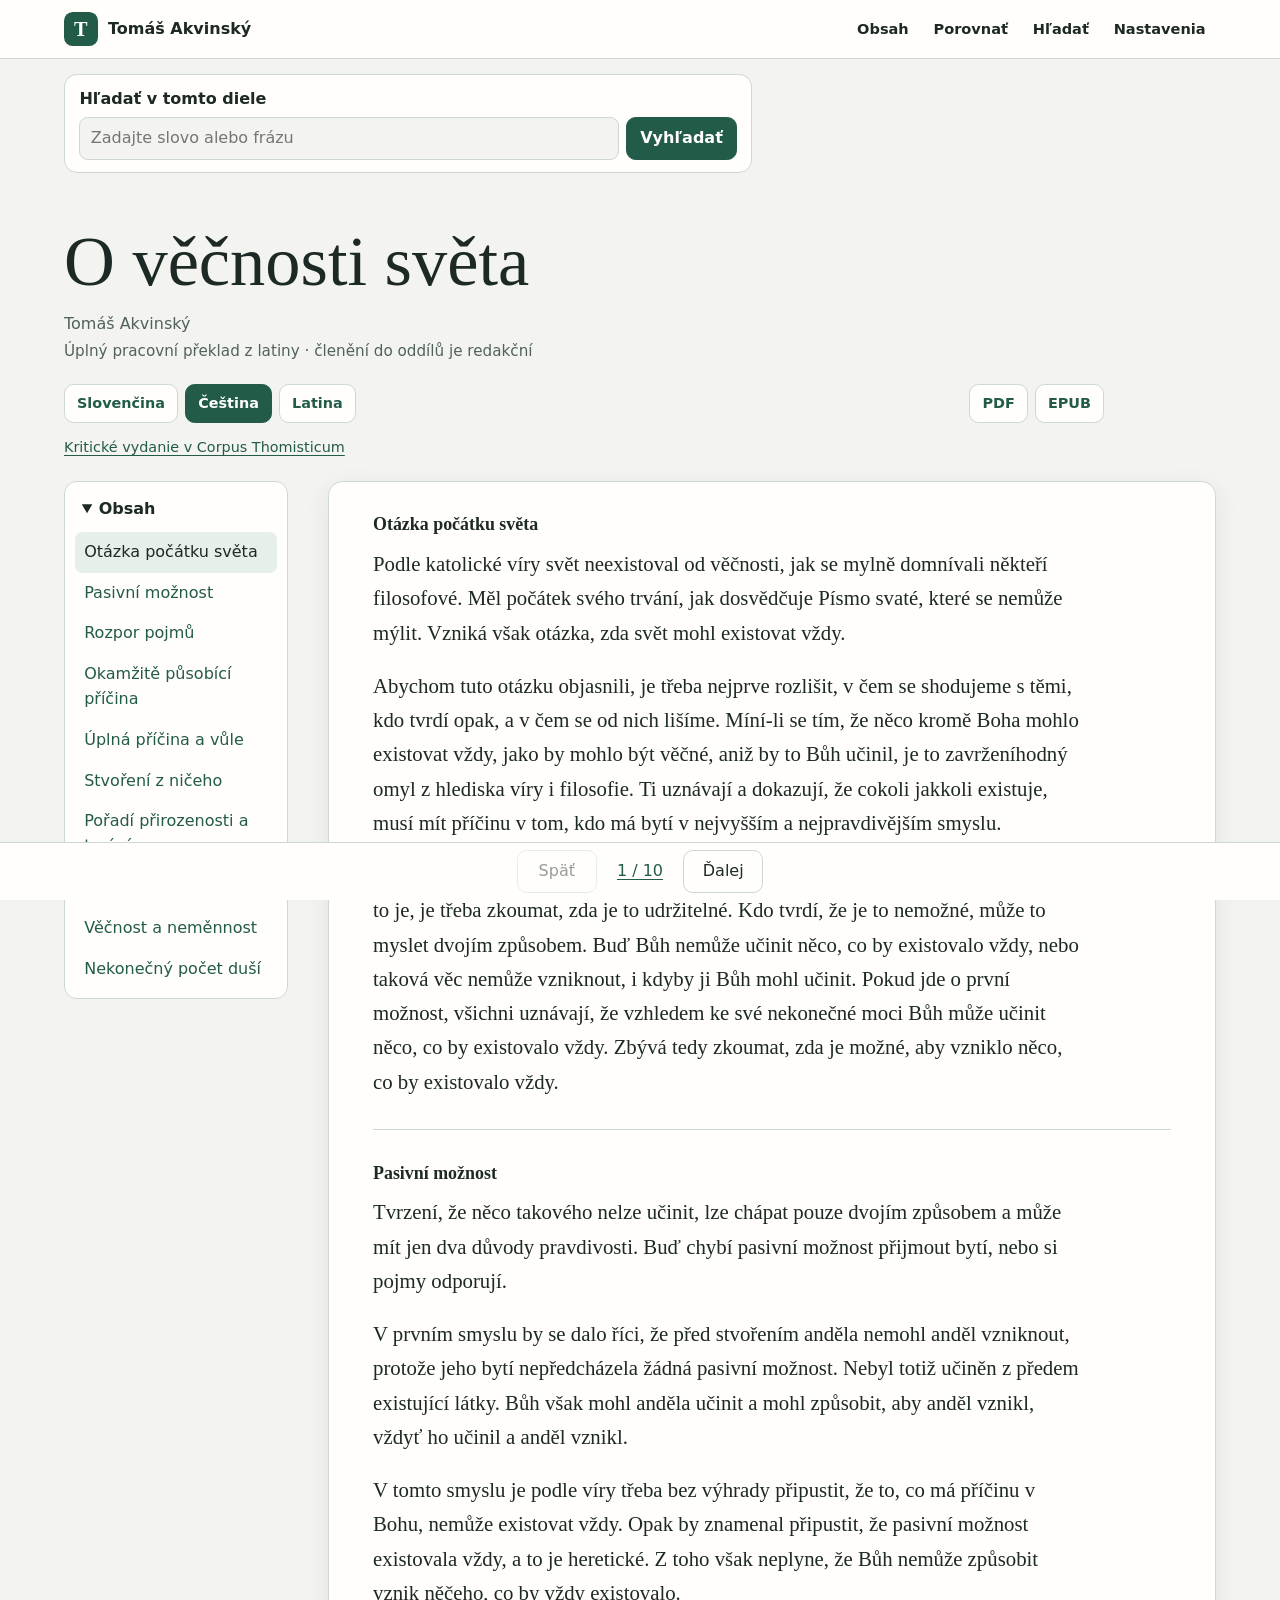
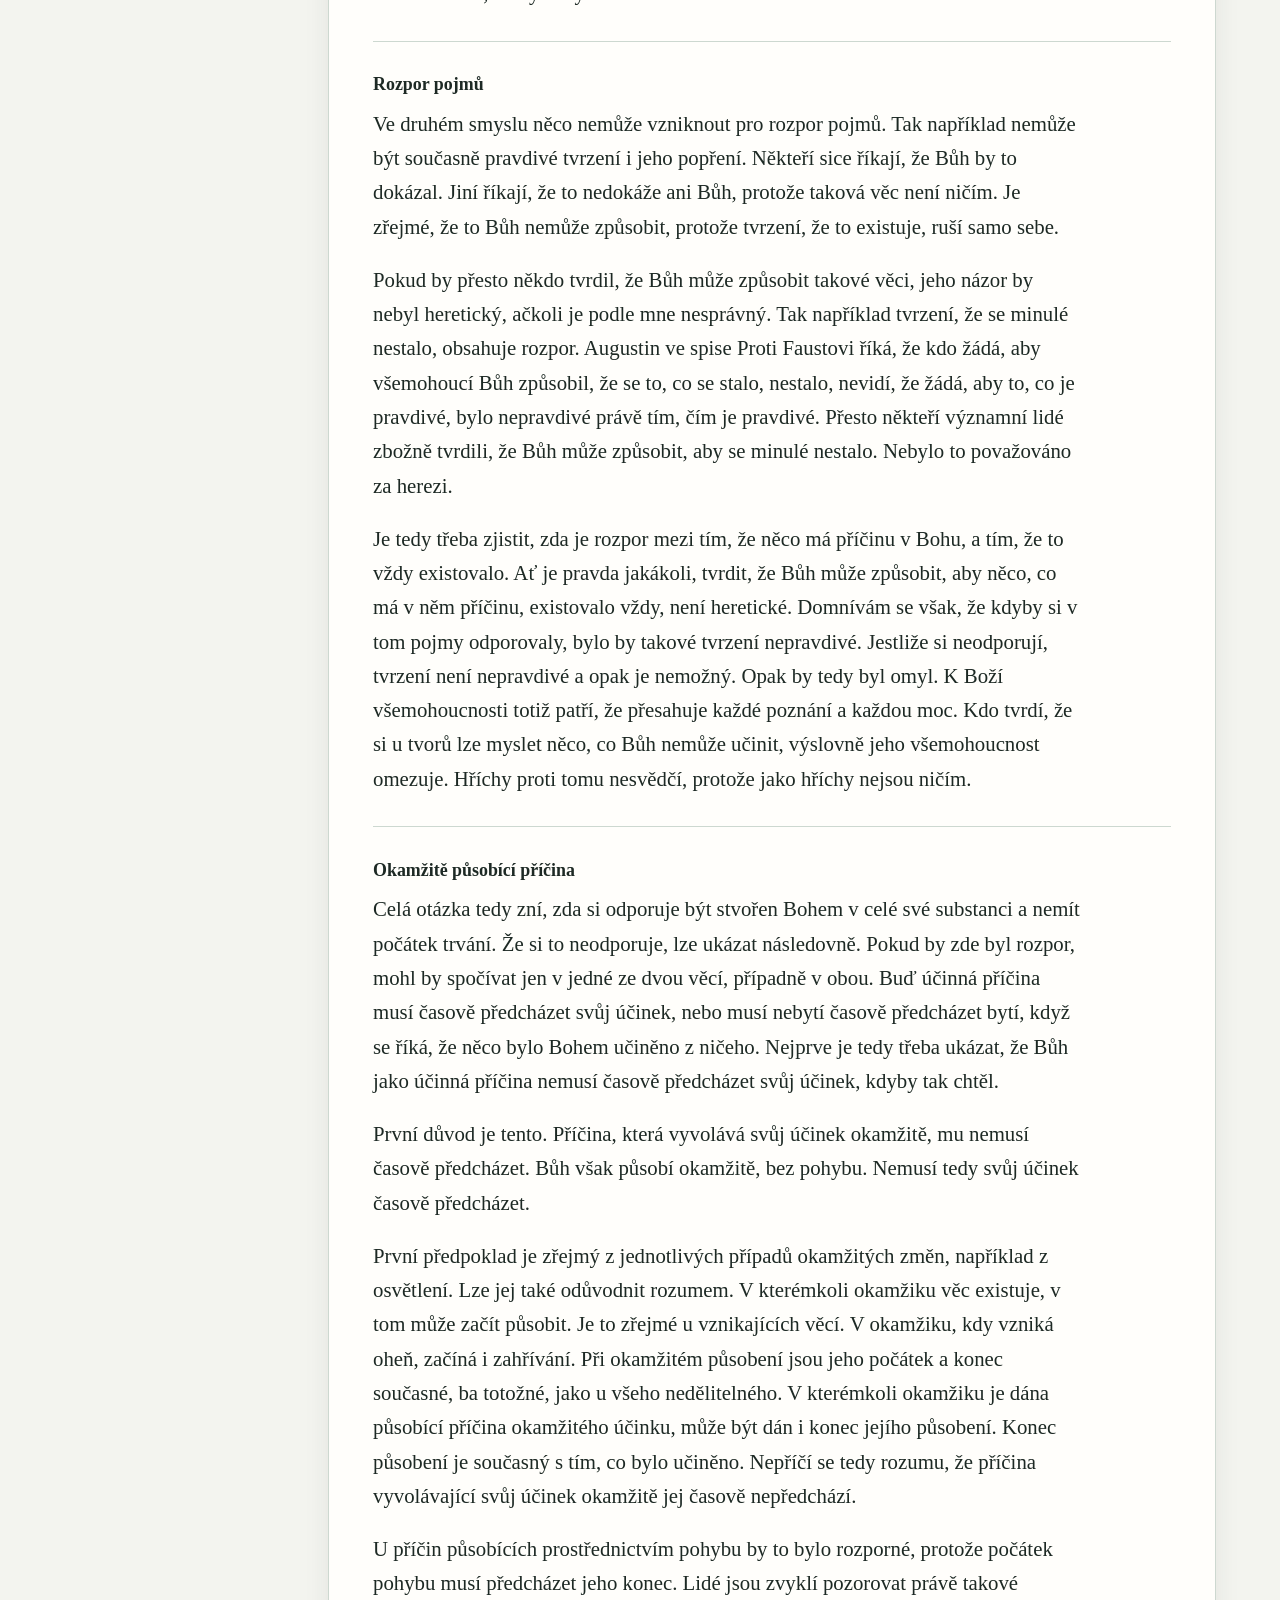
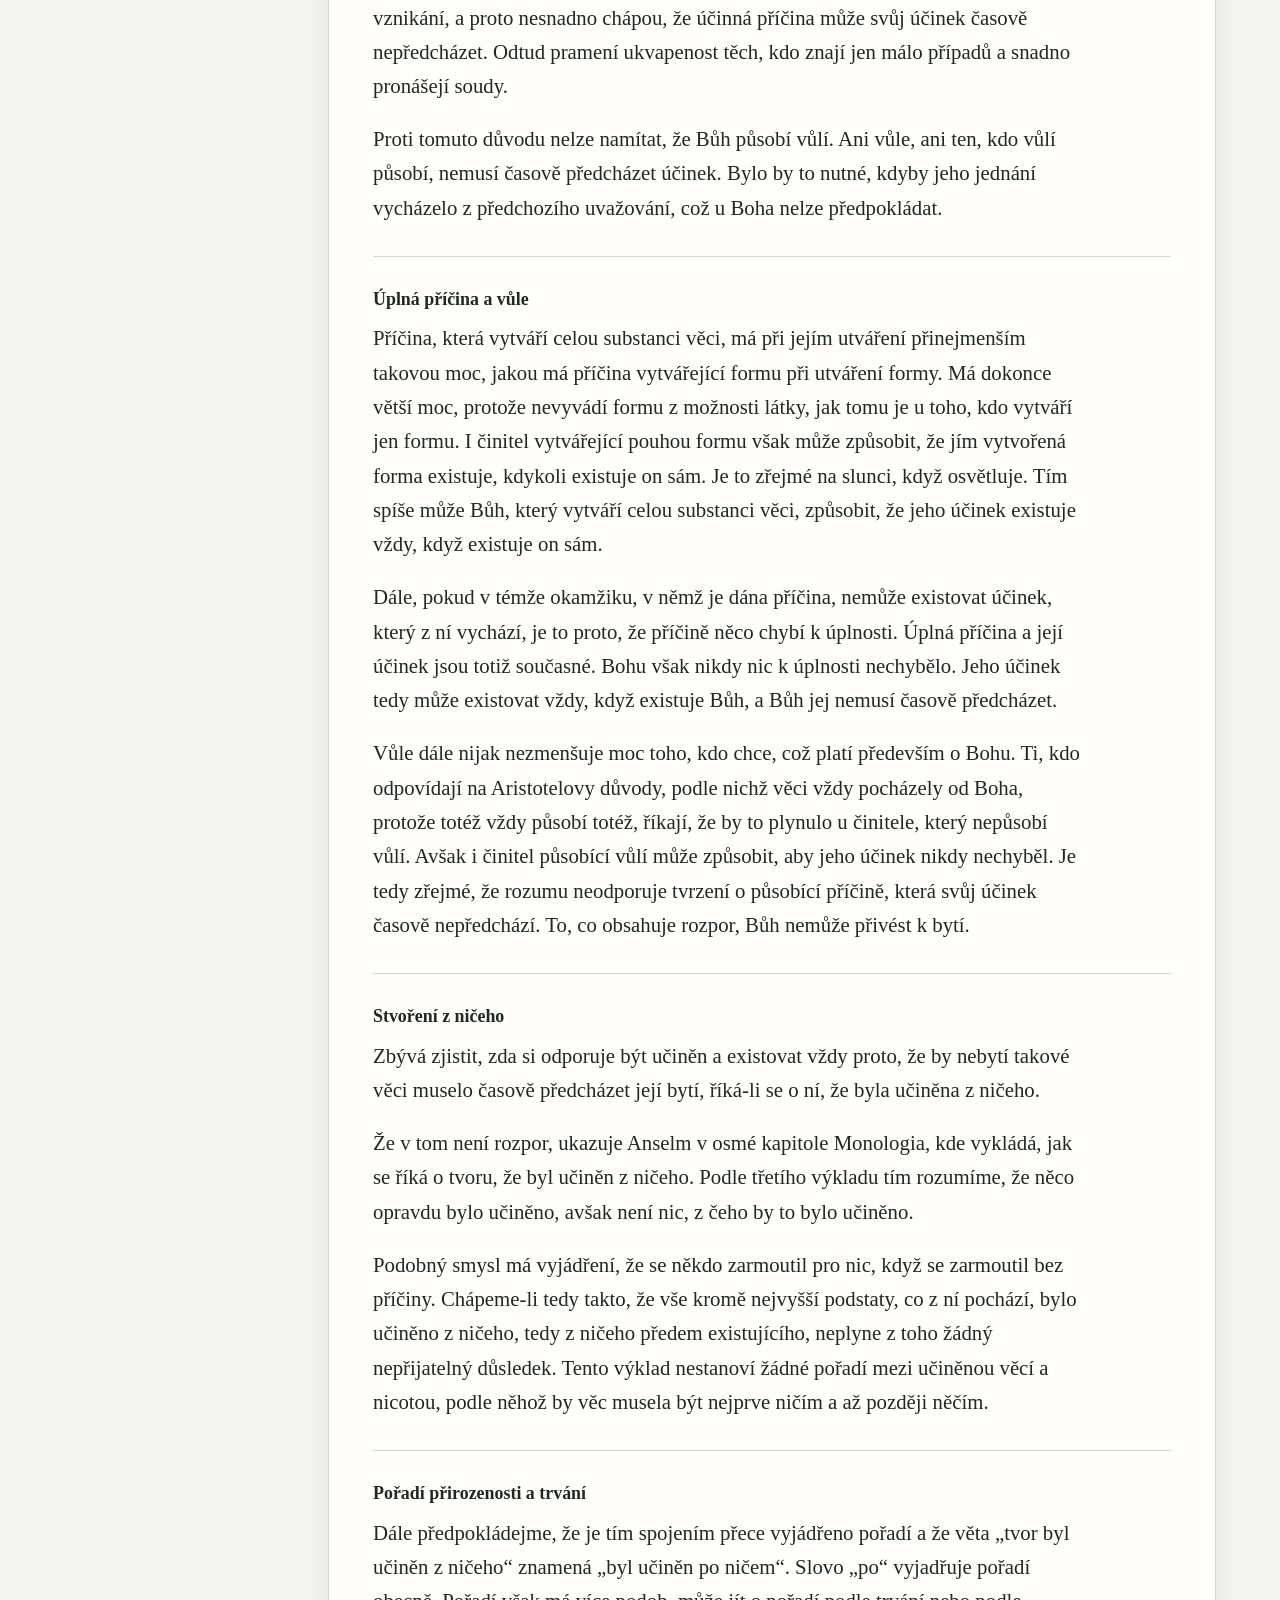
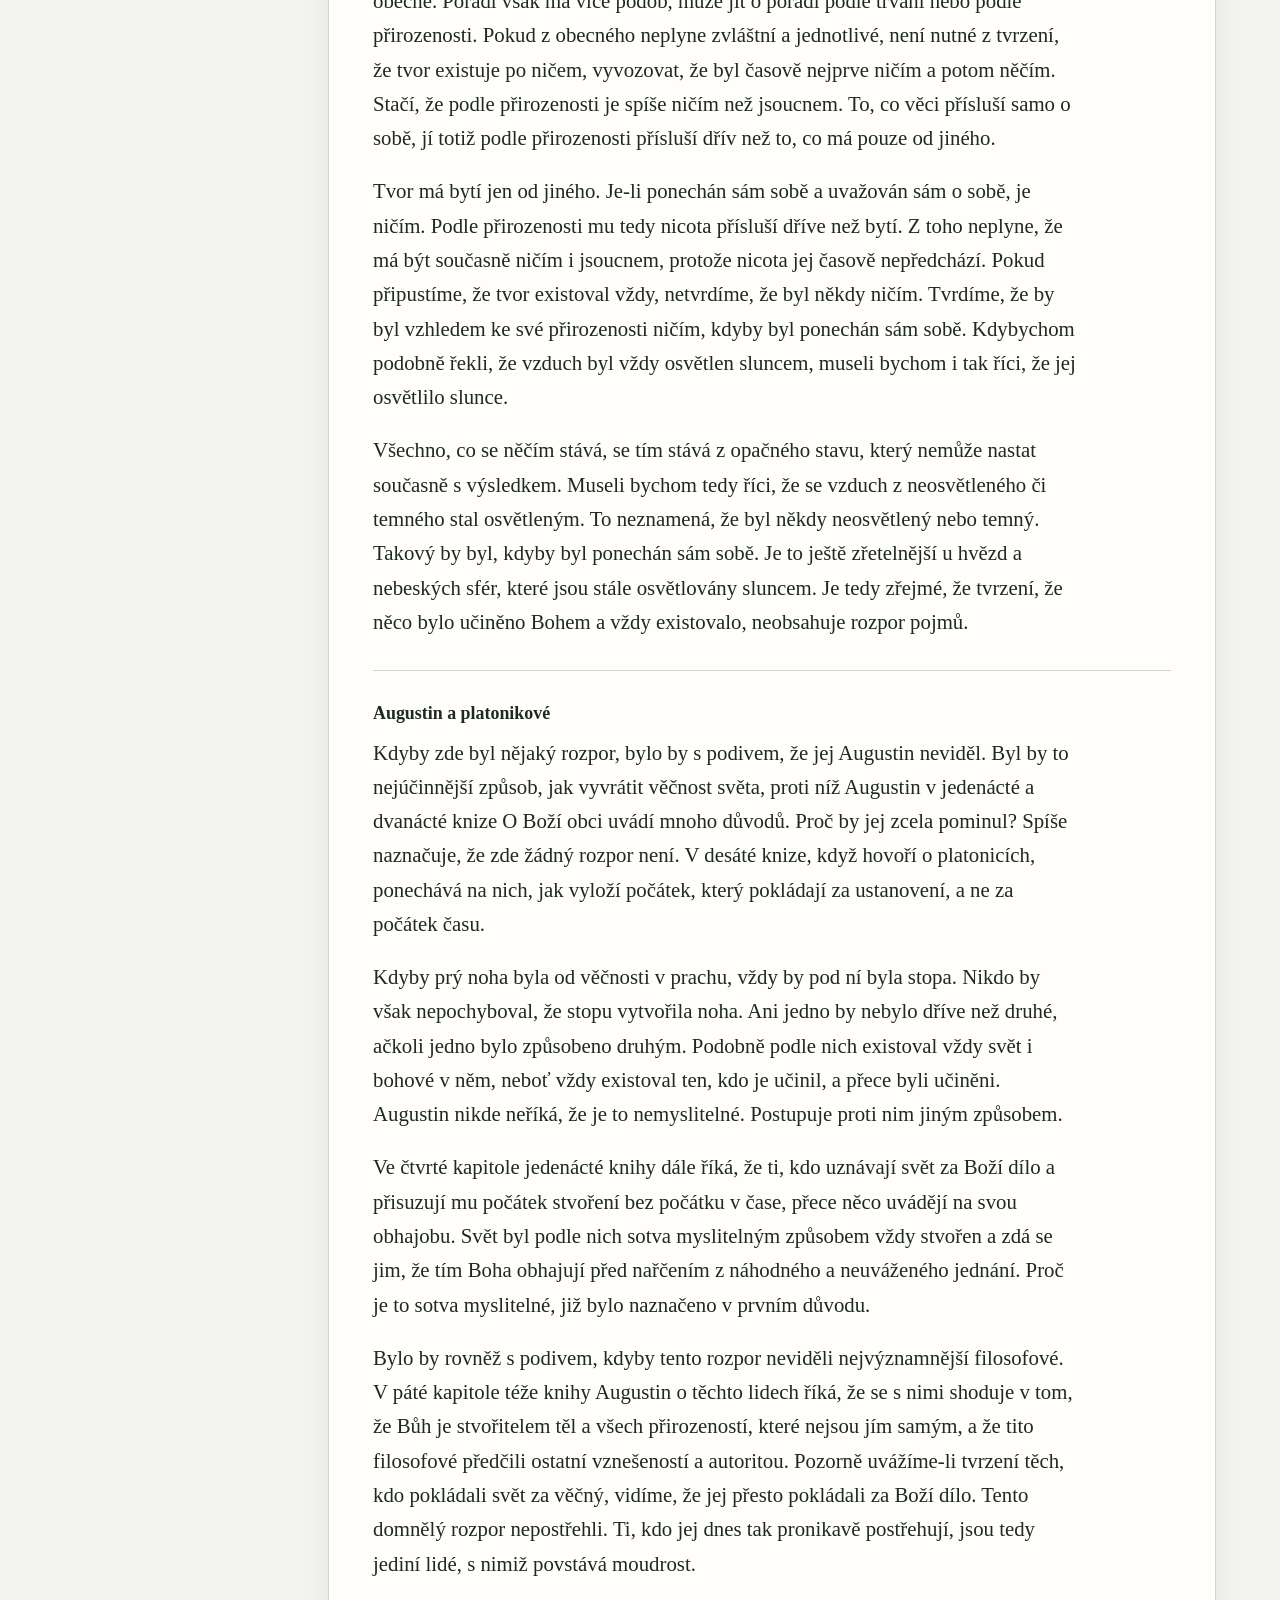
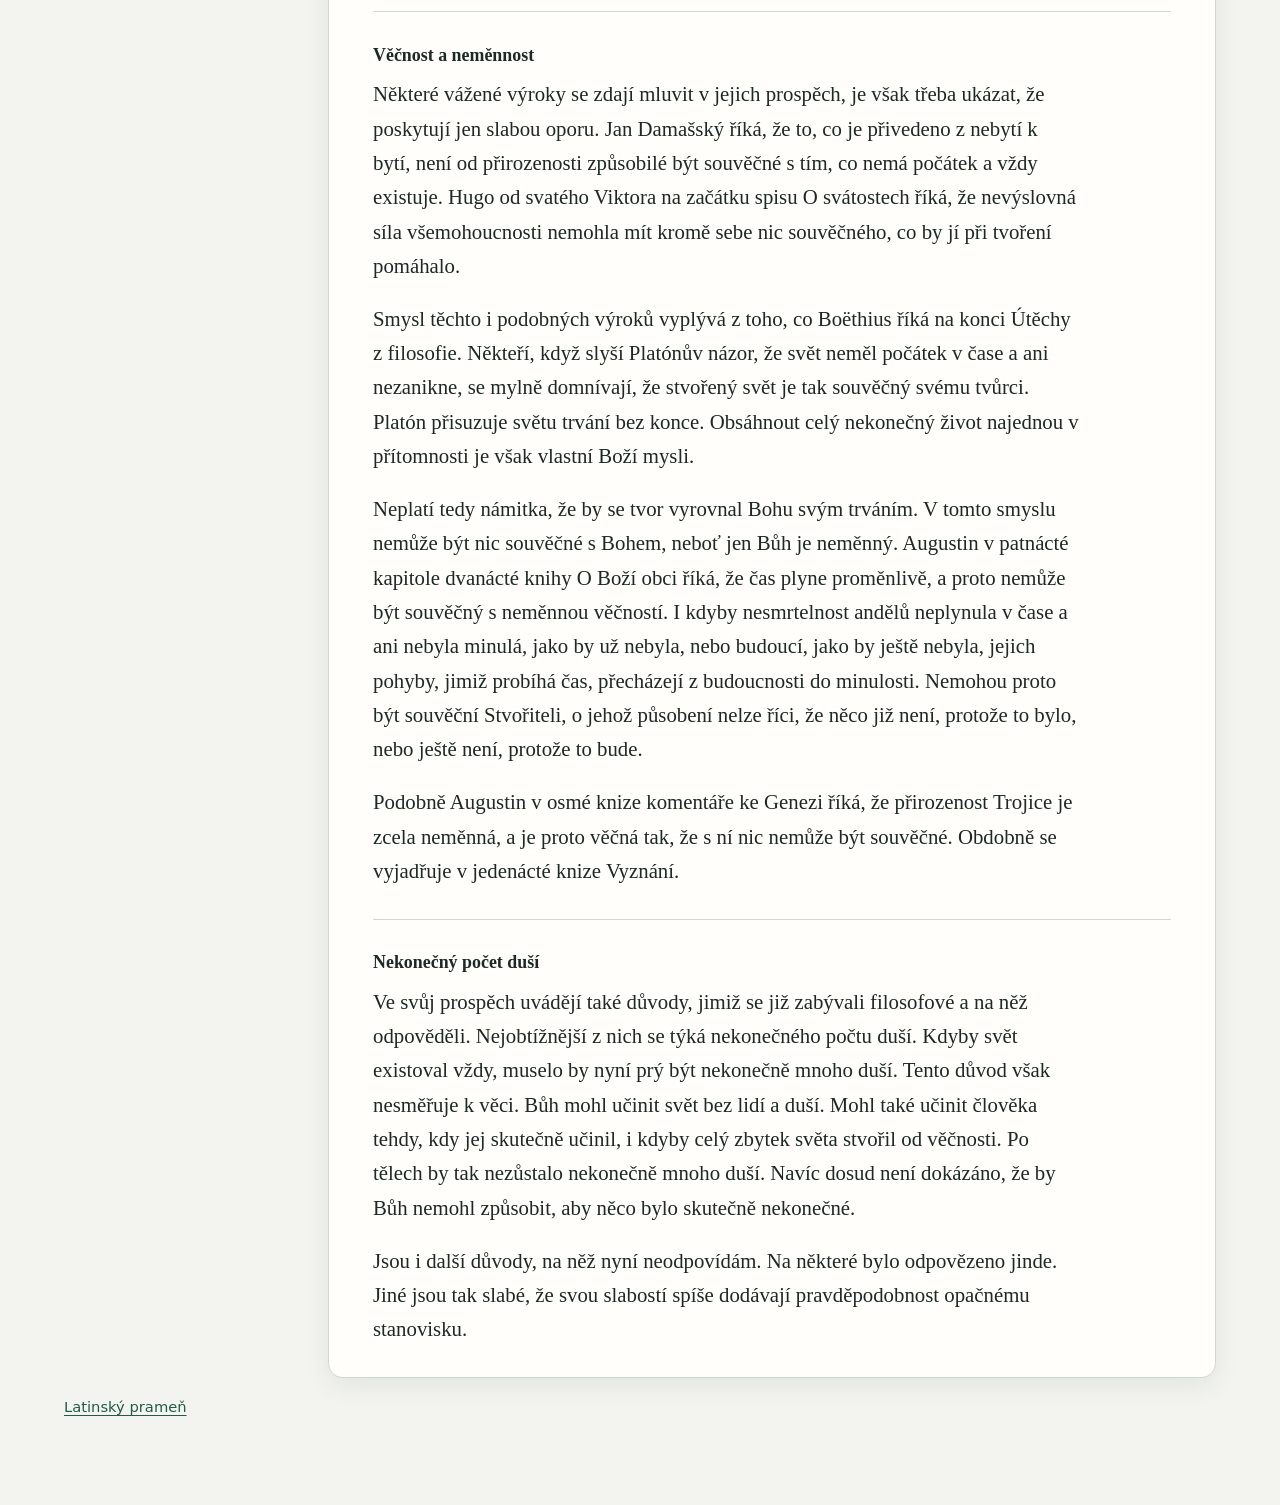
==== docs/de-aeternitate-mundi-cs.html @ 2651d0b0 "Pridaj knižnicu Tomáša Akvinského" ====
<!doctype html>
<html lang="sk" data-work="de-aeternitate-mundi" data-language="cs" data-standalone="false">
<head>
  <meta charset="utf-8">
  <meta name="viewport" content="width=device-width, initial-scale=1">
  <title>O věčnosti světa · Tomáš Akvinský</title>
  <link rel="stylesheet" href="style.css">
</head>
<body>
  <a class="skip" href="#zaciatok">Preskočiť na obsah stránky</a>
  <header class="masthead">
    <div class="topbar">
      <a class="brand" href="index.html" aria-label="Tomáš Akvinský"><span aria-hidden="true" class="brand-mark">T</span><span>Tomáš Akvinský</span></a>
      <nav aria-label="Nástroje knižnice">

      <a href="#obsah" class="contents-link">Obsah</a>
      <button type="button" data-open="porovnanie" hidden>Porovnať</button>

        <button type="button" id="show-search" hidden>Hľadať</button>
        <button type="button" data-open="nastavenia" hidden>Nastavenia</button>
      </nav>
    </div>
  </header>
  <main id="zaciatok">


    <div class="search" data-search="de-aeternitate-mundi" hidden>
      <form role="search" id="search">
        <label for="query">Hľadať v tomto diele</label>
        <div class="search-line">
          <input id="query" type="search" name="q" placeholder="Zadajte slovo alebo frázu" required>
          <button class="primary" type="submit">Vyhľadať</button>
        </div>
      </form>
      <p id="search-status" role="status"></p>
      <ul id="search-results"></ul>
    </div>
    <header class="work-header">
      <h1 lang="cs">O věčnosti světa</h1>
      <p class="author" lang="cs">Tomáš Akvinský</p>
      <p class="edition" lang="cs">Úplný pracovní překlad z latiny · členění do oddílů je redakční</p>
      <div class="actions">
        <nav class="languages" aria-label="Jazyk textu"><a data-passages="p01 p02 p03 p04 p05 p06 p07 p08 p09 p10" data-code="sk" href="de-aeternitate-mundi-sk.html" data-title="O večnosti sveta" data-author="Tomáš Akvinský" data-edition="Úplný pracovný preklad z latinčiny · členenie na oddiely je redakčné">Slovenčina</a><a data-passages="p01 p02 p03 p04 p05 p06 p07 p08 p09 p10" data-code="cs" href="de-aeternitate-mundi-cs.html" data-title="O věčnosti světa" data-author="Tomáš Akvinský" data-edition="Úplný pracovní překlad z latiny · členění do oddílů je redakční" aria-current=page>Čeština</a><a data-passages="p01 p02 p03 p04 p05 p06 p07 p08 p09 p10" data-code="la" href="de-aeternitate-mundi-la.html" data-title="De aeternitate mundi" data-author="Thomas de Aquino" data-edition="Opera omnia, tomus XVI, Parmae 1864, pp. 318–320 · textus emendatus">Latina</a></nav>
        <div class="downloads" aria-label="Stiahnuť text"><a href="output/pdf/de-aeternitate-mundi-cs.pdf" data-download-lang="cs" download="de-aeternitate-mundi-cs.pdf">PDF</a><a href="output/epub/de-aeternitate-mundi-cs.epub" data-download-lang="cs" download="de-aeternitate-mundi-cs.epub">EPUB</a></div>
      </div>
      <p class="reference-edition"><a href="https://www.corpusthomisticum.org/ocm.html">Kritické vydanie v Corpus Thomisticum</a></p>
    </header>
    <div class="layout">
      <details id="obsah" class="contents" open>
        <summary>Obsah</summary>
        <nav aria-label="Obsah diela"><ol><li data-entry="p01"><a href="#p01">Otázka počátku světa</a></li><li data-entry="p02"><a href="#p02">Pasivní možnost</a></li><li data-entry="p03"><a href="#p03">Rozpor pojmů</a></li><li data-entry="p04"><a href="#p04">Okamžitě působící příčina</a></li><li data-entry="p05"><a href="#p05">Úplná příčina a vůle</a></li><li data-entry="p06"><a href="#p06">Stvoření z ničeho</a></li><li data-entry="p07"><a href="#p07">Pořadí přirozenosti a trvání</a></li><li data-entry="p08"><a href="#p08">Augustin a platonikové</a></li><li data-entry="p09"><a href="#p09">Věčnost a neměnnost</a></li><li data-entry="p10"><a href="#p10">Nekonečný počet duší</a></li></ol></nav>
      </details>
      <article id="reading" class="prose"><section id="p01"><h2 lang="cs">Otázka počátku světa</h2><div class="translations"><div class="translation" lang="sk" data-code="sk" data-heading="Otázka začiatku sveta" data-available="true" hidden><h3 class="translation-label" lang="sk">Slovenčina</h3><p>Podľa katolíckej viery svet nejestvoval od večnosti, ako sa mylne domnievali niektorí filozofi. Mal začiatok svojho trvania, ako dosvedčuje Sväté písmo, ktoré sa nemôže mýliť. Vzniká však otázka, či svet mohol jestvovať vždy.</p><p>Aby sme túto otázku objasnili, treba najprv rozlíšiť, v čom súhlasíme s tými, ktorí tvrdia opak, a v čom sa od nich líšime. Ak sa tým myslí, že čosi okrem Boha mohlo jestvovať vždy, akoby mohlo byť večné bez toho, aby to Boh učinil, je to pohoršujúci omyl z hľadiska viery aj z hľadiska filozofov. Tí uznávajú a dokazujú, že čokoľvek akokoľvek jestvuje, musí mať príčinu v tom, kto má bytie v najvyššom a najpravdivejšom zmysle.</p><p>Ak sa však tým myslí, že niečo jestvovalo vždy a predsa je Boh jeho príčinou vo všetkom, čím je, treba preskúmať, či je to udržateľné. Kto tvrdí, že je to nemožné, môže to myslieť dvojako. Buď Boh nemôže učiniť niečo, čo by jestvovalo vždy, alebo taká vec nemôže vzniknúť, aj keby ju Boh mohol učiniť. Pokiaľ ide o prvú otázku, všetci uznávajú, že vzhľadom na nekonečnosť svojej moci Boh môže učiniť niečo, čo by jestvovalo vždy. Zostáva teda skúmať, či je možné, aby vzniklo niečo, čo by jestvovalo vždy.</p></div><div class="translation" lang="cs" data-code="cs" data-heading="Otázka počátku světa" data-available="true"><h3 class="translation-label" lang="sk">Čeština</h3><p>Podle katolické víry svět neexistoval od věčnosti, jak se mylně domnívali někteří filosofové. Měl počátek svého trvání, jak dosvědčuje Písmo svaté, které se nemůže mýlit. Vzniká však otázka, zda svět mohl existovat vždy.</p><p>Abychom tuto otázku objasnili, je třeba nejprve rozlišit, v čem se shodujeme s těmi, kdo tvrdí opak, a v čem se od nich lišíme. Míní-li se tím, že něco kromě Boha mohlo existovat vždy, jako by mohlo být věčné, aniž by to Bůh učinil, je to zavrženíhodný omyl z hlediska víry i filosofie. Ti uznávají a dokazují, že cokoli jakkoli existuje, musí mít příčinu v tom, kdo má bytí v nejvyšším a nejpravdivějším smyslu.</p><p>Míní-li se však, že něco existovalo vždy a přesto je Bůh jeho příčinou ve všem, čím to je, je třeba zkoumat, zda je to udržitelné. Kdo tvrdí, že je to nemožné, může to myslet dvojím způsobem. Buď Bůh nemůže učinit něco, co by existovalo vždy, nebo taková věc nemůže vzniknout, i kdyby ji Bůh mohl učinit. Pokud jde o první možnost, všichni uznávají, že vzhledem ke své nekonečné moci Bůh může učinit něco, co by existovalo vždy. Zbývá tedy zkoumat, zda je možné, aby vzniklo něco, co by existovalo vždy.</p></div><div class="translation" lang="la" data-code="la" data-heading="Quaestio de principio mundi" data-available="true" hidden><h3 class="translation-label" lang="sk">Latina</h3><p>Supposito, secundum fidem catholicam, mundum ab aeterno non fuisse, sicut quidam philosophi errantes posuerunt, sed quod mundus durationis initium habuerit, sicut Scriptura sacra, quae falli non potest, testatur; dubitatio mota est, utrum potuerit semper fuisse.</p><p>Cujus dubitationis ut veritas explicetur, primo distinguendum est quid est in quo cum dicentibus contrarium convenimus, et quid est illud in quo ab eis differimus.</p><p>Si enim intelligatur quod aliquid praeter Deum potuerit semper fuisse, quasi possit esse aliquid aeternum praeter eum, ab eo non factum: error abominabilis est non solum in fide, sed etiam apud philosophos, qui confitentur et probant quod omne quod est quoquo modo, esse non possit nisi causatum ab eo qui maxime et verissime habet esse.</p><p>Si autem intelligatur aliquid semper fuisse, et tamen causatum a Deo secundum totum quod in eo est: videndum est utrum hoc possit stare. Si autem dicatur hoc impossibile; vel hoc dicetur quia Deus non potuit facere aliquid quod semper fuerit, aut quia non potuit fieri, etiam si Deus posset facere.</p><p>In prima autem parte omnes consentiunt: scilicet in hoc quod Deus potuit facere aliquid quod semper fuerit, considerando potentiam ipsius infinitam. Restat igitur videre, utrum possibile sit aliquid fieri quod semper fuerit.</p></div></div></section><section id="p02"><h2 lang="cs">Pasivní možnost</h2><div class="translations"><div class="translation" lang="sk" data-code="sk" data-heading="Pasívna možnosť" data-available="true" hidden><h3 class="translation-label" lang="sk">Slovenčina</h3><p>Tvrdenie, že sa to nedá učiniť, môže mať len dva významy a dva dôvody pravdivosti. Buď chýba pasívna možnosť prijať bytie, alebo ide o rozpor pojmov.</p><p>V prvom zmysle by sa dalo povedať, že pred stvorením anjela anjel nemohol vzniknúť, lebo jeho bytiu nepredchádzala nijaká pasívna možnosť. Nebol totiž učinený z už jestvujúcej látky. Boh ho však mohol učiniť a mohol spôsobiť, aby anjel vznikol, veď ho učinil a anjel vznikol.</p><p>V tomto zmysle treba podľa viery bez výhrady pripustiť, že to, čo má príčinu v Bohu, nemôže jestvovať vždy. Opak by znamenal pripustiť, že pasívna možnosť jestvovala vždy, a to je heretické. Z toho však nevyplýva, že Boh nemôže spôsobiť vznik niečoho, čo by vždy jestvovalo.</p></div><div class="translation" lang="cs" data-code="cs" data-heading="Pasivní možnost" data-available="true"><h3 class="translation-label" lang="sk">Čeština</h3><p>Tvrzení, že něco takového nelze učinit, lze chápat pouze dvojím způsobem a může mít jen dva důvody pravdivosti. Buď chybí pasivní možnost přijmout bytí, nebo si pojmy odporují.</p><p>V prvním smyslu by se dalo říci, že před stvořením anděla nemohl anděl vzniknout, protože jeho bytí nepředcházela žádná pasivní možnost. Nebyl totiž učiněn z předem existující látky. Bůh však mohl anděla učinit a mohl způsobit, aby anděl vznikl, vždyť ho učinil a anděl vznikl.</p><p>V tomto smyslu je podle víry třeba bez výhrady připustit, že to, co má příčinu v Bohu, nemůže existovat vždy. Opak by znamenal připustit, že pasivní možnost existovala vždy, a to je heretické. Z toho však neplyne, že Bůh nemůže způsobit vznik něčeho, co by vždy existovalo.</p></div><div class="translation" lang="la" data-code="la" data-heading="Potentia passiva" data-available="true" hidden><h3 class="translation-label" lang="sk">Latina</h3><p>Si autem dicatur quod hoc non potest fieri; hoc non potest intelligi nisi duobus modis, vel duas causas veritatis habere: scilicet vel propter remotionem potentiae passivae, vel propter repugnantiam intellectuum.</p><p>Primo modo posset dici quod, antequam angelus sit factus, non poterat angelus fieri, quia non praecessit ad ejus esse aliqua potentia passiva, cum non sit factus ex materia praejacenti; tamen Deus poterat facere angelum, et poterat facere ut angelus fieret, quia fecit, et factus est.</p><p>Sic ergo intelligendo, simpliciter concedendum est, secundum fidem, quod non potest causatum a Deo semper esse: quia hoc ponere esset ponere potentiam passivam semper fuisse: quod haereticum est.</p><p>Tamen ex hoc non sequitur quod Deus non possit facere ut fiat semper aliquod ens. Secundo modo dicitur per repugnantiam intellectuum aliquid non posse fieri, sicut non potest fieri ut affirmatio et negatio sint simul vera; quamvis Deus hoc possit facere, ut quidam dicunt.</p></div></div></section><section id="p03"><h2 lang="cs">Rozpor pojmů</h2><div class="translations"><div class="translation" lang="sk" data-code="sk" data-heading="Rozpor pojmov" data-available="true" hidden><h3 class="translation-label" lang="sk">Slovenčina</h3><p>V druhom zmysle sa hovorí, že niečo nemôže vzniknúť pre rozpor pojmov. Tak napríklad nemôžu byť zároveň pravdivé tvrdenie aj jeho popretie. Niektorí síce tvrdia, že Boh by to dokázal. Iní hovoria, že to nedokáže ani Boh, lebo také niečo nie je nič. Je zrejmé, že to nemôže spôsobiť, pretože tvrdenie, že to jestvuje, popiera samo seba.</p><p>Ak by predsa niekto tvrdil, že Boh môže také veci spôsobiť, jeho názor by nebol heretický, hoci je podľa mňa nesprávny. Napríklad tvrdenie, že minulé sa nestalo, v sebe zahŕňa rozpor. Augustín v spise Proti Faustovi hovorí, že kto žiada, aby všemohúci Boh spôsobil, že sa to, čo sa stalo, nestalo, nevidí, že žiada, aby to, čo je pravdivé, bolo nepravdivé práve tým, čím je pravdivé. A predsa niektorí významní ľudia zbožne tvrdili, že Boh môže spôsobiť, aby sa minulé nestalo. Nepokladalo sa to za herézu.</p><p>Treba teda zistiť, či je rozpor medzi tým, že niečo má príčinu v Bohu, a tým, že to vždy jestvovalo. Nech je pravda akákoľvek, tvrdiť, že Boh môže spôsobiť, aby niečo, čo má v ňom príčinu, jestvovalo vždy, nie je heretické. Myslím si však, že ak by v tom bol rozpor, tvrdenie by bolo nepravdivé. Ak tam rozpor nie je, tvrdenie nie je nepravdivé a opak je nemožný. Tvrdil by omyl ten, kto by tvrdil opak. K Božej všemohúcnosti totiž patrí, že presahuje každé chápanie a každú moc. Kto tvrdí, že si pri tvoroch možno myslieť niečo, čo Boh nemôže učiniť, výslovne zmenšuje jeho všemohúcnosť. Hriechy tu nie sú protiargumentom, lebo ako hriechy nie sú ničím.</p></div><div class="translation" lang="cs" data-code="cs" data-heading="Rozpor pojmů" data-available="true"><h3 class="translation-label" lang="sk">Čeština</h3><p>Ve druhém smyslu něco nemůže vzniknout pro rozpor pojmů. Tak například nemůže být současně pravdivé tvrzení i jeho popření. Někteří sice říkají, že Bůh by to dokázal. Jiní říkají, že to nedokáže ani Bůh, protože taková věc není ničím. Je zřejmé, že to Bůh nemůže způsobit, protože tvrzení, že to existuje, ruší samo sebe.</p><p>Pokud by přesto někdo tvrdil, že Bůh může způsobit takové věci, jeho názor by nebyl heretický, ačkoli je podle mne nesprávný. Tak například tvrzení, že se minulé nestalo, obsahuje rozpor. Augustin ve spise Proti Faustovi říká, že kdo žádá, aby všemohoucí Bůh způsobil, že se to, co se stalo, nestalo, nevidí, že žádá, aby to, co je pravdivé, bylo nepravdivé právě tím, čím je pravdivé. Přesto někteří významní lidé zbožně tvrdili, že Bůh může způsobit, aby se minulé nestalo. Nebylo to považováno za herezi.</p><p>Je tedy třeba zjistit, zda je rozpor mezi tím, že něco má příčinu v Bohu, a tím, že to vždy existovalo. Ať je pravda jakákoli, tvrdit, že Bůh může způsobit, aby něco, co má v něm příčinu, existovalo vždy, není heretické. Domnívám se však, že kdyby si v tom pojmy odporovaly, bylo by takové tvrzení nepravdivé. Jestliže si neodporují, tvrzení není nepravdivé a opak je nemožný. Opak by tedy byl omyl. K Boží všemohoucnosti totiž patří, že přesahuje každé poznání a každou moc. Kdo tvrdí, že si u tvorů lze myslet něco, co Bůh nemůže učinit, výslovně jeho všemohoucnost omezuje. Hříchy proti tomu nesvědčí, protože jako hříchy nejsou ničím.</p></div><div class="translation" lang="la" data-code="la" data-heading="Repugnantia intellectuum" data-available="true" hidden><h3 class="translation-label" lang="sk">Latina</h3><p>Quidam vero dicunt quod nec Deus potest hujusmodi facere, quia hoc nihil est. Tamen manifestum est quod non potest facere ut hoc fiat, quia positio qua ponitur esse, destruit se ipsam.</p><p>Si tamen ponatur quod Deus hujusmodi potest facere ut fiat; positio non est haeretica, quamvis, ut credo, sit falsa, sicut quod praeteritum non fuerit, includit in se contradictionem.</p><p>Unde Augustinus in libro contra Faustum: « Quisque ita dicit: Si omnipotens est Deus, faciat ut quae facta sunt, facta non fuerint; non videt hoc se dicere: Si omnipotens est, faciat ut ea quae vera sunt, eo ipso quod vera sunt, falsa sint. »</p><p>Et tamen quidam magni pie dixerunt Deum posse facere de praeterito quod non fuerit praeteritum; nec fuit reputatum haereticum. Videndum est ergo utrum in his duobus sit repugnantia intellectuum, quod aliquid sit causatum a Deo, et tamen semper fuerit. Et quidquid de hoc verum sit, non erit haereticum dicere: quia hoc potest fieri a Deo ut aliquid causatum a Deo semper fuerit.</p><p>Tamen credo quod si esset repugnantia intellectuum, esset falsum. Si autem non est repugnantia intellectuum, non solum non est falsum, sed etiam est impossibile aliter esse, et erroneum, si aliter dicatur. Cum enim ad omnipotentiam Dei pertineat ut omnem intellectum et virtutem excedat, expresse omnipotentiae derogat qui dicit aliquid posse intelligi in creaturis, quod a Deo fieri non possit. Nec est instantia de peccatis, quae in quantum hujusmodi, nihil sunt.</p></div></div></section><section id="p04"><h2 lang="cs">Okamžitě působící příčina</h2><div class="translations"><div class="translation" lang="sk" data-code="sk" data-heading="Okamžite pôsobiaca príčina" data-available="true" hidden><h3 class="translation-label" lang="sk">Slovenčina</h3><p>Celá otázka teda znie, či si navzájom odporuje byť stvorený Bohom v celej svojej substancii a nemať začiatok trvania. Ukážeme, že si to neodporuje. Ak by tu bol rozpor, mal by len jednu z dvoch príčin, prípadne obe. Buď účinná príčina musí svoj účinok časovo predchádzať, alebo nebytím treba časovo predísť bytiu, keď hovoríme o stvorení z ničoho. Najprv treba ukázať, že Boh ako účinná príčina by nemusel časovo predchádzať svoj účinok, keby tak chcel.</p><p>Prvý dôvod je tento. Príčina, ktorá vyvoláva svoj účinok okamžite, mu nemusí časovo predchádzať. Boh však pôsobí okamžite, bez pohybu. Nemusí teda svoj účinok časovo predchádzať.</p><p>Prvý predpoklad vidno na jednotlivých prípadoch okamžitých zmien, ako je osvetlenie. Možno ho dokázať aj rozumom. V ktoromkoľvek okamihu vec jestvuje, v tom môže začať aj pôsobiť. Je to zrejmé pri veciach, ktoré vznikajú. V okamihu, keď vznikne oheň, začína sa aj zohrievanie. Pri okamžitom pôsobení sú jeho začiatok a koniec súčasné, ba sú totožné, ako pri všetkom nedeliteľnom. V okamihu, v ktorom je pôsobiaca príčina okamžitého účinku, teda môže byť prítomný aj koniec jej pôsobenia. Koniec pôsobenia je súčasný s tým, čo bolo učinené. Preto si možno bez rozporu myslieť príčinu, ktorá účinkuje okamžite a svoj účinok časovo nepredchádza.</p><p>Pri príčinách, ktoré pôsobia prostredníctvom pohybu, by to bolo rozporné, lebo začiatok pohybu musí predchádzať jeho koniec. Ľudia sú zvyknutí pozorovať práve takéto vznikanie, preto ťažko chápu, že príčina môže na účinok pôsobiť bez časového predstihu. Odtiaľ pochádza unáhlenosť tých, ktorí poznajú len málo prípadov a pritom s istotou vyslovujú závery.</p><p>Proti tomu nemožno namietať, že Boh pôsobí vôľou. Ani vôľa, ani ten, kto vôľou pôsobí, nemusia časovo predchádzať účinok. Bolo by to potrebné, ak by konal po rozvažovaní, čo je pri Bohu nemysliteľné.</p></div><div class="translation" lang="cs" data-code="cs" data-heading="Okamžitě působící příčina" data-available="true"><h3 class="translation-label" lang="sk">Čeština</h3><p>Celá otázka tedy zní, zda si odporuje být stvořen Bohem v celé své substanci a nemít počátek trvání. Že si to neodporuje, lze ukázat následovně. Pokud by zde byl rozpor, mohl by spočívat jen v jedné ze dvou věcí, případně v obou. Buď účinná příčina musí časově předcházet svůj účinek, nebo musí nebytí časově předcházet bytí, když se říká, že něco bylo Bohem učiněno z ničeho. Nejprve je tedy třeba ukázat, že Bůh jako účinná příčina nemusí časově předcházet svůj účinek, kdyby tak chtěl.</p><p>První důvod je tento. Příčina, která vyvolává svůj účinek okamžitě, mu nemusí časově předcházet. Bůh však působí okamžitě, bez pohybu. Nemusí tedy svůj účinek časově předcházet.</p><p>První předpoklad je zřejmý z jednotlivých případů okamžitých změn, například z osvětlení. Lze jej také odůvodnit rozumem. V kterémkoli okamžiku věc existuje, v tom může začít působit. Je to zřejmé u vznikajících věcí. V okamžiku, kdy vzniká oheň, začíná i zahřívání. Při okamžitém působení jsou jeho počátek a konec současné, ba totožné, jako u všeho nedělitelného. V kterémkoli okamžiku je dána působící příčina okamžitého účinku, může být dán i konec jejího působení. Konec působení je současný s tím, co bylo učiněno. Nepříčí se tedy rozumu, že příčina vyvolávající svůj účinek okamžitě jej časově nepředchází.</p><p>U příčin působících prostřednictvím pohybu by to bylo rozporné, protože počátek pohybu musí předcházet jeho konec. Lidé jsou zvyklí pozorovat právě takové vznikání, a proto nesnadno chápou, že účinná příčina může svůj účinek časově nepředcházet. Odtud pramení ukvapenost těch, kdo znají jen málo případů a snadno pronášejí soudy.</p><p>Proti tomuto důvodu nelze namítat, že Bůh působí vůlí. Ani vůle, ani ten, kdo vůlí působí, nemusí časově předcházet účinek. Bylo by to nutné, kdyby jeho jednání vycházelo z předchozího uvažování, což u Boha nelze předpokládat.</p></div><div class="translation" lang="la" data-code="la" data-heading="Causa subito agens" data-available="true" hidden><h3 class="translation-label" lang="sk">Latina</h3><p>In hoc ergo tota consistit quaestio, utrum esse creatum a Deo secundum totam substantiam, et non habere durationis principium, repugnent ad invicem, vel non. Quod autem non repugnent, sic ostenditur.</p><p>Si enim repugnant, hoc non est nisi propter alterum duorum, vel propter utrumque: aut quia oportet ut causa agens praecedat duratione; aut quia oportet quod non esse praecedat esse duratione, propter hoc dicitur creatum a Deo ex nihilo fieri. Primo ergo ostendendum quod non est necesse ut causa agens, scilicet Deus, praecedat duratione suum causatum, si ipse voluisset.</p><p>Primo sic. Nulla causa producens effectum suum subito, necessario praecedit effectum suum duratione. Sed Deus est causa producens effectum suum non per motum, sed subito. Ergo non est necessarium quod duratione praecedat effectum suum.</p><p>Primum patet per inductionem in omnibus mutationibus subitis, sicut est illuminatio et hujusmodi. Nihilominus potest probari per rationem sic. In quocumque instanti ponitur res esse, potest poni principium actionis ejus, ut patet in omnibus generabilibus: quia in illo instanti in quo incipit ignis, incipit esse calefactio.</p><p>Sed in operatione subita, simul, immo idem est principium et finis ejus, sicut in omnibus indivisibilibus. Ergo in quocumque instanti ponitur agens producens effectum suum subito, potest poni terminus actionis suae. Sed terminus actionis est simul cum ipso facto. Ergo non repugnat intellectui, si ponatur causa producens effectum suum subito non praecedere duratione causatum suum.</p><p>Repugnaret autem in causis producentibus effectus suos per motum: quia oportet quod principium motus praecedat finem ejus. Et quia homines consueti sunt considerare hujusmodi factiones quae sunt per motum; ideo non facile capiunt quod causa agens duratione effectum suum non praecedat. Et inde est quod multorum inexperti ad pauca respicientes enuntiant facile.</p><p>Nec potest huic rationi obviari, quia Deus est causa agens per voluntatem: quia non est necessarium quod voluntas praecedat duratione effectum suum, nec agens per voluntatem, nisi per hoc quod agit ex deliberatione; quod absit ut in Deo ponamus.</p></div></div></section><section id="p05"><h2 lang="cs">Úplná příčina a vůle</h2><div class="translations"><div class="translation" lang="sk" data-code="sk" data-heading="Úplná príčina a vôľa" data-available="true" hidden><h3 class="translation-label" lang="sk">Slovenčina</h3><p>Príčina, ktorá vytvára celú substanciu veci, má pri jej utváraní prinajmenšom takú moc, ako má príčina vytvárajúca iba formu pri utváraní formy. Má jej dokonca viac, pretože nevyníma formu z možnosti látky, ako ju vyníma ten, kto vytvára len formu. Aj činiteľ, ktorý vytvára len formu, môže pôsobiť tak, že ním vytvorená forma jestvuje zakaždým, keď jestvuje on sám. Je to zrejmé na slnku, ktoré osvetľuje. Tým skôr môže Boh, ktorý vytvára celú substanciu veci, spôsobiť, že jeho účinok jestvuje vždy, keď jestvuje on sám.</p><p>Ďalej, ak v tom istom okamihu, v ktorom jestvuje príčina, nemôže jestvovať účinok, ktorý z nej vychádza, je to preto, že príčine chýba niečo do úplnosti. Úplná príčina a jej účinok sú totiž súčasné. Bohu však nikdy nič do úplnosti nechýbalo. Jeho účinok teda môže jestvovať vždy, keď jestvuje Boh, a Boh ho nemusí časovo predchádzať.</p><p>Vôľa ďalej nijako nezmenšuje moc toho, kto chce, a to predovšetkým platí o Bohu. Tí, ktorí odpovedajú na Aristotelove dôvody, podľa ktorých veci vždy pochádzali od Boha, keďže to isté vždy pôsobí to isté, hovoria, že by to vyplývalo v prípade činiteľa, ktorý nekoná vôľou. Aj pri činiteľovi, ktorý koná vôľou, však môže byť účinok taký, že nikdy nechýba. Je teda zrejmé, že v tvrdení o príčine, ktorá účinok časovo nepredchádza, niet rozporu. To, čo obsahuje rozpor, Boh nemôže priviesť k bytiu.</p></div><div class="translation" lang="cs" data-code="cs" data-heading="Úplná příčina a vůle" data-available="true"><h3 class="translation-label" lang="sk">Čeština</h3><p>Příčina, která vytváří celou substanci věci, má při jejím utváření přinejmenším takovou moc, jakou má příčina vytvářející formu při utváření formy. Má dokonce větší moc, protože nevyvádí formu z možnosti látky, jak tomu je u toho, kdo vytváří jen formu. I činitel vytvářející pouhou formu však může způsobit, že jím vytvořená forma existuje, kdykoli existuje on sám. Je to zřejmé na slunci, když osvětluje. Tím spíše může Bůh, který vytváří celou substanci věci, způsobit, že jeho účinek existuje vždy, když existuje on sám.</p><p>Dále, pokud v témže okamžiku, v němž je dána příčina, nemůže existovat účinek, který z ní vychází, je to proto, že příčině něco chybí k úplnosti. Úplná příčina a její účinek jsou totiž současné. Bohu však nikdy nic k úplnosti nechybělo. Jeho účinek tedy může existovat vždy, když existuje Bůh, a Bůh jej nemusí časově předcházet.</p><p>Vůle dále nijak nezmenšuje moc toho, kdo chce, což platí především o Bohu. Ti, kdo odpovídají na Aristotelovy důvody, podle nichž věci vždy pocházely od Boha, protože totéž vždy působí totéž, říkají, že by to plynulo u činitele, který nepůsobí vůlí. Avšak i činitel působící vůlí může způsobit, aby jeho účinek nikdy nechyběl. Je tedy zřejmé, že rozumu neodporuje tvrzení o působící příčině, která svůj účinek časově nepředchází. To, co obsahuje rozpor, Bůh nemůže přivést k bytí.</p></div><div class="translation" lang="la" data-code="la" data-heading="Causa completa et voluntas" data-available="true" hidden><h3 class="translation-label" lang="sk">Latina</h3><p>Praeterea. Causa producens totam rei substantiam non minus potest in producendo totam substantiam, quam causa producens formam in productione formae: immo multo magis; quia non producit educendo de potentia materiae, sicut est in eo qui producit formam.</p><p>Sed aliquod agens quod producit solum formam, potest in hoc ut forma ab eo producta sit quandocumque ipsum est, ut patet in sole illuminante. Ergo multo fortius Deus, qui producit totam rei substantiam, potest facere ut causatum suum sit quandocumque ipse est.</p><p>Praeterea. Si aliqua sit causa, qua posita in aliquo instanti non possit poni effectus ejus ab ea procedens in eodem instanti, hoc non est, nisi quia illi causae deest aliquid de complemento: causa enim completa et causatum sunt simul. Sed Deo nunquam defuit aliquid de complemento. Ergo causatum ejus semper potest poni, eo posito; et ita non est necessarium quod duratione praecedat.</p><p>Praeterea. Voluntas volenti nihil minuit de virtute ejus, et praecipue in Deo. Sed omnes solventes ad rationes Aristotelis, quibus probatur res semper fuisse a Deo per hoc quod idem semper facit idem, dicunt quod hoc sequeretur, si non esset agens per voluntatem. Ergo et si ponatur agens per voluntatem, nihilominus sequitur quod potest facere ut causatum ab eo nunquam non sit.</p><p>Et ita patet quod non repugnat intellectui quod dicitur causa agens non praecedere effectum suum duratione; quia in illis quae repugnant intellectui Deus non potest facere ut illud sit.</p></div></div></section><section id="p06"><h2 lang="cs">Stvoření z ničeho</h2><div class="translations"><div class="translation" lang="sk" data-code="sk" data-heading="Stvorenie z ničoho" data-available="true" hidden><h3 class="translation-label" lang="sk">Slovenčina</h3><p>Zostáva zistiť, či si odporuje byť učinený a vždy jestvovať preto, že nebytie takej veci by muselo časovo predchádzať jej bytie, keď sa o nej hovorí, že bola učinená z ničoho.</p><p>Že tu niet rozporu, ukazuje Anzelm v ôsmej kapitole Monológia, kde vysvetľuje, ako sa o tvorovi hovorí, že bol učinený z ničoho. Podľa jeho tretieho výkladu tým rozumieme, že niečo naozaj bolo učinené, ale niet ničoho, z čoho by to bolo učinené.</p><p>Podobný význam má výrok, že sa niekto zarmútil pre nič, keď sa zarmútil bez príčiny. Ak teda takto chápeme, že všetko okrem najvyššej podstaty, čo od nej pochádza, bolo učinené z ničoho, čiže z ničoho už jestvujúceho, nevyplýva z toho nič neprijateľné. Tento výklad nestanovuje nijaké poradie medzi učinenou vecou a ničotou, podľa ktorého by vec najprv musela byť ničím a až potom niečím.</p></div><div class="translation" lang="cs" data-code="cs" data-heading="Stvoření z ničeho" data-available="true"><h3 class="translation-label" lang="sk">Čeština</h3><p>Zbývá zjistit, zda si odporuje být učiněn a existovat vždy proto, že by nebytí takové věci muselo časově předcházet její bytí, říká-li se o ní, že byla učiněna z ničeho.</p><p>Že v tom není rozpor, ukazuje Anselm v osmé kapitole Monologia, kde vykládá, jak se říká o tvoru, že byl učiněn z ničeho. Podle třetího výkladu tím rozumíme, že něco opravdu bylo učiněno, avšak není nic, z čeho by to bylo učiněno.</p><p>Podobný smysl má vyjádření, že se někdo zarmoutil pro nic, když se zarmoutil bez příčiny. Chápeme-li tedy takto, že vše kromě nejvyšší podstaty, co z ní pochází, bylo učiněno z ničeho, tedy z ničeho předem existujícího, neplyne z toho žádný nepřijatelný důsledek. Tento výklad nestanoví žádné pořadí mezi učiněnou věcí a nicotou, podle něhož by věc musela být nejprve ničím a až později něčím.</p></div><div class="translation" lang="la" data-code="la" data-heading="Creatio ex nihilo" data-available="true" hidden><h3 class="translation-label" lang="sk">Latina</h3><p>Nunc restat videre an repugnet intellectui aliquid factum nunquam non fuisse propter hoc quod necessarium sit non esse ejus esse duratione praecedere, propter hoc quod dicitur ex nihilo factum esse.</p><p>Sed quod hoc in nullo repugnet, ostenditur per dictum Anselmi in Monologio, cap. 8, exponentis quomodo creatura dicatur facta ex nihilo. &quot;Tertia&quot;, inquit, &quot; interpretatio, qua dicitur aliquid esse factum ex nihilo, est cum intelligimus esse quidem factum, sed non esse aliquid unde sit factum&quot;.</p><p>Per similem significationem dici videtur, cum tristatur sine causa, dicitur contristatus de nihilo. Secundum igitur hunc sensum, si intelligatur quod supra conclusum est, quia praeter summam essentiam cuncta quae sunt ab eadem, ex nihilo facta sunt, id est, non ex aliquo: nihil inconveniens sequetur.</p><p>Inde patet quod secundum hanc expositionem non ponitur aliquis ordo ejus quod factum est ad nihil, quasi oportuerit prius quod factum est, nihil fuisse, et postmodum aliquid esse.</p></div></div></section><section id="p07"><h2 lang="cs">Pořadí přirozenosti a trvání</h2><div class="translations"><div class="translation" lang="sk" data-code="sk" data-heading="Poradie prirodzenosti a trvania" data-available="true" hidden><h3 class="translation-label" lang="sk">Slovenčina</h3><p>Pripusťme ďalej, že v spojení je predsa vyjadrené poradie a veta „tvor bol učinený z ničoho“ znamená „bol učinený po ničom“. Slovo „po“ vyjadruje poradie všeobecne. Poradie je však rozličné. Môže ísť o poradie podľa trvania alebo podľa prirodzenosti. Ak zo všeobecného nevyplýva zvláštne a jednotlivé, netreba z výroku, že tvor jestvuje po ničom, vyvodiť, že v čase bol najprv ničím a až neskôr niečím. Stačí, že podľa prirodzenosti je skôr ničím než súcnom. To, čo veci patrí samo osebe, jej totiž podľa prirodzenosti patrí skôr než to, čo má iba od iného.</p><p>Tvor má svoje bytie iba od iného. Ak naň hľadíme sám osebe a ponecháme ho na seba, je ničím. Podľa prirodzenosti je mu teda ničota prv než bytie. Z toho nevyplýva, že je zároveň ničím aj súcnom, lebo ničota mu nepredchádza v čase. Ak pripustíme, že tvor jestvoval vždy, nehovoríme, že niekedy bol ničím. Hovoríme, že má takú prirodzenosť, že bez iného by bol ničím. Podobne, keby bol vzduch vždy osvetlený slnkom, predsa by sme museli povedať, že ho osvetlilo slnko.</p><p>Všetko, čo sa niečím stáva, sa tým stáva z opačného stavu, ktorý s výsledkom nie je súčasne možný. Museli by sme teda povedať, že vzduch sa stal svetlým z nesvetlého či tmavého. To neznamená, že niekedy skutočne bol nesvetlý alebo tmavý. Taký by bol, keby ho slnko ponechalo na seba. Výraznejšie to vidno na hviezdach a nebeských sférach, ktoré slnko neprestajne osvetľuje. Tvrdenie, že niečo bolo učinené Bohom a vždy jestvovalo, preto neobsahuje rozpor pojmov.</p></div><div class="translation" lang="cs" data-code="cs" data-heading="Pořadí přirozenosti a trvání" data-available="true"><h3 class="translation-label" lang="sk">Čeština</h3><p>Dále předpokládejme, že je tím spojením přece vyjádřeno pořadí a že věta „tvor byl učiněn z ničeho“ znamená „byl učiněn po ničem“. Slovo „po“ vyjadřuje pořadí obecně. Pořadí však má více podob, může jít o pořadí podle trvání nebo podle přirozenosti. Pokud z obecného neplyne zvláštní a jednotlivé, není nutné z tvrzení, že tvor existuje po ničem, vyvozovat, že byl časově nejprve ničím a potom něčím. Stačí, že podle přirozenosti je spíše ničím než jsoucnem. To, co věci přísluší samo o sobě, jí totiž podle přirozenosti přísluší dřív než to, co má pouze od jiného.</p><p>Tvor má bytí jen od jiného. Je-li ponechán sám sobě a uvažován sám o sobě, je ničím. Podle přirozenosti mu tedy nicota přísluší dříve než bytí. Z toho neplyne, že má být současně ničím i jsoucnem, protože nicota jej časově nepředchází. Pokud připustíme, že tvor existoval vždy, netvrdíme, že byl někdy ničím. Tvrdíme, že by byl vzhledem ke své přirozenosti ničím, kdyby byl ponechán sám sobě. Kdybychom podobně řekli, že vzduch byl vždy osvětlen sluncem, museli bychom i tak říci, že jej osvětlilo slunce.</p><p>Všechno, co se něčím stává, se tím stává z opačného stavu, který nemůže nastat současně s výsledkem. Museli bychom tedy říci, že se vzduch z neosvětleného či temného stal osvětleným. To neznamená, že byl někdy neosvětlený nebo temný. Takový by byl, kdyby byl ponechán sám sobě. Je to ještě zřetelnější u hvězd a nebeských sfér, které jsou stále osvětlovány sluncem. Je tedy zřejmé, že tvrzení, že něco bylo učiněno Bohem a vždy existovalo, neobsahuje rozpor pojmů.</p></div><div class="translation" lang="la" data-code="la" data-heading="Ordo naturae et durationis" data-available="true" hidden><h3 class="translation-label" lang="sk">Latina</h3><p>Praeterea, supponatur quod ordo ad nihil in propositione importatus remaneat affirmatus, ut sit sensus, creatura facta est ex nihilo, id est, facta est post nihil: haec dictio &quot;post&quot; ordinem importat absolute.</p><p>Sed ordo multiplex est: scilicet durationis et naturae. Si igitur ex communi et universali non sequitur proprium et particulare, non erit necessarium ut, propter hoc quod creatura esse post nihil dicitur, prius duratione fuerit nihil, et postea fuerit aliquid; sed sufficit, si prius natura sit nihil, quam ens; prius enim inest unicuique naturaliter quod convenit sibi in se, quam quod solum ex alio habet.</p><p>Esse autem non habet creatura nisi ab alio; sibi autem relicta in se considerata nihil est: unde prius naturaliter inest sibi nihil, quam esse. Nec oportet quod propter hoc sit simul nihil et ens, quia duratione non praecessit: non enim ponitur, si creatura semper fuit, ut in aliquo tempore nihil sit; sed ponitur quod natura ejus est talis, quod esset nihil, si sibi relinqueretur: ut si dicamus aerem semper fuisse illuminatum a sole, oportebit dicere quod aer est factus lucidus a sole.</p><p>Et quia omne quod fit, ex incontingenti fit, id est, ex eo quod non contingit simul esse cum eo quod dicitur fieri; oportebit dicere quod sit factus lucidus ex non lucido, vel tenebroso: non ita quod umquam fuerit non lucidus vel tenebrosus, sed quia esset talis, si sibi soli relinqueretur.</p><p>Et hoc expressius patet in stellis et orbibus qui semper illuminantur a sole. Sic ergo patet quod in hoc quod dicitur aliquid factum esse a Deo et nunquam non fuisse, non est intellectus aliqua repugnantia.</p></div></div></section><section id="p08"><h2 lang="cs">Augustin a platonikové</h2><div class="translations"><div class="translation" lang="sk" data-code="sk" data-heading="Augustín a platonici" data-available="true" hidden><h3 class="translation-label" lang="sk">Slovenčina</h3><p>Ak by v tom bol rozpor, je udivujúce, že ho Augustín nevidel. Bol by to najúčinnejší spôsob vyvrátenia večnosti sveta, proti ktorej uvádza mnohé dôvody v jedenástej a dvanástej knihe O Božej obci. Prečo by ho celkom vynechal? Skôr naznačuje, že tu rozpor nie je. V desiatej knihe, keď hovorí o platonikoch, necháva na nich, ako si vysvetlia začiatok, ktorý pokladajú za ustanovenie, a nie za začiatok času.</p><p>Keby bola, hovoria, noha od večnosti v prachu, vždy by pod ňou bola stopa. Nikto by však nepochyboval, že stopu urobila noha. Jedno by nebolo skôr než druhé, hoci jedno bolo spôsobené druhým. Podobne podľa nich svet i bohovia v ňom vždy jestvovali, lebo vždy jestvoval ten, kto ich učinil, a predsa boli učinení. Augustín nehovorí, že je to nemysliteľné. Proti nim postupuje inak.</p><p>V štvrtej kapitole jedenástej knihy ďalej hovorí, že tí, ktorí uznávajú svet za Božie dielo a pripisujú mu začiatok stvorenia bez začiatku v čase, predsa čosi hovoria na svoju obranu. Podľa nich bol svet spôsobom sotva pochopiteľným vždy stvorený a zdá sa im, že tým obraňujú Boha pred obvinením z náhodného a neuváženého konania. Prečo je to sotva pochopiteľné, bolo už naznačené v prvom dôvode.</p><p>Podivuhodné by aj bolo, keby tento rozpor nevideli najvýznamnejší filozofi. Augustín o nich v piatej kapitole tej istej knihy hovorí, že sa s nimi zhoduje v tom, že Boh je stvoriteľ tiel a všetkých prirodzeností, ktoré nie sú ním samým, a že títo filozofi prevýšili ostatných vznešenosťou aj autoritou. Keď pozorne uvážime výrok tých, ktorí pokladali svet za večný, vidíme, že ho zároveň pokladali za Božie dielo. Nijaký takýto rozpor nepostrehli. Tí, ktorí ho dnes tak prenikavo postrehujú, sú teda jediní ľudia, s ktorými sa rodí múdrosť.</p></div><div class="translation" lang="cs" data-code="cs" data-heading="Augustin a platonikové" data-available="true"><h3 class="translation-label" lang="sk">Čeština</h3><p>Kdyby zde byl nějaký rozpor, bylo by s podivem, že jej Augustin neviděl. Byl by to nejúčinnější způsob, jak vyvrátit věčnost světa, proti níž Augustin v jedenácté a dvanácté knize O Boží obci uvádí mnoho důvodů. Proč by jej zcela pominul? Spíše naznačuje, že zde žádný rozpor není. V desáté knize, když hovoří o platonicích, ponechává na nich, jak vyloží počátek, který pokládají za ustanovení, a ne za počátek času.</p><p>Kdyby prý noha byla od věčnosti v prachu, vždy by pod ní byla stopa. Nikdo by však nepochyboval, že stopu vytvořila noha. Ani jedno by nebylo dříve než druhé, ačkoli jedno bylo způsobeno druhým. Podobně podle nich existoval vždy svět i bohové v něm, neboť vždy existoval ten, kdo je učinil, a přece byli učiněni. Augustin nikde neříká, že je to nemyslitelné. Postupuje proti nim jiným způsobem.</p><p>Ve čtvrté kapitole jedenácté knihy dále říká, že ti, kdo uznávají svět za Boží dílo a přisuzují mu počátek stvoření bez počátku v čase, přece něco uvádějí na svou obhajobu. Svět byl podle nich sotva myslitelným způsobem vždy stvořen a zdá se jim, že tím Boha obhajují před nařčením z náhodného a neuváženého jednání. Proč je to sotva myslitelné, již bylo naznačeno v prvním důvodu.</p><p>Bylo by rovněž s podivem, kdyby tento rozpor neviděli nejvýznamnější filosofové. V páté kapitole téže knihy Augustin o těchto lidech říká, že se s nimi shoduje v tom, že Bůh je stvořitelem těl a všech přirozeností, které nejsou jím samým, a že tito filosofové předčili ostatní vznešeností a autoritou. Pozorně uvážíme-li tvrzení těch, kdo pokládali svět za věčný, vidíme, že jej přesto pokládali za Boží dílo. Tento domnělý rozpor nepostřehli. Ti, kdo jej dnes tak pronikavě postřehují, jsou tedy jediní lidé, s nimiž povstává moudrost.</p></div><div class="translation" lang="la" data-code="la" data-heading="Augustinus et Platonici" data-available="true" hidden><h3 class="translation-label" lang="sk">Latina</h3><p>Si enim esset aliqua repugnantia, mirum est quomodo Augustinus eam non vidit; quia haec efficacissima via esset ad improbandum aeternitatem mundi, cum tamen ipse multis rationibus impugnet aeternitatem mundi in 11 et 12 de Civ. Dei. Hanc autem unde omnino praetermittit?</p><p>Quinimmo innuere videtur quod non sit ibi repugnantia intellectuum: unde dicit 10 de Civ. Dei, cap. 31 de Platonicis loquens: &quot;Id quomodo intelligant, viderint non esse hoc videlicet temporis, sed substitutionis initium. Sicut enim, inquiunt, si pes semper ex aeternitate fuisset in pulvere, semper ei subesset vestigium, quod tamen vestigium ex calcante factum nemo dubitaret; nec alterum altero prius esset, quamvis alterum ab altero factum esset: sic, inquiunt, et mundus et dii in illo creati semper fuerunt, semper existente eo, qui fecit et tamen facti sunt».</p><p>Nec unquam dicit hoc non posse intelligi; sed alio modo procedit contra eos. Item dicit, 11 lib., 4 cap: &quot;Qui autem a Deo quidem factum mundum fatentur, non tamen eum temporis volunt habere, sed suae creationis initium, ut modo quodam vix intelligibili semper sit factus; dicunt quidem aliquid, unde sibi Deum videntur velut a fortuita temeritate defendere&quot;.</p><p>Causa autem quare vix est intelligibilis, tacta est prima ratione.</p><p>Mirum est etiam quomodo nobilissimi philosophorum hanc repugnantiam non viderunt. Dicit enim Augustinus in eodem lib., cap. 5, contra illos loquens de quibus in praecedenti auctoritate facta est mentio. &quot;Cum his enim agimus, qui etiam Deum corporum et omnium naturarum quae non sunt quod ipse creatorem nobiscum sentiunt&quot;; de quibus postea subdit: &quot;Isti Philosophi caeteros nobilitate atque auctoritate vicerunt ».</p><p>Et hoc etiam patet diligenter consideranti dictum eorum qui posuerunt mundum semper fuisse: quia nihilominus ponunt eum a Deo factum, nihil de hac repugnantia intellectuum sentientes. Ergo illi qui tam subtiliter eam percipiunt, soli sunt homines, et cum eis oritur sapientia.</p></div></div></section><section id="p09"><h2 lang="cs">Věčnost a neměnnost</h2><div class="translations"><div class="translation" lang="sk" data-code="sk" data-heading="Večnosť a nemennosť" data-available="true" hidden><h3 class="translation-label" lang="sk">Slovenčina</h3><p>Keďže niektoré vážené výroky zdanlivo hovoria v ich prospech, treba ukázať, že ich podpora je slabá. Ján Damaský hovorí, že čo je privedené z nebytia k bytiu, nie je svojou prirodzenosťou uspôsobené byť súvečné s tým, čo nemá začiatok a vždy jestvuje. Hugo od svätého Viktora na začiatku spisu O sviatostiach hovorí, že nevýslovná sila všemohúcnosti nemohla mať okrem seba niečo súvečné, čo by jej pri tvorení pomáhalo.</p><p>Ako týmto a podobným výrokom rozumieť, vysvetľuje Boëthius na konci Útechy z filozofie. Niektorí, keď počujú Platónovu mienku, že svet nemal začiatok v čase a ani nezanikne, sa mylne domnievajú, že stvorený svet je tak súvečný svojmu tvorcovi. Platón svetu pripisuje trvanie bez konca. Celý nekonečný život naraz v prítomnosti obsiahne iba Božia myseľ.</p><p>Z toho nevyplýva námietka, že by sa tvor trvaním vyrovnal Bohu. Čosi nemôže byť v tomto zmysle s Bohom súvečné, lebo iba Boh je nemenný. Augustín v pätnástej kapitole dvanástej knihy O Božej obci hovorí, že čas plynie premenlivo, a preto nemôže byť súvečný s nemennou večnosťou. Aj keď nesmrteľnosť anjelov neplynie v čase, ani nie je minulá, akoby už nejestvovala, ani budúca, akoby ešte nejestvovala, ich pohyby, ktorými prebieha čas, prechádzajú z budúcnosti do minulosti. Nemôžu byť teda súveční Stvoriteľovi, pri ktorom nemožno povedať, že niečo z jeho pôsobenia už nie je, lebo to bolo, alebo ešte nie je, lebo to bude.</p><p>Podobne Augustín v ôsmej knihe komentára ku Genezis hovorí, že prirodzenosť Trojice je celkom nemenná, a preto je večná tak, že s ňou nič nemôže byť súvečné. Obdobne sa vyjadruje v jedenástej knihe Vyznaní.</p></div><div class="translation" lang="cs" data-code="cs" data-heading="Věčnost a neměnnost" data-available="true"><h3 class="translation-label" lang="sk">Čeština</h3><p>Některé vážené výroky se zdají mluvit v jejich prospěch, je však třeba ukázat, že poskytují jen slabou oporu. Jan Damašský říká, že to, co je přivedeno z nebytí k bytí, není od přirozenosti způsobilé být souvěčné s tím, co nemá počátek a vždy existuje. Hugo od svatého Viktora na začátku spisu O svátostech říká, že nevýslovná síla všemohoucnosti nemohla mít kromě sebe nic souvěčného, co by jí při tvoření pomáhalo.</p><p>Smysl těchto i podobných výroků vyplývá z toho, co Boëthius říká na konci Útěchy z filosofie. Někteří, když slyší Platónův názor, že svět neměl počátek v čase a ani nezanikne, se mylně domnívají, že stvořený svět je tak souvěčný svému tvůrci. Platón přisuzuje světu trvání bez konce. Obsáhnout celý nekonečný život najednou v přítomnosti je však vlastní Boží mysli.</p><p>Neplatí tedy námitka, že by se tvor vyrovnal Bohu svým trváním. V tomto smyslu nemůže být nic souvěčné s Bohem, neboť jen Bůh je neměnný. Augustin v patnácté kapitole dvanácté knihy O Boží obci říká, že čas plyne proměnlivě, a proto nemůže být souvěčný s neměnnou věčností. I kdyby nesmrtelnost andělů neplynula v čase a ani nebyla minulá, jako by už nebyla, nebo budoucí, jako by ještě nebyla, jejich pohyby, jimiž probíhá čas, přecházejí z budoucnosti do minulosti. Nemohou proto být souvěční Stvořiteli, o jehož působení nelze říci, že něco již není, protože to bylo, nebo ještě není, protože to bude.</p><p>Podobně Augustin v osmé knize komentáře ke Genezi říká, že přirozenost Trojice je zcela neměnná, a je proto věčná tak, že s ní nic nemůže být souvěčné. Obdobně se vyjadřuje v jedenácté knize Vyznání.</p></div><div class="translation" lang="la" data-code="la" data-heading="Aeternitas et immutabilitas" data-available="true" hidden><h3 class="translation-label" lang="sk">Latina</h3><p>Sed quia quaedam auctoritates videntur pro eis facere, ideo ostendendum est quod praestant eis debile fundamentum.</p><p>Dicit enim Damascenus in lib. 1, cap. 8: &quot;Non aptum natum est quod ex non ente ad esse deducitur, coeternum esse ei quod sine principio est et semper est&quot;. Item Hugo de sancto Victore in principio lib. sui de Sacramentis dicit: &quot;ineffabilis omnipotentiae virtus non potuit aliquid praeter se habere coaeternum, quo in faciendo juvaretur&quot;.</p><p>Sed harum auctoritatum et similium intellectus per hoc patet quod Boetius dicit ult. de Consolatione: &quot; Non recte quidam, cum audiunt visum Platoni mundum hunc nec habuisse initium temporis, nec habiturum esse defectum, hoc modo conditori conditum mundum fieri coaeternum putant. Aliud enim est per interminabilem duci vitam, quod mundo Plato tribuit; aliud interminabilis vitae totam pariter complexam esse praesentiam, quod divinae mentis proprium esse manifestum est&quot;.</p><p>Unde patet quod etiam non sequitur quod quidam objiciunt, scilicet quod creatura aequaretur Deo in duratione; et quod per hunc modum dicatur, quod nullo modo potest esse aliquid coaeternum Deo, quia nihil scilicet potest esse immutabile nisi solus Deus; quod patet per hoc quod dicit Augustinus, 12 de Civit. Dei, cap. 15: &quot;Tempus quoniam mutabiliter transcurrit, aeternitati immutabili non potest esse coaeternum. Ac per hoc etiam si immortalitas angelorum non transit in tempore, nec praeterita est quasi jam non sit, nec futura quasi nondum sit; tamen eorum motus, quibus tempora peraguntur ex futuro in praeteritum transeunt. Et ideo Creatori, in cujus motu dicendum non est vel fuisse quod jam non sit; vel futurum esse quod nondum sit, coaeterni esse non possunt ».</p><p>Similiter etiam dicit, 8 super Gen.: Quia omnino immutabilis est illa natura Trinitatis, ob hoc ita aeterna est, ut ei aliquid coaeternum esse non possit&quot;. Et similia verba dicit in 11 lib. Confessionum.</p></div></div></section><section id="p10"><h2 lang="cs">Nekonečný počet duší</h2><div class="translations"><div class="translation" lang="sk" data-code="sk" data-heading="Nekonečné množstvo duší" data-available="true" hidden><h3 class="translation-label" lang="sk">Slovenčina</h3><p>Na podporu svojho názoru uvádzajú aj dôvody, ktorými sa už zaoberali filozofi a na ktoré odpovedali. Najťažší z nich sa týka nekonečného množstva duší. Ak by svet vždy jestvoval, teraz by vraj muselo byť nekonečne veľa duší. Tento dôvod však nesmeruje k veci. Boh mohol učiniť svet bez ľudí a duší. Mohol tiež učiniť človeka vtedy, keď ho skutočne učinil, aj keby zvyšok sveta stvoril od večnosti. Po telách by tak nezostalo nekonečne veľa duší. Navyše sa dosiaľ nedokázalo, že Boh nemôže spôsobiť, aby niečo bolo skutočne nekonečné.</p><p>Sú aj ďalšie dôvody, na ktoré teraz neodpovedám. Na niektoré sa odpovedalo inde. Iné sú také slabé, že svojou slabosťou skôr dodávajú pravdepodobnosť opačnému stanovisku.</p></div><div class="translation" lang="cs" data-code="cs" data-heading="Nekonečný počet duší" data-available="true"><h3 class="translation-label" lang="sk">Čeština</h3><p>Ve svůj prospěch uvádějí také důvody, jimiž se již zabývali filosofové a na něž odpověděli. Nejobtížnější z nich se týká nekonečného počtu duší. Kdyby svět existoval vždy, muselo by nyní prý být nekonečně mnoho duší. Tento důvod však nesměřuje k věci. Bůh mohl učinit svět bez lidí a duší. Mohl také učinit člověka tehdy, kdy jej skutečně učinil, i kdyby celý zbytek světa stvořil od věčnosti. Po tělech by tak nezůstalo nekonečně mnoho duší. Navíc dosud není dokázáno, že by Bůh nemohl způsobit, aby něco bylo skutečně nekonečné.</p><p>Jsou i další důvody, na něž nyní neodpovídám. Na některé bylo odpovězeno jinde. Jiné jsou tak slabé, že svou slabostí spíše dodávají pravděpodobnost opačnému stanovisku.</p></div><div class="translation" lang="la" data-code="la" data-heading="Infinitas animarum" data-available="true" hidden><h3 class="translation-label" lang="sk">Latina</h3><p>Adducunt etiam pro se rationes quas etiam Philosophi tetigerunt et eas solverunt: inter quas illa est difficilior quae est de infinitate animarum: quia si mundus semper fuit, necesse est modo infinitas animas esse. Sed haec ratio non est ad propositum: quia Deus mundum facere potuit sine hominibus et animabus; vel tunc etiam potuit hominem facere quando fecit, si etiam totum alium mundum fecisset ab aeterno; et sic non remanerent post corpora animae infinitae. Et praeterea adhuc non est demonstratum, quod Deus non possit facere ut sint infinita actu.</p><p>Aliae etiam rationes sunt a quarum responsione supersedeo ad praesens, tum quia eis alibi responsum est, tum quia quaedam earum sunt ita debiles, quod sua debilitate contrariae parti videntur probabilitatem afferre.</p></div></div></section></article>
    </div>
    <footer class="sources"><a href="https://archive.org/details/sanctithomaeaqui16thom">Latinský prameň</a>
      </footer>
    <nav class="pager" aria-label="Listovanie" hidden>
      <button type="button" data-page="-1">Späť</button>
      <a id="reading-position" href="#obsah" aria-label="Otvoriť obsah">1 / 10</a>
      <button type="button" data-page="1">Ďalej</button>
    </nav>
    <button type="button" class="back-to-top" hidden>Na začiatok</button>
    <dialog id="porovnanie" aria-labelledby="compare-title">
      <div class="dialog-heading"><h2 id="compare-title">Porovnať jazyky</h2>
      <form method="dialog"><button>Zavrieť</button></form></div>
      <form id="compare-form">
        <fieldset><legend>Vyberte dva alebo tri jazyky</legend><label><input type="checkbox" name="language" value="sk"> Slovenčina</label>
<label><input type="checkbox" name="language" value="cs"> Čeština</label>
<label><input type="checkbox" name="language" value="la"> Latina</label></fieldset>
        <p id="compare-status" role="status" class="muted"></p>
        <div class="dialog-actions">
          <button class="primary" type="submit">Zobraziť porovnanie</button>
          <button id="single-language" type="button" hidden>Jeden jazyk</button>
        </div>
      </form>
    </dialog>
    </main>
  <dialog id="nastavenia" aria-labelledby="settings-title">
    <div class="dialog-heading"><h2 id="settings-title">Nastavenia čítania</h2>
      <form method="dialog"><button>Zavrieť</button></form></div>
    <label for="theme">Motív</label>
    <select id="theme" name="theme">
      <option value="system">Podľa systému</option><option value="light">Svetlý</option><option value="dark">Tmavý</option>
    </select>
    <label for="accent">Farebný odtieň</label>
    <select id="accent" name="accent">
      <option value="green">Zelený</option><option value="blue">Jemne modrý</option>
      <option value="violet">Levanduľový</option><option value="amber">Teplý jantárový</option>
    </select>
    <label for="font">Písmo čítania</label>
    <select id="font" name="font">
      <option value="serif">Pätkové</option><option value="sans">Bezpätkové</option>
    </select>
    <label for="page-axis">Listovanie ťuknutím</label>
    <select id="page-axis" name="pageAxis" aria-describedby="tap-tip">
      <option value="horizontal">Ľavý a pravý okraj</option>
      <option value="vertical">Horný a dolný okraj</option>
      <option value="off">Vypnuté</option>
    </select>
    <p id="tap-tip" class="muted">Krajných 30 % obrazovky. Ľavá alebo horná zóna listuje späť, pravá alebo dolná dopredu.</p>
  </dialog>

  <script src="preferences.js" defer></script>
<script src="reader.js" defer></script>
<script src="search-index.js" defer></script>
<script src="search.js" defer></script>
</body>
</html>
---- docs/style.css ----
:root {
  color-scheme: light;
  --paper: #f3f4ef;
  --surface: #fffefb;
  --ink: #1d2924;
  --muted: #51625a;
  --line: #cdd8d0;
  --accent: #235b49;
  --accent-fill: #235b49;
  --on-accent: white;
  --soft: #e6efe8;
  --shadow: #25372e14;
  --serif: Georgia, "Times New Roman", serif;
  --reading-font: var(--serif);
  --bar-height: 3.65rem;
  --gutter: clamp(.85rem, 3.2vw, 2rem);
  font: 100%/1.55 system-ui, sans-serif;
  color: var(--ink);
  background: var(--paper);
  scroll-padding-top: calc(var(--bar-height) + .75rem);
}

:root[data-resolved-theme="dark"] {
  color-scheme: dark;
  --paper: #161b1a;
  --surface: #202724;
  --ink: #e9eee8;
  --muted: #afbeb4;
  --line: #3d5047;
  --accent: #9de1c5;
  --accent-fill: #96d8bc;
  --on-accent: #13251d;
  --soft: #2b4137;
  --shadow: #0004;
}
:root[data-accent="blue"] {
  --accent: #2d587d;
  --accent-fill: #315f88;
  --soft: #e4eef9;
  --paper: #f0f5fa;
  --surface: #fcfdff;
  --line: #cbd8e5;
  --muted: #4d6075;
}
:root[data-accent="violet"] {
  --accent: #664686;
  --accent-fill: #674785;
  --soft: #eee7f5;
  --paper: #f7f3fa;
  --surface: #fefbff;
  --line: #dbcee5;
  --muted: #655775;
}
:root[data-accent="amber"] {
  --accent: #7e4d25;
  --accent-fill: #7f4a23;
  --soft: #f5e9d7;
  --paper: #faf5eb;
  --surface: #fffdf7;
  --line: #e0d1be;
  --muted: #6a5848;
}
:root[data-accent="blue"][data-resolved-theme="dark"] {
  --accent: #b5d5f7;
  --accent-fill: #a3c9ee;
  --soft: #293f56;
  --paper: #161e28;
  --surface: #1e2937;
  --line: #43556a;
  --muted: #b8c7d8;
  --on-accent: #162333;
}
:root[data-accent="violet"][data-resolved-theme="dark"] {
  --accent: #dfc7f3;
  --accent-fill: #d6b8ed;
  --soft: #453654;
  --paper: #241c2b;
  --surface: #302537;
  --line: #5a4866;
  --muted: #cdbdd5;
  --on-accent: #281c32;
}
:root[data-accent="amber"][data-resolved-theme="dark"] {
  --accent: #f2cb9a;
  --accent-fill: #ecc390;
  --soft: #4d3a2a;
  --paper: #231c17;
  --surface: #2f251e;
  --line: #634e3b;
  --muted: #d3c0af;
  --on-accent: #322217;
}
:root[data-font="sans"] { --reading-font: system-ui, sans-serif; }
[hidden] { display: none !important; }
* { box-sizing: border-box; }
body { margin: 0; min-width: 0; }
:root[data-work]:not([data-work=""]) body { padding-bottom: calc(4.2rem + env(safe-area-inset-bottom)); }
a { color: var(--accent); text-underline-offset: .2em; }
:focus-visible { outline: 2px solid var(--accent); outline-offset: 3px; }
button, select, input { font: inherit; }
button { cursor: pointer; }
button:disabled { opacity: .45; cursor: default; }
button, select {
  border: 1px solid var(--line);
  border-radius: .6rem;
  color: var(--ink);
  background: var(--surface);
  padding: .5rem .8rem;
}
button:hover:not(:disabled), .actions a:hover, .topbar nav a:hover { background: var(--soft); }
.primary { color: var(--on-accent); background: var(--accent-fill); border-color: var(--accent-fill); font-weight: 650; }
.primary:hover:not(:disabled) { color: var(--ink); background: var(--soft); }
.skip { position: fixed; inset: .4rem auto auto .5rem; z-index: 10; padding: .5rem; background: var(--surface); }
.skip:not(:focus) { transform: translateY(-150%); }
.muted, .author, .edition { color: var(--muted); }

.masthead {
  position: sticky;
  top: 0;
  z-index: 4;
  border-bottom: 1px solid var(--line);
  background: var(--surface);
}
.masthead, .pager, .back-to-top { transition: transform .2s ease-out, opacity .18s ease-out; }
.topbar {
  display: flex;
  align-items: center;
  justify-content: space-between;
  gap: .5rem;
  max-width: 76rem;
  min-height: var(--bar-height);
  padding-inline: var(--gutter);
  margin: auto;
}
.brand {
  display: inline-flex;
  align-items: center;
  gap: .65rem;
  color: var(--ink);
  font-weight: 700;
  text-decoration: none;
  white-space: nowrap;
}
.brand-mark {
  display: grid;
  place-items: center;
  width: 2.1rem;
  height: 2.1rem;
  color: var(--on-accent);
  background: var(--accent-fill);
  border-radius: .55rem;
  font: 700 1.27rem/1 var(--serif);
}
.topbar nav { display: flex; gap: .25rem; align-items: center; }
.topbar nav :is(button, a) {
  padding: .55rem .65rem;
  border: 0;
  border-radius: .5rem;
  color: var(--ink);
  background: transparent;
  font-size: .91rem;
  font-weight: 650;
  white-space: nowrap;
  text-decoration: none;
}
.topbar nav button:hover:not(:disabled), .topbar nav button[aria-pressed="true"] { background: var(--soft); }
main { max-width: 76rem; padding: 0 var(--gutter); margin: auto; touch-action: manipulation; }
.work-header { max-width: 65rem; padding-block: clamp(1.6rem, 4vw, 3.25rem) 1.25rem; }
h1, .catalog h2 { font-family: var(--reading-font); }
h1 { font-size: clamp(2rem, 5.5vw, 4.5rem); line-height: 1.07; font-weight: 500; margin: 0 0 .8rem; }
.work-header p { margin: .2rem 0; }
.work-header .reference-edition { margin-top: .8rem; font-size: .9rem; }
.edition { font-size: .95rem; }
.offline-works { display: flex; flex-wrap: wrap; gap: .45rem 1rem; padding-block: .75rem .1rem; }
.offline-works [aria-current] { font-weight: 700; }
.actions, .actions nav, .downloads, .sources { display: flex; gap: .45rem; flex-wrap: wrap; }
.actions { justify-content: space-between; margin-top: 1.25rem; }
.actions a {
  padding: .46rem .75rem;
  border: 1px solid var(--line);
  border-radius: .6rem;
  background: var(--surface);
  font-size: .9rem;
  font-weight: 600;
  text-decoration: none;
}
.actions a[aria-current] { background: var(--accent-fill); color: var(--on-accent); border-color: var(--accent-fill); }
.layout { display: grid; grid-template-columns: minmax(11rem, 14rem) minmax(0, 1fr); gap: clamp(1rem, 3.5vw, 2.5rem); align-items: start; }
.contents {
  position: sticky;
  top: calc(var(--bar-height) + .75rem);
  max-height: calc(100dvh - var(--bar-height) - 5rem);
  overflow: auto;
  padding: .55rem .65rem;
  border: 1px solid var(--line);
  border-radius: .8rem;
  background: var(--surface);
}
.contents summary { cursor: pointer; padding: .35rem .4rem; font-weight: 700; }
.contents ol, .catalog ul { list-style: none; padding: 0; margin: .3rem 0 0; }
.contents a { display: block; padding: .5rem .55rem; border-radius: .45rem; text-decoration: none; }
.contents a:hover, .contents [aria-current] { color: var(--ink); background: var(--soft); }
.contents [data-toc-group] details summary { font-size: .92rem; font-weight: 550; }
.contents [data-toc-group] ol { padding-inline-start: .45rem; }
article {
  container-type: inline-size;
  min-width: 0;
  padding: 0 clamp(1rem, 3.8vw, 2.75rem);
  border: 1px solid var(--line);
  border-radius: .9rem;
  background: var(--surface);
  box-shadow: 0 .45rem 1.6rem var(--shadow);
}
article section { padding-block: clamp(1.05rem, 3.2vw, 1.9rem); overflow-wrap: anywhere; }
article section + section { border-top: 1px solid var(--line); }
article section:target > h2 { color: var(--accent); }
article h2 { margin: 0 0 .65rem; font: 700 1.12rem/1.35 var(--reading-font); }
article p { margin: 0; font: clamp(1.06rem, 1.9vw, 1.3rem)/1.65 var(--reading-font); }
.prose .translation p { max-width: 68ch; }
.prose .translation p + p { margin-top: .9em; }
.translations { display: grid; gap: .75rem; }
.translation { min-width: 0; }
.translation-label { display: none; }
article:is([data-columns="2"], [data-columns="3"]) .translation {
  padding: .75rem 1rem .85rem;
  border-inline-start: 2px solid var(--line);
  border-radius: .35rem;
  background: var(--paper);
}
article:is([data-columns="2"], [data-columns="3"]) .translation-label {
  display: block;
  color: var(--accent);
  font: 700 .875rem/1.4 system-ui, sans-serif;
  margin: 0 0 .45rem;
}
@container (min-width: 29rem) {
  article[data-columns="2"] .translations { grid-template-columns: repeat(2, minmax(0, 1fr)); }
}
@container (min-width: 39rem) {
  article[data-columns="3"] .translations { grid-template-columns: repeat(3, minmax(0, 1fr)); }
}
.sources { gap: 1rem; padding-block: 1.15rem; font-size: .92rem; }
.pager {
  position: fixed;
  z-index: 3;
  inset: auto 0 0;
  display: flex;
  align-items: center;
  justify-content: center;
  gap: 1.2rem;
  padding: .45rem var(--gutter) calc(.45rem + env(safe-area-inset-bottom));
  border-top: 1px solid var(--line);
  background: var(--surface);
}
.pager button { min-width: 5rem; }
.pager a { min-width: 3rem; text-align: center; font-variant-numeric: tabular-nums; }
.back-to-top {
  position: fixed;
  z-index: 3;
  right: max(.8rem, env(safe-area-inset-right));
  bottom: calc(4.2rem + env(safe-area-inset-bottom));
  min-height: 2.75rem;
  padding-inline: .85rem;
  color: var(--accent);
  font-weight: 650;
  box-shadow: 0 .35rem .8rem var(--shadow);
}
.reading-controls-hidden .back-to-top {
  transform: translateY(1rem);
  opacity: 0;
  pointer-events: none;
}
.reading-controls-hidden .pager {
  transform: translateY(105%);
  opacity: 0;
  pointer-events: none;
}
.catalog { margin-block: 1rem 2.5rem; max-width: 44rem; }
.catalog li { border: 1px solid var(--line); border-radius: .85rem; padding: 1rem 1.15rem; background: var(--surface); }
.catalog li + li { margin-top: .65rem; }
.catalog a { display: block; font: 1.3rem/1.4 var(--reading-font); }
.catalog span { color: var(--muted); }

.search {
  max-width: 43rem;
  margin: .9rem 0 0;
  padding: .75rem .9rem;
  border: 1px solid var(--line);
  border-radius: .8rem;
  background: var(--surface);
}
.search-open {
  position: fixed;
  z-index: 5;
  inset: calc(var(--bar-height) + .5rem) var(--gutter) auto;
  margin: 0 auto;
  max-height: 60vh;
  overflow: auto;
  box-shadow: 0 .65rem 2rem var(--shadow);
}
.search label { display: block; margin-bottom: .35rem; font-weight: 650; }
.search-line { display: flex; flex-wrap: wrap; gap: .45rem; }
.search input {
  flex: 1 1 9rem;
  min-width: 0;
  padding: .5rem .65rem;
  border: 1px solid var(--line);
  border-radius: .55rem;
  color: var(--ink);
  background: var(--paper);
}
.search p:empty, .search ul:empty { display: none; }
.search ul { padding-inline-start: 1.4rem; }
.search li { margin-bottom: .2rem; }

dialog {
  width: min(30rem, calc(100% - 1.5rem));
  max-height: 88dvh;
  color: var(--ink);
  border: 1px solid var(--line);
  border-radius: 1rem;
  padding: 1.15rem;
  background: var(--surface);
}
dialog::backdrop { background: #07181288; }
.dialog-heading, .dialog-actions { display: flex; align-items: center; justify-content: space-between; gap: .6rem; }
.dialog-heading { margin-bottom: .85rem; }
.dialog-heading h2 { margin: 0; line-height: 1.2; font-size: 1.27rem; }
dialog label { display: block; margin-top: .65rem; font-weight: 600; }
dialog select { width: 100%; margin-top: .2rem; }
dialog fieldset { margin: 0; border: 1px solid var(--line); border-radius: .65rem; }
dialog input[type="checkbox"] { inline-size: 1.1rem; block-size: 1.1rem; vertical-align: -.15rem; accent-color: var(--accent); }
.dialog-actions { justify-content: start; flex-wrap: wrap; }
#compare-status:empty { display: none; }
#compare-status:empty + .dialog-actions { margin-top: .9rem; }

@media (max-width: 50rem) {
  .layout { grid-template-columns: minmax(0, 1fr); gap: .75rem; }
  .contents { position: static; max-height: none; }
  .reading-controls-hidden .masthead {
    transform: translateY(-105%);
    opacity: 0;
    pointer-events: none;
  }
}
@media (max-width: 34rem) {
  .topbar nav :is(button, a) { padding-inline: .44rem; font-size: .84rem; }
  [data-work]:not([data-work=""]) .brand span:last-child { display: none; }
  .search { margin-top: .65rem; }
  .search-open { margin: 0 auto; }
}
@media (max-width: 22rem) {
  .topbar { padding-inline: .5rem; gap: .2rem; }
  .topbar nav { gap: .1rem; }
  .topbar nav :is(button, a) { padding-inline: .35rem; }
}
@media (prefers-reduced-motion: reduce) {
  .masthead, .pager, .back-to-top { transition: none; }
}
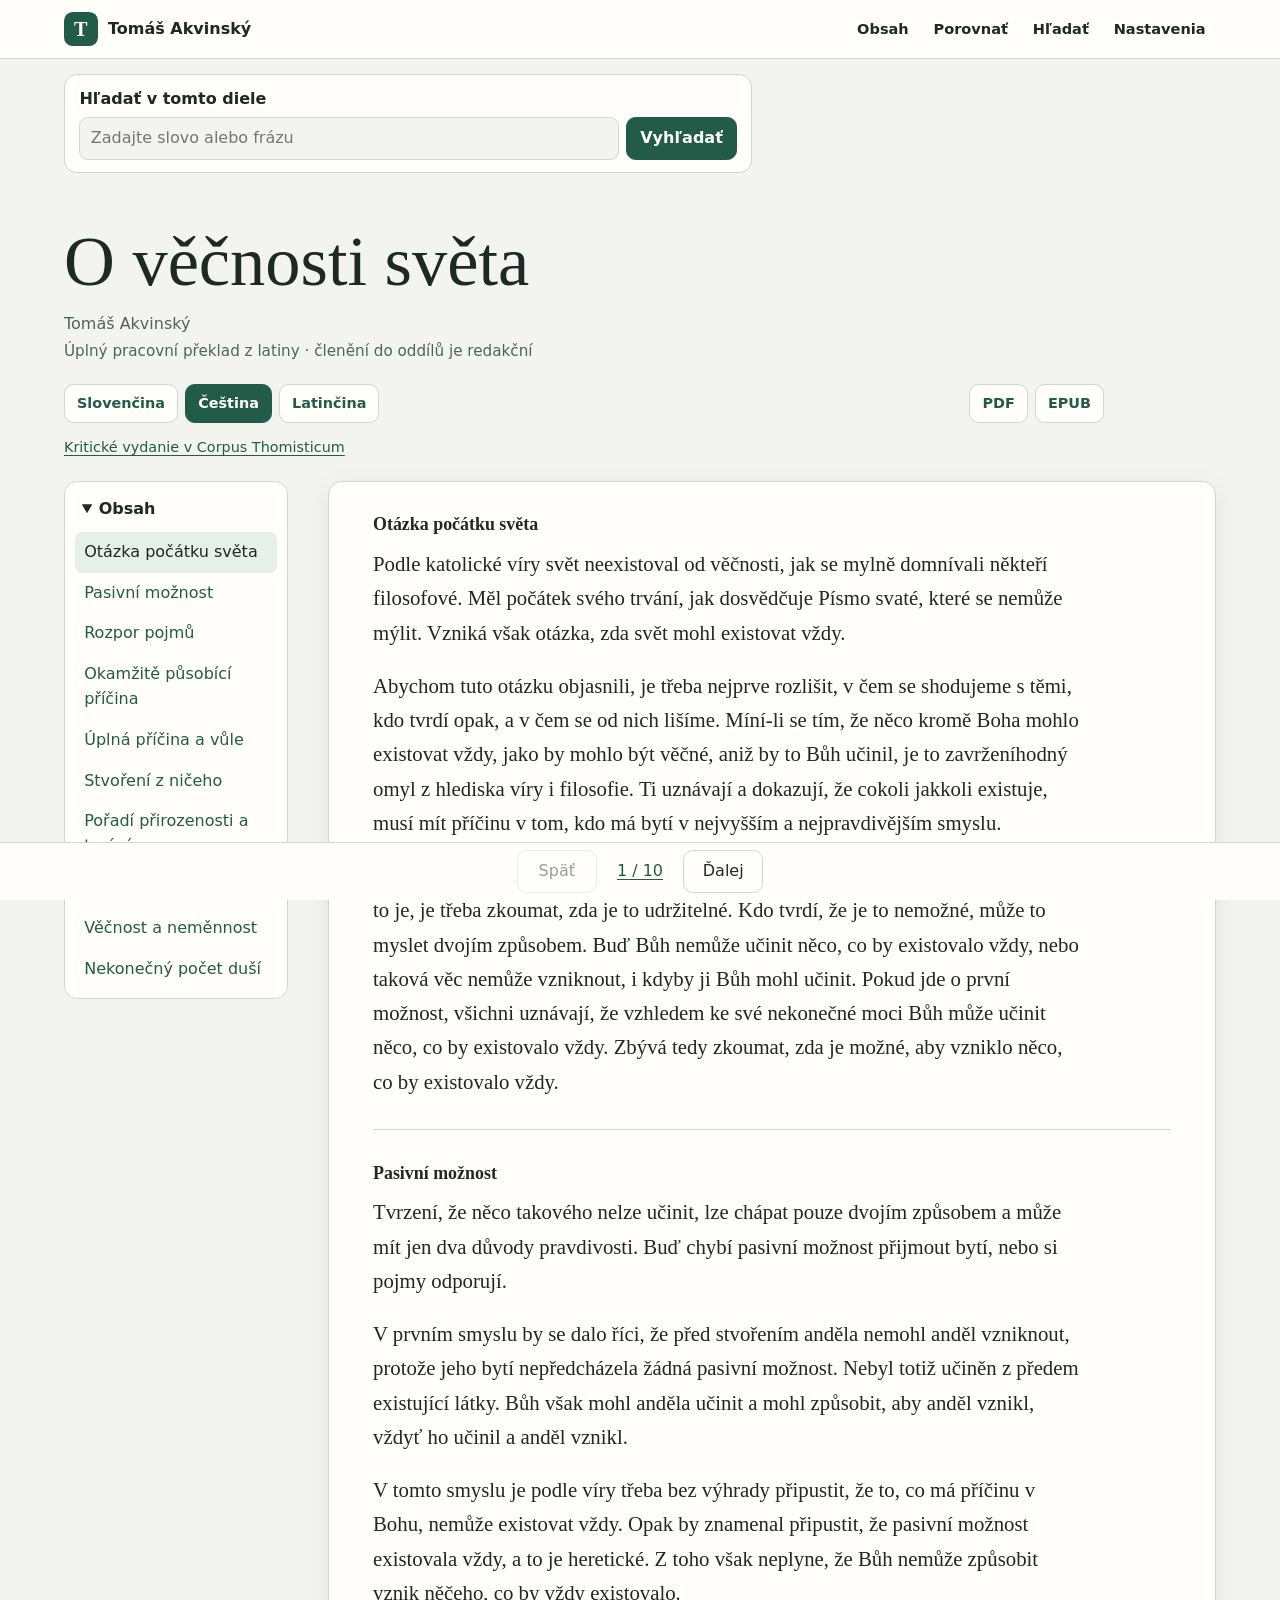
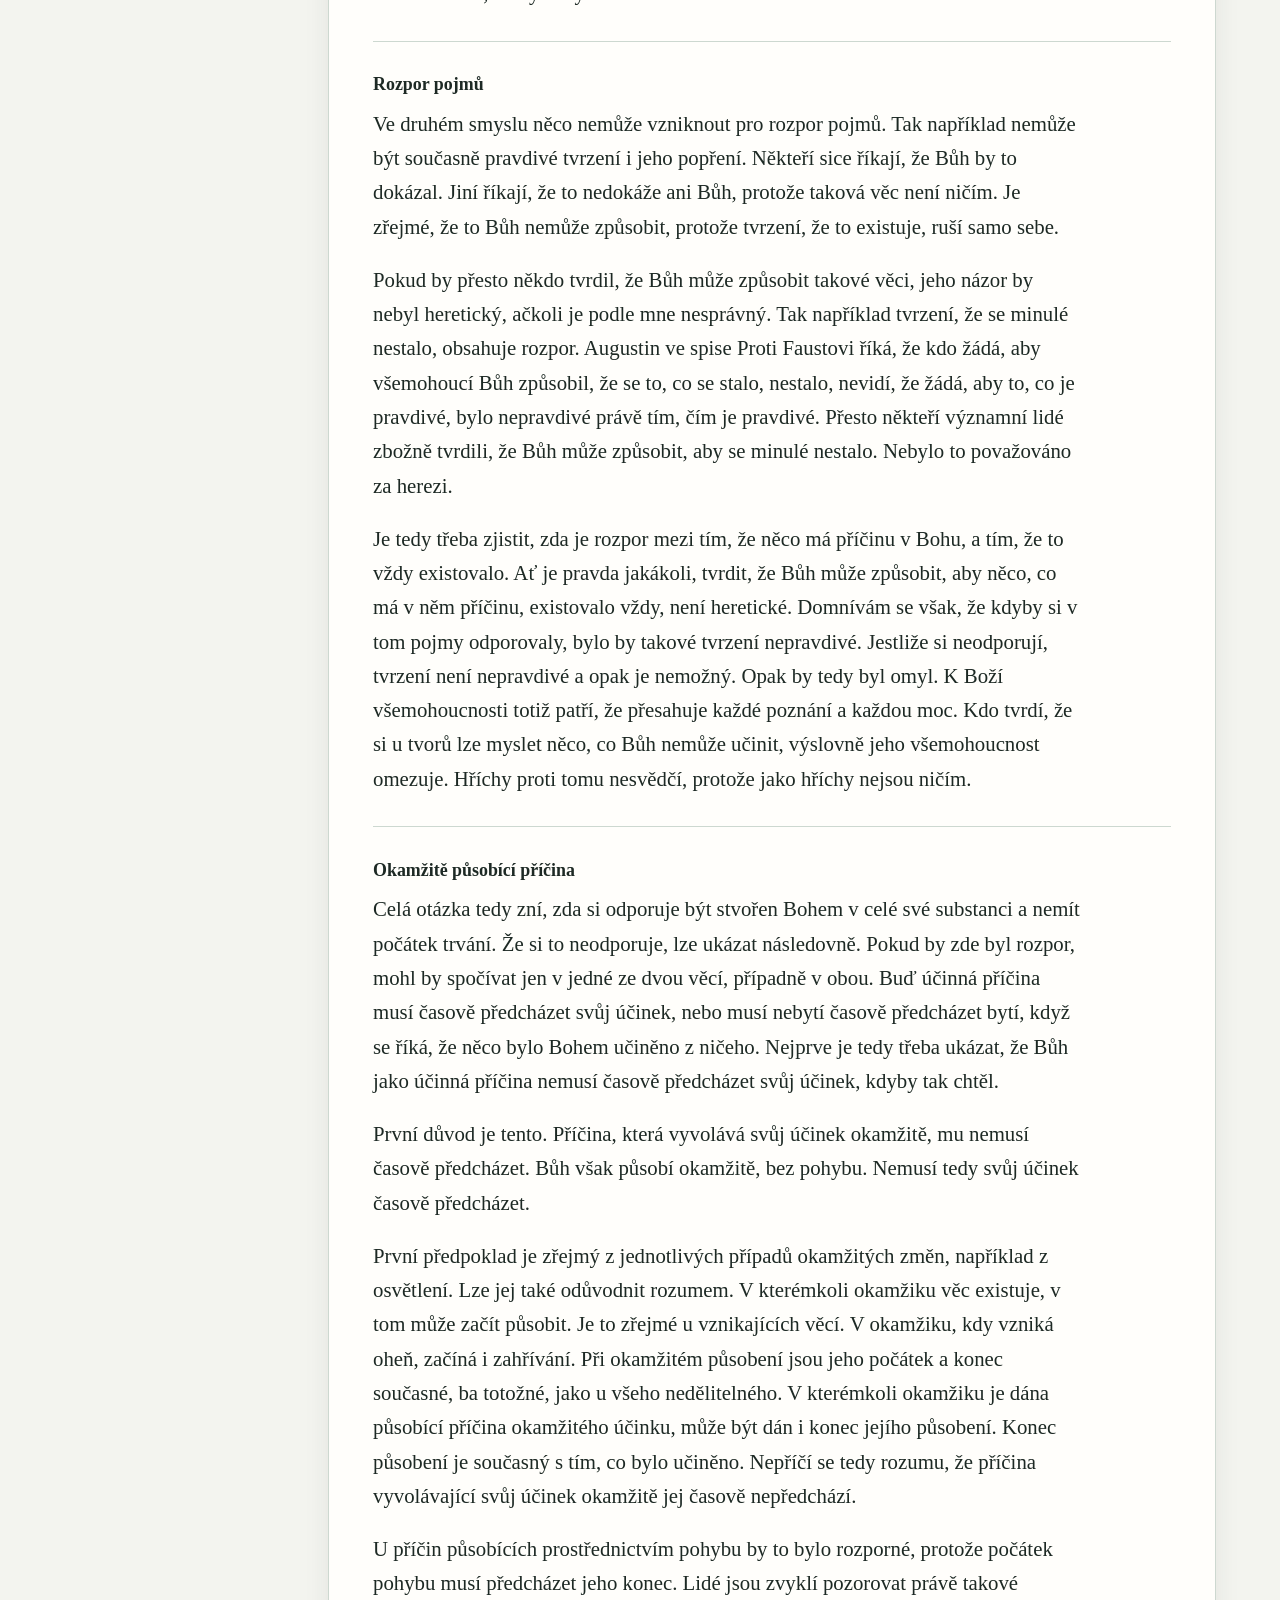
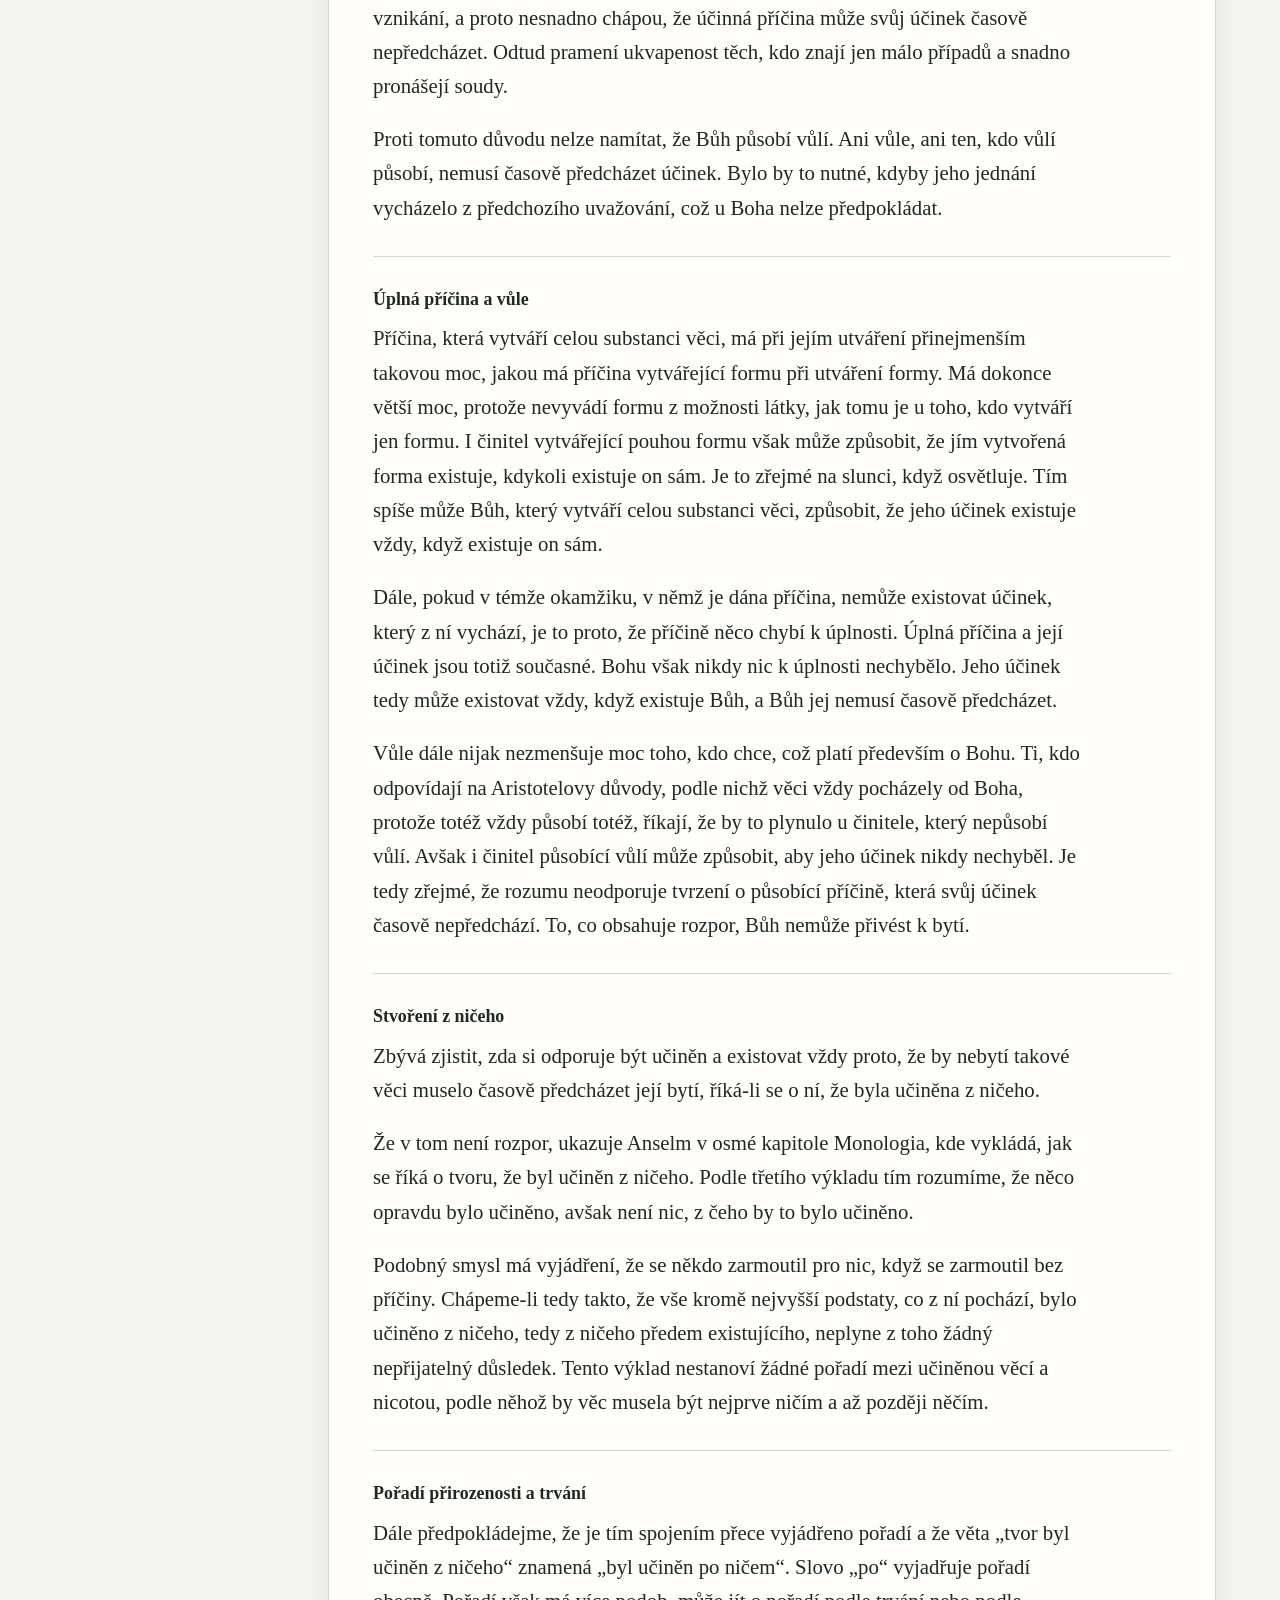
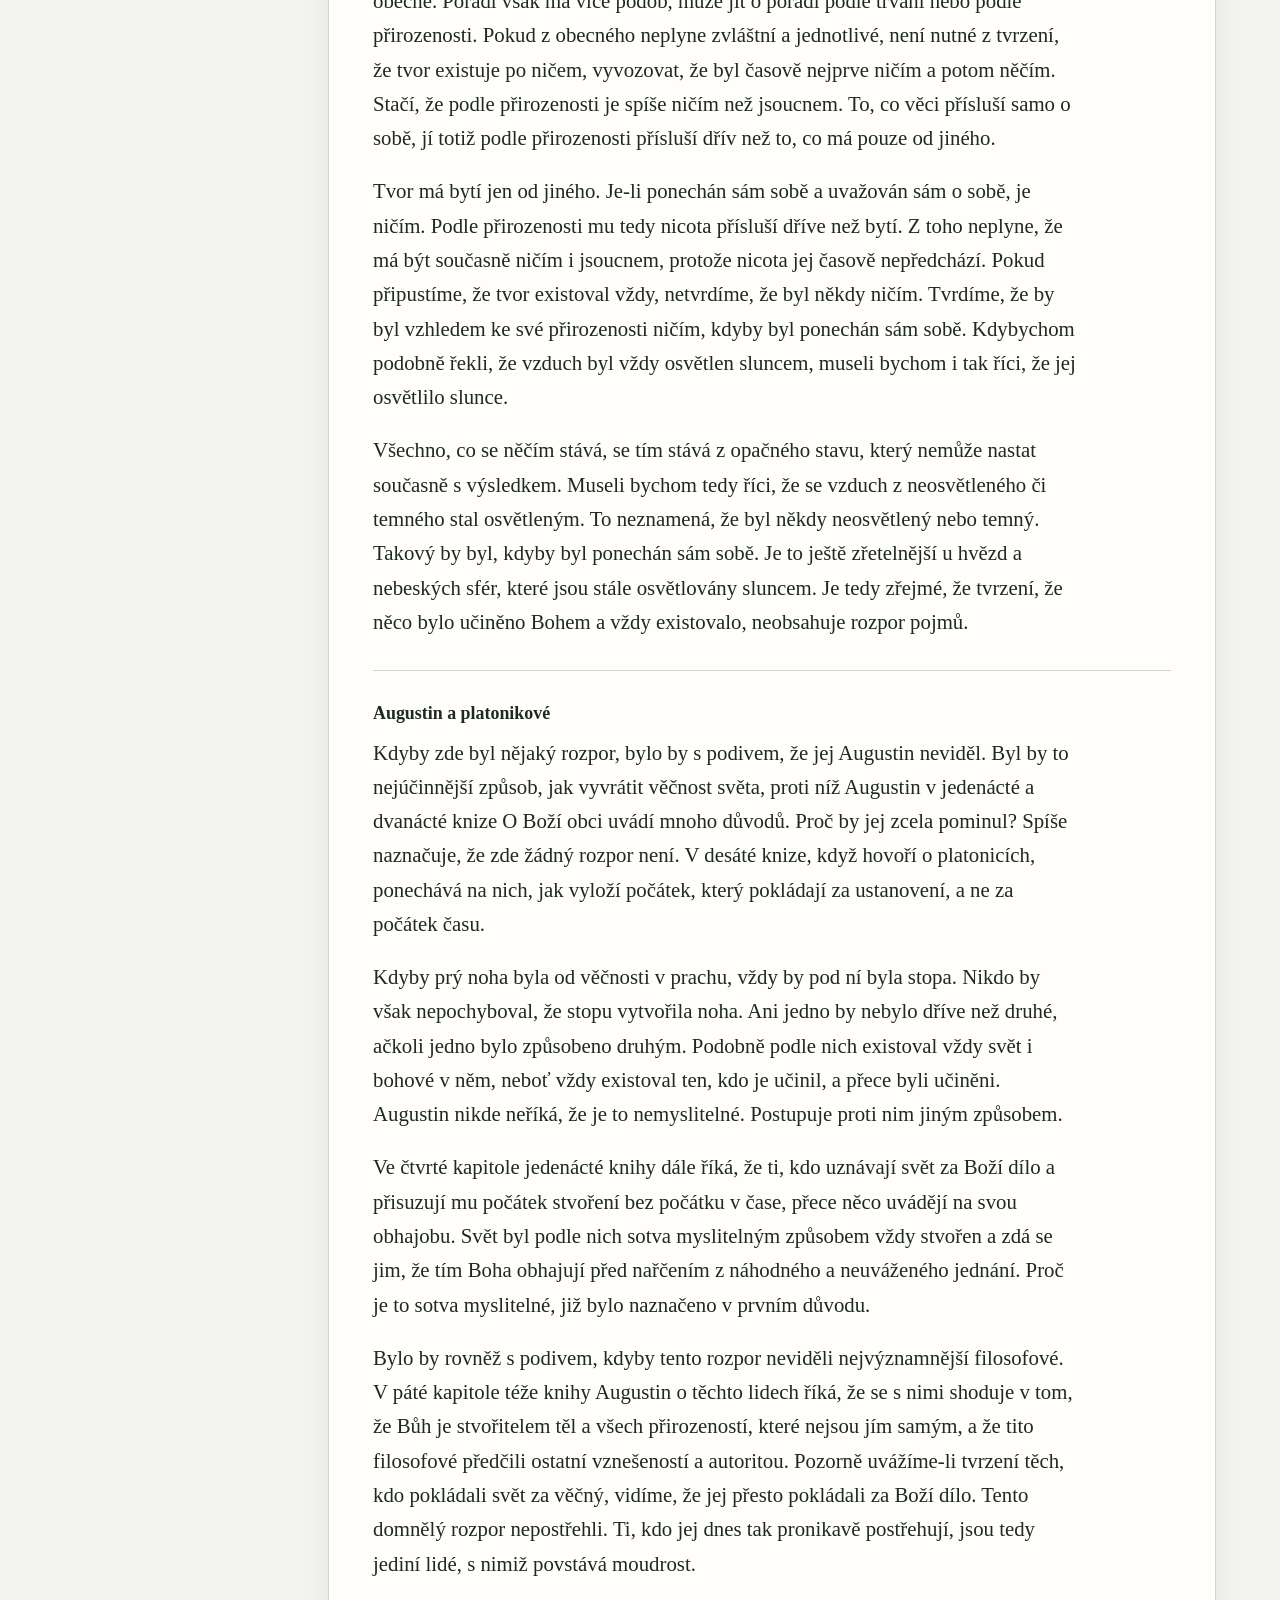
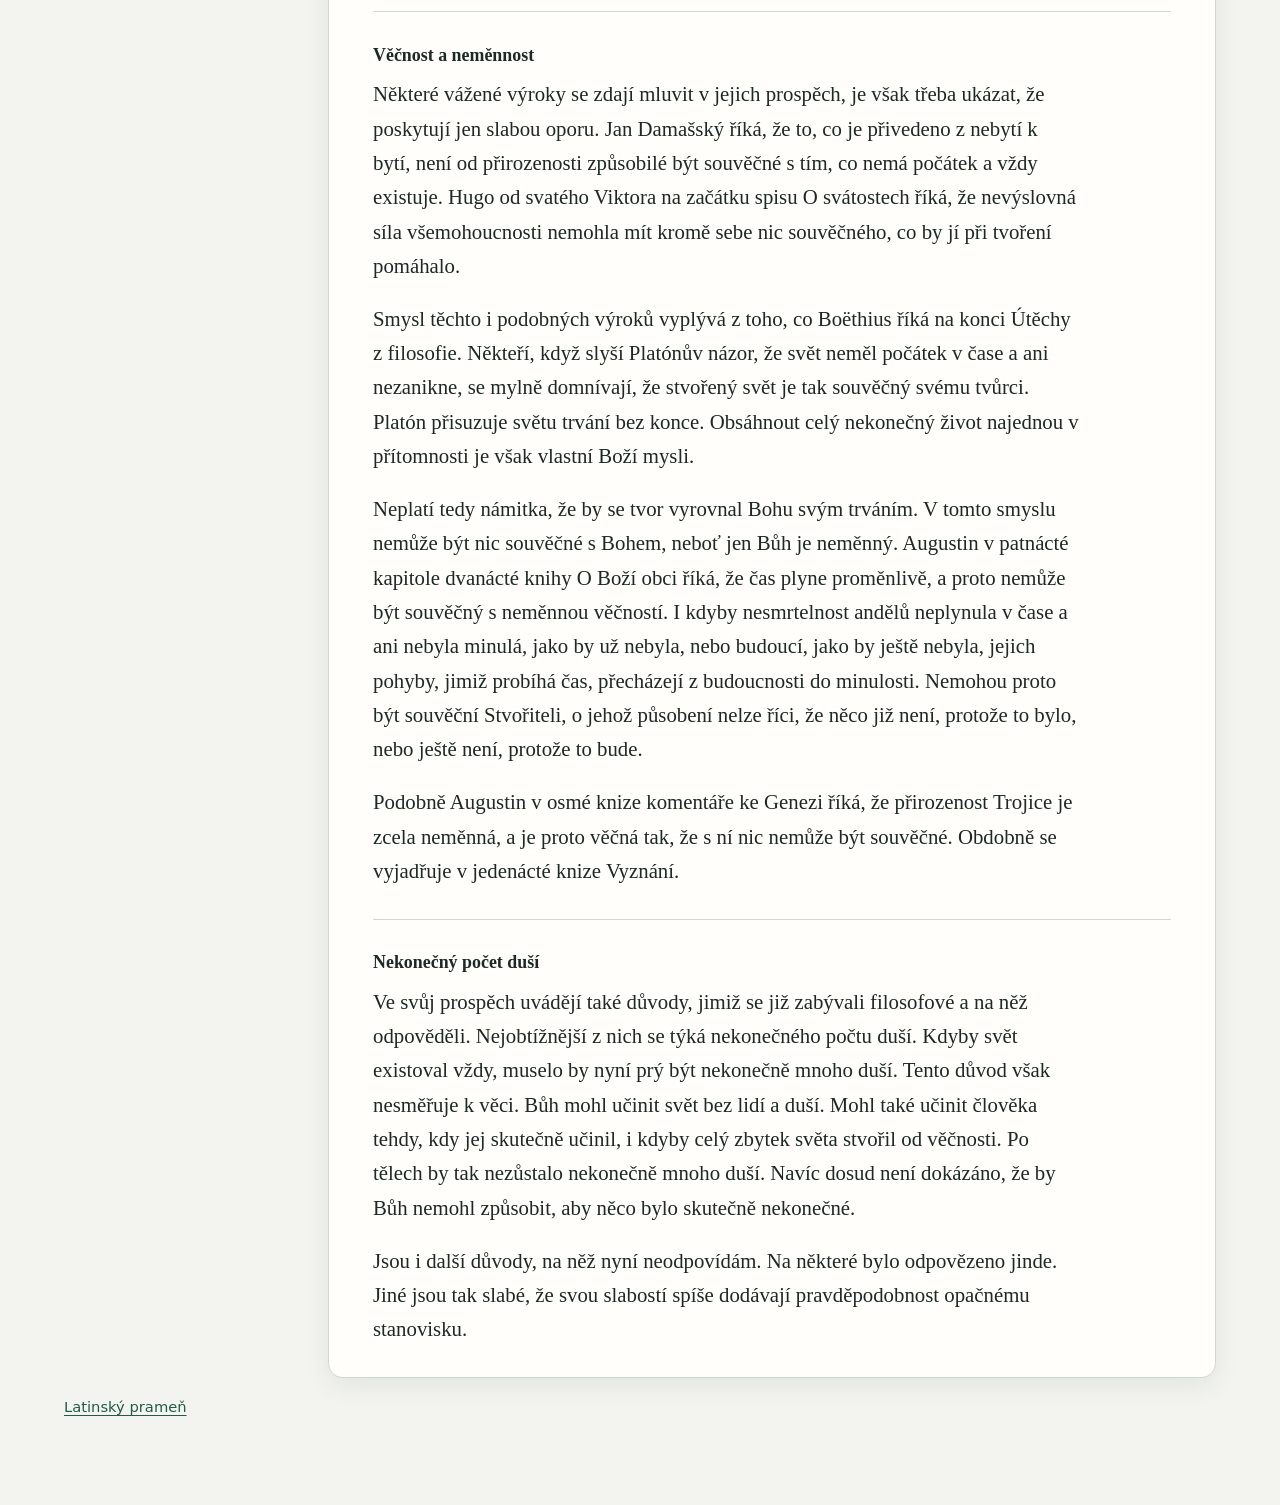
==== commit 837684db: "Premenuj Latinu na Latincinu" ====
--- a/docs/de-aeternitate-mundi-cs.html
+++ b/docs/de-aeternitate-mundi-cs.html
@@ -40,7 +40,7 @@
       <p class="author" lang="cs">Tomáš Akvinský</p>
       <p class="edition" lang="cs">Úplný pracovní překlad z latiny · členění do oddílů je redakční</p>
       <div class="actions">
-        <nav class="languages" aria-label="Jazyk textu"><a data-passages="p01 p02 p03 p04 p05 p06 p07 p08 p09 p10" data-code="sk" href="de-aeternitate-mundi-sk.html" data-title="O večnosti sveta" data-author="Tomáš Akvinský" data-edition="Úplný pracovný preklad z latinčiny · členenie na oddiely je redakčné">Slovenčina</a><a data-passages="p01 p02 p03 p04 p05 p06 p07 p08 p09 p10" data-code="cs" href="de-aeternitate-mundi-cs.html" data-title="O věčnosti světa" data-author="Tomáš Akvinský" data-edition="Úplný pracovní překlad z latiny · členění do oddílů je redakční" aria-current=page>Čeština</a><a data-passages="p01 p02 p03 p04 p05 p06 p07 p08 p09 p10" data-code="la" href="de-aeternitate-mundi-la.html" data-title="De aeternitate mundi" data-author="Thomas de Aquino" data-edition="Opera omnia, tomus XVI, Parmae 1864, pp. 318–320 · textus emendatus">Latina</a></nav>
+        <nav class="languages" aria-label="Jazyk textu"><a data-passages="p01 p02 p03 p04 p05 p06 p07 p08 p09 p10" data-code="sk" href="de-aeternitate-mundi-sk.html" data-title="O večnosti sveta" data-author="Tomáš Akvinský" data-edition="Úplný pracovný preklad z latinčiny · členenie na oddiely je redakčné">Slovenčina</a><a data-passages="p01 p02 p03 p04 p05 p06 p07 p08 p09 p10" data-code="cs" href="de-aeternitate-mundi-cs.html" data-title="O věčnosti světa" data-author="Tomáš Akvinský" data-edition="Úplný pracovní překlad z latiny · členění do oddílů je redakční" aria-current=page>Čeština</a><a data-passages="p01 p02 p03 p04 p05 p06 p07 p08 p09 p10" data-code="la" href="de-aeternitate-mundi-la.html" data-title="De aeternitate mundi" data-author="Thomas de Aquino" data-edition="Opera omnia, tomus XVI, Parmae 1864, pp. 318–320 · textus emendatus">Latinčina</a></nav>
         <div class="downloads" aria-label="Stiahnuť text"><a href="output/pdf/de-aeternitate-mundi-cs.pdf" data-download-lang="cs" download="de-aeternitate-mundi-cs.pdf">PDF</a><a href="output/epub/de-aeternitate-mundi-cs.epub" data-download-lang="cs" download="de-aeternitate-mundi-cs.epub">EPUB</a></div>
       </div>
       <p class="reference-edition"><a href="https://www.corpusthomisticum.org/ocm.html">Kritické vydanie v Corpus Thomisticum</a></p>
@@ -50,7 +50,7 @@
         <summary>Obsah</summary>
         <nav aria-label="Obsah diela"><ol><li data-entry="p01"><a href="#p01">Otázka počátku světa</a></li><li data-entry="p02"><a href="#p02">Pasivní možnost</a></li><li data-entry="p03"><a href="#p03">Rozpor pojmů</a></li><li data-entry="p04"><a href="#p04">Okamžitě působící příčina</a></li><li data-entry="p05"><a href="#p05">Úplná příčina a vůle</a></li><li data-entry="p06"><a href="#p06">Stvoření z ničeho</a></li><li data-entry="p07"><a href="#p07">Pořadí přirozenosti a trvání</a></li><li data-entry="p08"><a href="#p08">Augustin a platonikové</a></li><li data-entry="p09"><a href="#p09">Věčnost a neměnnost</a></li><li data-entry="p10"><a href="#p10">Nekonečný počet duší</a></li></ol></nav>
       </details>
-      <article id="reading" class="prose"><section id="p01"><h2 lang="cs">Otázka počátku světa</h2><div class="translations"><div class="translation" lang="sk" data-code="sk" data-heading="Otázka začiatku sveta" data-available="true" hidden><h3 class="translation-label" lang="sk">Slovenčina</h3><p>Podľa katolíckej viery svet nejestvoval od večnosti, ako sa mylne domnievali niektorí filozofi. Mal začiatok svojho trvania, ako dosvedčuje Sväté písmo, ktoré sa nemôže mýliť. Vzniká však otázka, či svet mohol jestvovať vždy.</p><p>Aby sme túto otázku objasnili, treba najprv rozlíšiť, v čom súhlasíme s tými, ktorí tvrdia opak, a v čom sa od nich líšime. Ak sa tým myslí, že čosi okrem Boha mohlo jestvovať vždy, akoby mohlo byť večné bez toho, aby to Boh učinil, je to pohoršujúci omyl z hľadiska viery aj z hľadiska filozofov. Tí uznávajú a dokazujú, že čokoľvek akokoľvek jestvuje, musí mať príčinu v tom, kto má bytie v najvyššom a najpravdivejšom zmysle.</p><p>Ak sa však tým myslí, že niečo jestvovalo vždy a predsa je Boh jeho príčinou vo všetkom, čím je, treba preskúmať, či je to udržateľné. Kto tvrdí, že je to nemožné, môže to myslieť dvojako. Buď Boh nemôže učiniť niečo, čo by jestvovalo vždy, alebo taká vec nemôže vzniknúť, aj keby ju Boh mohol učiniť. Pokiaľ ide o prvú otázku, všetci uznávajú, že vzhľadom na nekonečnosť svojej moci Boh môže učiniť niečo, čo by jestvovalo vždy. Zostáva teda skúmať, či je možné, aby vzniklo niečo, čo by jestvovalo vždy.</p></div><div class="translation" lang="cs" data-code="cs" data-heading="Otázka počátku světa" data-available="true"><h3 class="translation-label" lang="sk">Čeština</h3><p>Podle katolické víry svět neexistoval od věčnosti, jak se mylně domnívali někteří filosofové. Měl počátek svého trvání, jak dosvědčuje Písmo svaté, které se nemůže mýlit. Vzniká však otázka, zda svět mohl existovat vždy.</p><p>Abychom tuto otázku objasnili, je třeba nejprve rozlišit, v čem se shodujeme s těmi, kdo tvrdí opak, a v čem se od nich lišíme. Míní-li se tím, že něco kromě Boha mohlo existovat vždy, jako by mohlo být věčné, aniž by to Bůh učinil, je to zavrženíhodný omyl z hlediska víry i filosofie. Ti uznávají a dokazují, že cokoli jakkoli existuje, musí mít příčinu v tom, kdo má bytí v nejvyšším a nejpravdivějším smyslu.</p><p>Míní-li se však, že něco existovalo vždy a přesto je Bůh jeho příčinou ve všem, čím to je, je třeba zkoumat, zda je to udržitelné. Kdo tvrdí, že je to nemožné, může to myslet dvojím způsobem. Buď Bůh nemůže učinit něco, co by existovalo vždy, nebo taková věc nemůže vzniknout, i kdyby ji Bůh mohl učinit. Pokud jde o první možnost, všichni uznávají, že vzhledem ke své nekonečné moci Bůh může učinit něco, co by existovalo vždy. Zbývá tedy zkoumat, zda je možné, aby vzniklo něco, co by existovalo vždy.</p></div><div class="translation" lang="la" data-code="la" data-heading="Quaestio de principio mundi" data-available="true" hidden><h3 class="translation-label" lang="sk">Latina</h3><p>Supposito, secundum fidem catholicam, mundum ab aeterno non fuisse, sicut quidam philosophi errantes posuerunt, sed quod mundus durationis initium habuerit, sicut Scriptura sacra, quae falli non potest, testatur; dubitatio mota est, utrum potuerit semper fuisse.</p><p>Cujus dubitationis ut veritas explicetur, primo distinguendum est quid est in quo cum dicentibus contrarium convenimus, et quid est illud in quo ab eis differimus.</p><p>Si enim intelligatur quod aliquid praeter Deum potuerit semper fuisse, quasi possit esse aliquid aeternum praeter eum, ab eo non factum: error abominabilis est non solum in fide, sed etiam apud philosophos, qui confitentur et probant quod omne quod est quoquo modo, esse non possit nisi causatum ab eo qui maxime et verissime habet esse.</p><p>Si autem intelligatur aliquid semper fuisse, et tamen causatum a Deo secundum totum quod in eo est: videndum est utrum hoc possit stare. Si autem dicatur hoc impossibile; vel hoc dicetur quia Deus non potuit facere aliquid quod semper fuerit, aut quia non potuit fieri, etiam si Deus posset facere.</p><p>In prima autem parte omnes consentiunt: scilicet in hoc quod Deus potuit facere aliquid quod semper fuerit, considerando potentiam ipsius infinitam. Restat igitur videre, utrum possibile sit aliquid fieri quod semper fuerit.</p></div></div></section><section id="p02"><h2 lang="cs">Pasivní možnost</h2><div class="translations"><div class="translation" lang="sk" data-code="sk" data-heading="Pasívna možnosť" data-available="true" hidden><h3 class="translation-label" lang="sk">Slovenčina</h3><p>Tvrdenie, že sa to nedá učiniť, môže mať len dva významy a dva dôvody pravdivosti. Buď chýba pasívna možnosť prijať bytie, alebo ide o rozpor pojmov.</p><p>V prvom zmysle by sa dalo povedať, že pred stvorením anjela anjel nemohol vzniknúť, lebo jeho bytiu nepredchádzala nijaká pasívna možnosť. Nebol totiž učinený z už jestvujúcej látky. Boh ho však mohol učiniť a mohol spôsobiť, aby anjel vznikol, veď ho učinil a anjel vznikol.</p><p>V tomto zmysle treba podľa viery bez výhrady pripustiť, že to, čo má príčinu v Bohu, nemôže jestvovať vždy. Opak by znamenal pripustiť, že pasívna možnosť jestvovala vždy, a to je heretické. Z toho však nevyplýva, že Boh nemôže spôsobiť vznik niečoho, čo by vždy jestvovalo.</p></div><div class="translation" lang="cs" data-code="cs" data-heading="Pasivní možnost" data-available="true"><h3 class="translation-label" lang="sk">Čeština</h3><p>Tvrzení, že něco takového nelze učinit, lze chápat pouze dvojím způsobem a může mít jen dva důvody pravdivosti. Buď chybí pasivní možnost přijmout bytí, nebo si pojmy odporují.</p><p>V prvním smyslu by se dalo říci, že před stvořením anděla nemohl anděl vzniknout, protože jeho bytí nepředcházela žádná pasivní možnost. Nebyl totiž učiněn z předem existující látky. Bůh však mohl anděla učinit a mohl způsobit, aby anděl vznikl, vždyť ho učinil a anděl vznikl.</p><p>V tomto smyslu je podle víry třeba bez výhrady připustit, že to, co má příčinu v Bohu, nemůže existovat vždy. Opak by znamenal připustit, že pasivní možnost existovala vždy, a to je heretické. Z toho však neplyne, že Bůh nemůže způsobit vznik něčeho, co by vždy existovalo.</p></div><div class="translation" lang="la" data-code="la" data-heading="Potentia passiva" data-available="true" hidden><h3 class="translation-label" lang="sk">Latina</h3><p>Si autem dicatur quod hoc non potest fieri; hoc non potest intelligi nisi duobus modis, vel duas causas veritatis habere: scilicet vel propter remotionem potentiae passivae, vel propter repugnantiam intellectuum.</p><p>Primo modo posset dici quod, antequam angelus sit factus, non poterat angelus fieri, quia non praecessit ad ejus esse aliqua potentia passiva, cum non sit factus ex materia praejacenti; tamen Deus poterat facere angelum, et poterat facere ut angelus fieret, quia fecit, et factus est.</p><p>Sic ergo intelligendo, simpliciter concedendum est, secundum fidem, quod non potest causatum a Deo semper esse: quia hoc ponere esset ponere potentiam passivam semper fuisse: quod haereticum est.</p><p>Tamen ex hoc non sequitur quod Deus non possit facere ut fiat semper aliquod ens. Secundo modo dicitur per repugnantiam intellectuum aliquid non posse fieri, sicut non potest fieri ut affirmatio et negatio sint simul vera; quamvis Deus hoc possit facere, ut quidam dicunt.</p></div></div></section><section id="p03"><h2 lang="cs">Rozpor pojmů</h2><div class="translations"><div class="translation" lang="sk" data-code="sk" data-heading="Rozpor pojmov" data-available="true" hidden><h3 class="translation-label" lang="sk">Slovenčina</h3><p>V druhom zmysle sa hovorí, že niečo nemôže vzniknúť pre rozpor pojmov. Tak napríklad nemôžu byť zároveň pravdivé tvrdenie aj jeho popretie. Niektorí síce tvrdia, že Boh by to dokázal. Iní hovoria, že to nedokáže ani Boh, lebo také niečo nie je nič. Je zrejmé, že to nemôže spôsobiť, pretože tvrdenie, že to jestvuje, popiera samo seba.</p><p>Ak by predsa niekto tvrdil, že Boh môže také veci spôsobiť, jeho názor by nebol heretický, hoci je podľa mňa nesprávny. Napríklad tvrdenie, že minulé sa nestalo, v sebe zahŕňa rozpor. Augustín v spise Proti Faustovi hovorí, že kto žiada, aby všemohúci Boh spôsobil, že sa to, čo sa stalo, nestalo, nevidí, že žiada, aby to, čo je pravdivé, bolo nepravdivé práve tým, čím je pravdivé. A predsa niektorí významní ľudia zbožne tvrdili, že Boh môže spôsobiť, aby sa minulé nestalo. Nepokladalo sa to za herézu.</p><p>Treba teda zistiť, či je rozpor medzi tým, že niečo má príčinu v Bohu, a tým, že to vždy jestvovalo. Nech je pravda akákoľvek, tvrdiť, že Boh môže spôsobiť, aby niečo, čo má v ňom príčinu, jestvovalo vždy, nie je heretické. Myslím si však, že ak by v tom bol rozpor, tvrdenie by bolo nepravdivé. Ak tam rozpor nie je, tvrdenie nie je nepravdivé a opak je nemožný. Tvrdil by omyl ten, kto by tvrdil opak. K Božej všemohúcnosti totiž patrí, že presahuje každé chápanie a každú moc. Kto tvrdí, že si pri tvoroch možno myslieť niečo, čo Boh nemôže učiniť, výslovne zmenšuje jeho všemohúcnosť. Hriechy tu nie sú protiargumentom, lebo ako hriechy nie sú ničím.</p></div><div class="translation" lang="cs" data-code="cs" data-heading="Rozpor pojmů" data-available="true"><h3 class="translation-label" lang="sk">Čeština</h3><p>Ve druhém smyslu něco nemůže vzniknout pro rozpor pojmů. Tak například nemůže být současně pravdivé tvrzení i jeho popření. Někteří sice říkají, že Bůh by to dokázal. Jiní říkají, že to nedokáže ani Bůh, protože taková věc není ničím. Je zřejmé, že to Bůh nemůže způsobit, protože tvrzení, že to existuje, ruší samo sebe.</p><p>Pokud by přesto někdo tvrdil, že Bůh může způsobit takové věci, jeho názor by nebyl heretický, ačkoli je podle mne nesprávný. Tak například tvrzení, že se minulé nestalo, obsahuje rozpor. Augustin ve spise Proti Faustovi říká, že kdo žádá, aby všemohoucí Bůh způsobil, že se to, co se stalo, nestalo, nevidí, že žádá, aby to, co je pravdivé, bylo nepravdivé právě tím, čím je pravdivé. Přesto někteří významní lidé zbožně tvrdili, že Bůh může způsobit, aby se minulé nestalo. Nebylo to považováno za herezi.</p><p>Je tedy třeba zjistit, zda je rozpor mezi tím, že něco má příčinu v Bohu, a tím, že to vždy existovalo. Ať je pravda jakákoli, tvrdit, že Bůh může způsobit, aby něco, co má v něm příčinu, existovalo vždy, není heretické. Domnívám se však, že kdyby si v tom pojmy odporovaly, bylo by takové tvrzení nepravdivé. Jestliže si neodporují, tvrzení není nepravdivé a opak je nemožný. Opak by tedy byl omyl. K Boží všemohoucnosti totiž patří, že přesahuje každé poznání a každou moc. Kdo tvrdí, že si u tvorů lze myslet něco, co Bůh nemůže učinit, výslovně jeho všemohoucnost omezuje. Hříchy proti tomu nesvědčí, protože jako hříchy nejsou ničím.</p></div><div class="translation" lang="la" data-code="la" data-heading="Repugnantia intellectuum" data-available="true" hidden><h3 class="translation-label" lang="sk">Latina</h3><p>Quidam vero dicunt quod nec Deus potest hujusmodi facere, quia hoc nihil est. Tamen manifestum est quod non potest facere ut hoc fiat, quia positio qua ponitur esse, destruit se ipsam.</p><p>Si tamen ponatur quod Deus hujusmodi potest facere ut fiat; positio non est haeretica, quamvis, ut credo, sit falsa, sicut quod praeteritum non fuerit, includit in se contradictionem.</p><p>Unde Augustinus in libro contra Faustum: « Quisque ita dicit: Si omnipotens est Deus, faciat ut quae facta sunt, facta non fuerint; non videt hoc se dicere: Si omnipotens est, faciat ut ea quae vera sunt, eo ipso quod vera sunt, falsa sint. »</p><p>Et tamen quidam magni pie dixerunt Deum posse facere de praeterito quod non fuerit praeteritum; nec fuit reputatum haereticum. Videndum est ergo utrum in his duobus sit repugnantia intellectuum, quod aliquid sit causatum a Deo, et tamen semper fuerit. Et quidquid de hoc verum sit, non erit haereticum dicere: quia hoc potest fieri a Deo ut aliquid causatum a Deo semper fuerit.</p><p>Tamen credo quod si esset repugnantia intellectuum, esset falsum. Si autem non est repugnantia intellectuum, non solum non est falsum, sed etiam est impossibile aliter esse, et erroneum, si aliter dicatur. Cum enim ad omnipotentiam Dei pertineat ut omnem intellectum et virtutem excedat, expresse omnipotentiae derogat qui dicit aliquid posse intelligi in creaturis, quod a Deo fieri non possit. Nec est instantia de peccatis, quae in quantum hujusmodi, nihil sunt.</p></div></div></section><section id="p04"><h2 lang="cs">Okamžitě působící příčina</h2><div class="translations"><div class="translation" lang="sk" data-code="sk" data-heading="Okamžite pôsobiaca príčina" data-available="true" hidden><h3 class="translation-label" lang="sk">Slovenčina</h3><p>Celá otázka teda znie, či si navzájom odporuje byť stvorený Bohom v celej svojej substancii a nemať začiatok trvania. Ukážeme, že si to neodporuje. Ak by tu bol rozpor, mal by len jednu z dvoch príčin, prípadne obe. Buď účinná príčina musí svoj účinok časovo predchádzať, alebo nebytím treba časovo predísť bytiu, keď hovoríme o stvorení z ničoho. Najprv treba ukázať, že Boh ako účinná príčina by nemusel časovo predchádzať svoj účinok, keby tak chcel.</p><p>Prvý dôvod je tento. Príčina, ktorá vyvoláva svoj účinok okamžite, mu nemusí časovo predchádzať. Boh však pôsobí okamžite, bez pohybu. Nemusí teda svoj účinok časovo predchádzať.</p><p>Prvý predpoklad vidno na jednotlivých prípadoch okamžitých zmien, ako je osvetlenie. Možno ho dokázať aj rozumom. V ktoromkoľvek okamihu vec jestvuje, v tom môže začať aj pôsobiť. Je to zrejmé pri veciach, ktoré vznikajú. V okamihu, keď vznikne oheň, začína sa aj zohrievanie. Pri okamžitom pôsobení sú jeho začiatok a koniec súčasné, ba sú totožné, ako pri všetkom nedeliteľnom. V okamihu, v ktorom je pôsobiaca príčina okamžitého účinku, teda môže byť prítomný aj koniec jej pôsobenia. Koniec pôsobenia je súčasný s tým, čo bolo učinené. Preto si možno bez rozporu myslieť príčinu, ktorá účinkuje okamžite a svoj účinok časovo nepredchádza.</p><p>Pri príčinách, ktoré pôsobia prostredníctvom pohybu, by to bolo rozporné, lebo začiatok pohybu musí predchádzať jeho koniec. Ľudia sú zvyknutí pozorovať práve takéto vznikanie, preto ťažko chápu, že príčina môže na účinok pôsobiť bez časového predstihu. Odtiaľ pochádza unáhlenosť tých, ktorí poznajú len málo prípadov a pritom s istotou vyslovujú závery.</p><p>Proti tomu nemožno namietať, že Boh pôsobí vôľou. Ani vôľa, ani ten, kto vôľou pôsobí, nemusia časovo predchádzať účinok. Bolo by to potrebné, ak by konal po rozvažovaní, čo je pri Bohu nemysliteľné.</p></div><div class="translation" lang="cs" data-code="cs" data-heading="Okamžitě působící příčina" data-available="true"><h3 class="translation-label" lang="sk">Čeština</h3><p>Celá otázka tedy zní, zda si odporuje být stvořen Bohem v celé své substanci a nemít počátek trvání. Že si to neodporuje, lze ukázat následovně. Pokud by zde byl rozpor, mohl by spočívat jen v jedné ze dvou věcí, případně v obou. Buď účinná příčina musí časově předcházet svůj účinek, nebo musí nebytí časově předcházet bytí, když se říká, že něco bylo Bohem učiněno z ničeho. Nejprve je tedy třeba ukázat, že Bůh jako účinná příčina nemusí časově předcházet svůj účinek, kdyby tak chtěl.</p><p>První důvod je tento. Příčina, která vyvolává svůj účinek okamžitě, mu nemusí časově předcházet. Bůh však působí okamžitě, bez pohybu. Nemusí tedy svůj účinek časově předcházet.</p><p>První předpoklad je zřejmý z jednotlivých případů okamžitých změn, například z osvětlení. Lze jej také odůvodnit rozumem. V kterémkoli okamžiku věc existuje, v tom může začít působit. Je to zřejmé u vznikajících věcí. V okamžiku, kdy vzniká oheň, začíná i zahřívání. Při okamžitém působení jsou jeho počátek a konec současné, ba totožné, jako u všeho nedělitelného. V kterémkoli okamžiku je dána působící příčina okamžitého účinku, může být dán i konec jejího působení. Konec působení je současný s tím, co bylo učiněno. Nepříčí se tedy rozumu, že příčina vyvolávající svůj účinek okamžitě jej časově nepředchází.</p><p>U příčin působících prostřednictvím pohybu by to bylo rozporné, protože počátek pohybu musí předcházet jeho konec. Lidé jsou zvyklí pozorovat právě takové vznikání, a proto nesnadno chápou, že účinná příčina může svůj účinek časově nepředcházet. Odtud pramení ukvapenost těch, kdo znají jen málo případů a snadno pronášejí soudy.</p><p>Proti tomuto důvodu nelze namítat, že Bůh působí vůlí. Ani vůle, ani ten, kdo vůlí působí, nemusí časově předcházet účinek. Bylo by to nutné, kdyby jeho jednání vycházelo z předchozího uvažování, což u Boha nelze předpokládat.</p></div><div class="translation" lang="la" data-code="la" data-heading="Causa subito agens" data-available="true" hidden><h3 class="translation-label" lang="sk">Latina</h3><p>In hoc ergo tota consistit quaestio, utrum esse creatum a Deo secundum totam substantiam, et non habere durationis principium, repugnent ad invicem, vel non. Quod autem non repugnent, sic ostenditur.</p><p>Si enim repugnant, hoc non est nisi propter alterum duorum, vel propter utrumque: aut quia oportet ut causa agens praecedat duratione; aut quia oportet quod non esse praecedat esse duratione, propter hoc dicitur creatum a Deo ex nihilo fieri. Primo ergo ostendendum quod non est necesse ut causa agens, scilicet Deus, praecedat duratione suum causatum, si ipse voluisset.</p><p>Primo sic. Nulla causa producens effectum suum subito, necessario praecedit effectum suum duratione. Sed Deus est causa producens effectum suum non per motum, sed subito. Ergo non est necessarium quod duratione praecedat effectum suum.</p><p>Primum patet per inductionem in omnibus mutationibus subitis, sicut est illuminatio et hujusmodi. Nihilominus potest probari per rationem sic. In quocumque instanti ponitur res esse, potest poni principium actionis ejus, ut patet in omnibus generabilibus: quia in illo instanti in quo incipit ignis, incipit esse calefactio.</p><p>Sed in operatione subita, simul, immo idem est principium et finis ejus, sicut in omnibus indivisibilibus. Ergo in quocumque instanti ponitur agens producens effectum suum subito, potest poni terminus actionis suae. Sed terminus actionis est simul cum ipso facto. Ergo non repugnat intellectui, si ponatur causa producens effectum suum subito non praecedere duratione causatum suum.</p><p>Repugnaret autem in causis producentibus effectus suos per motum: quia oportet quod principium motus praecedat finem ejus. Et quia homines consueti sunt considerare hujusmodi factiones quae sunt per motum; ideo non facile capiunt quod causa agens duratione effectum suum non praecedat. Et inde est quod multorum inexperti ad pauca respicientes enuntiant facile.</p><p>Nec potest huic rationi obviari, quia Deus est causa agens per voluntatem: quia non est necessarium quod voluntas praecedat duratione effectum suum, nec agens per voluntatem, nisi per hoc quod agit ex deliberatione; quod absit ut in Deo ponamus.</p></div></div></section><section id="p05"><h2 lang="cs">Úplná příčina a vůle</h2><div class="translations"><div class="translation" lang="sk" data-code="sk" data-heading="Úplná príčina a vôľa" data-available="true" hidden><h3 class="translation-label" lang="sk">Slovenčina</h3><p>Príčina, ktorá vytvára celú substanciu veci, má pri jej utváraní prinajmenšom takú moc, ako má príčina vytvárajúca iba formu pri utváraní formy. Má jej dokonca viac, pretože nevyníma formu z možnosti látky, ako ju vyníma ten, kto vytvára len formu. Aj činiteľ, ktorý vytvára len formu, môže pôsobiť tak, že ním vytvorená forma jestvuje zakaždým, keď jestvuje on sám. Je to zrejmé na slnku, ktoré osvetľuje. Tým skôr môže Boh, ktorý vytvára celú substanciu veci, spôsobiť, že jeho účinok jestvuje vždy, keď jestvuje on sám.</p><p>Ďalej, ak v tom istom okamihu, v ktorom jestvuje príčina, nemôže jestvovať účinok, ktorý z nej vychádza, je to preto, že príčine chýba niečo do úplnosti. Úplná príčina a jej účinok sú totiž súčasné. Bohu však nikdy nič do úplnosti nechýbalo. Jeho účinok teda môže jestvovať vždy, keď jestvuje Boh, a Boh ho nemusí časovo predchádzať.</p><p>Vôľa ďalej nijako nezmenšuje moc toho, kto chce, a to predovšetkým platí o Bohu. Tí, ktorí odpovedajú na Aristotelove dôvody, podľa ktorých veci vždy pochádzali od Boha, keďže to isté vždy pôsobí to isté, hovoria, že by to vyplývalo v prípade činiteľa, ktorý nekoná vôľou. Aj pri činiteľovi, ktorý koná vôľou, však môže byť účinok taký, že nikdy nechýba. Je teda zrejmé, že v tvrdení o príčine, ktorá účinok časovo nepredchádza, niet rozporu. To, čo obsahuje rozpor, Boh nemôže priviesť k bytiu.</p></div><div class="translation" lang="cs" data-code="cs" data-heading="Úplná příčina a vůle" data-available="true"><h3 class="translation-label" lang="sk">Čeština</h3><p>Příčina, která vytváří celou substanci věci, má při jejím utváření přinejmenším takovou moc, jakou má příčina vytvářející formu při utváření formy. Má dokonce větší moc, protože nevyvádí formu z možnosti látky, jak tomu je u toho, kdo vytváří jen formu. I činitel vytvářející pouhou formu však může způsobit, že jím vytvořená forma existuje, kdykoli existuje on sám. Je to zřejmé na slunci, když osvětluje. Tím spíše může Bůh, který vytváří celou substanci věci, způsobit, že jeho účinek existuje vždy, když existuje on sám.</p><p>Dále, pokud v témže okamžiku, v němž je dána příčina, nemůže existovat účinek, který z ní vychází, je to proto, že příčině něco chybí k úplnosti. Úplná příčina a její účinek jsou totiž současné. Bohu však nikdy nic k úplnosti nechybělo. Jeho účinek tedy může existovat vždy, když existuje Bůh, a Bůh jej nemusí časově předcházet.</p><p>Vůle dále nijak nezmenšuje moc toho, kdo chce, což platí především o Bohu. Ti, kdo odpovídají na Aristotelovy důvody, podle nichž věci vždy pocházely od Boha, protože totéž vždy působí totéž, říkají, že by to plynulo u činitele, který nepůsobí vůlí. Avšak i činitel působící vůlí může způsobit, aby jeho účinek nikdy nechyběl. Je tedy zřejmé, že rozumu neodporuje tvrzení o působící příčině, která svůj účinek časově nepředchází. To, co obsahuje rozpor, Bůh nemůže přivést k bytí.</p></div><div class="translation" lang="la" data-code="la" data-heading="Causa completa et voluntas" data-available="true" hidden><h3 class="translation-label" lang="sk">Latina</h3><p>Praeterea. Causa producens totam rei substantiam non minus potest in producendo totam substantiam, quam causa producens formam in productione formae: immo multo magis; quia non producit educendo de potentia materiae, sicut est in eo qui producit formam.</p><p>Sed aliquod agens quod producit solum formam, potest in hoc ut forma ab eo producta sit quandocumque ipsum est, ut patet in sole illuminante. Ergo multo fortius Deus, qui producit totam rei substantiam, potest facere ut causatum suum sit quandocumque ipse est.</p><p>Praeterea. Si aliqua sit causa, qua posita in aliquo instanti non possit poni effectus ejus ab ea procedens in eodem instanti, hoc non est, nisi quia illi causae deest aliquid de complemento: causa enim completa et causatum sunt simul. Sed Deo nunquam defuit aliquid de complemento. Ergo causatum ejus semper potest poni, eo posito; et ita non est necessarium quod duratione praecedat.</p><p>Praeterea. Voluntas volenti nihil minuit de virtute ejus, et praecipue in Deo. Sed omnes solventes ad rationes Aristotelis, quibus probatur res semper fuisse a Deo per hoc quod idem semper facit idem, dicunt quod hoc sequeretur, si non esset agens per voluntatem. Ergo et si ponatur agens per voluntatem, nihilominus sequitur quod potest facere ut causatum ab eo nunquam non sit.</p><p>Et ita patet quod non repugnat intellectui quod dicitur causa agens non praecedere effectum suum duratione; quia in illis quae repugnant intellectui Deus non potest facere ut illud sit.</p></div></div></section><section id="p06"><h2 lang="cs">Stvoření z ničeho</h2><div class="translations"><div class="translation" lang="sk" data-code="sk" data-heading="Stvorenie z ničoho" data-available="true" hidden><h3 class="translation-label" lang="sk">Slovenčina</h3><p>Zostáva zistiť, či si odporuje byť učinený a vždy jestvovať preto, že nebytie takej veci by muselo časovo predchádzať jej bytie, keď sa o nej hovorí, že bola učinená z ničoho.</p><p>Že tu niet rozporu, ukazuje Anzelm v ôsmej kapitole Monológia, kde vysvetľuje, ako sa o tvorovi hovorí, že bol učinený z ničoho. Podľa jeho tretieho výkladu tým rozumieme, že niečo naozaj bolo učinené, ale niet ničoho, z čoho by to bolo učinené.</p><p>Podobný význam má výrok, že sa niekto zarmútil pre nič, keď sa zarmútil bez príčiny. Ak teda takto chápeme, že všetko okrem najvyššej podstaty, čo od nej pochádza, bolo učinené z ničoho, čiže z ničoho už jestvujúceho, nevyplýva z toho nič neprijateľné. Tento výklad nestanovuje nijaké poradie medzi učinenou vecou a ničotou, podľa ktorého by vec najprv musela byť ničím a až potom niečím.</p></div><div class="translation" lang="cs" data-code="cs" data-heading="Stvoření z ničeho" data-available="true"><h3 class="translation-label" lang="sk">Čeština</h3><p>Zbývá zjistit, zda si odporuje být učiněn a existovat vždy proto, že by nebytí takové věci muselo časově předcházet její bytí, říká-li se o ní, že byla učiněna z ničeho.</p><p>Že v tom není rozpor, ukazuje Anselm v osmé kapitole Monologia, kde vykládá, jak se říká o tvoru, že byl učiněn z ničeho. Podle třetího výkladu tím rozumíme, že něco opravdu bylo učiněno, avšak není nic, z čeho by to bylo učiněno.</p><p>Podobný smysl má vyjádření, že se někdo zarmoutil pro nic, když se zarmoutil bez příčiny. Chápeme-li tedy takto, že vše kromě nejvyšší podstaty, co z ní pochází, bylo učiněno z ničeho, tedy z ničeho předem existujícího, neplyne z toho žádný nepřijatelný důsledek. Tento výklad nestanoví žádné pořadí mezi učiněnou věcí a nicotou, podle něhož by věc musela být nejprve ničím a až později něčím.</p></div><div class="translation" lang="la" data-code="la" data-heading="Creatio ex nihilo" data-available="true" hidden><h3 class="translation-label" lang="sk">Latina</h3><p>Nunc restat videre an repugnet intellectui aliquid factum nunquam non fuisse propter hoc quod necessarium sit non esse ejus esse duratione praecedere, propter hoc quod dicitur ex nihilo factum esse.</p><p>Sed quod hoc in nullo repugnet, ostenditur per dictum Anselmi in Monologio, cap. 8, exponentis quomodo creatura dicatur facta ex nihilo. &quot;Tertia&quot;, inquit, &quot; interpretatio, qua dicitur aliquid esse factum ex nihilo, est cum intelligimus esse quidem factum, sed non esse aliquid unde sit factum&quot;.</p><p>Per similem significationem dici videtur, cum tristatur sine causa, dicitur contristatus de nihilo. Secundum igitur hunc sensum, si intelligatur quod supra conclusum est, quia praeter summam essentiam cuncta quae sunt ab eadem, ex nihilo facta sunt, id est, non ex aliquo: nihil inconveniens sequetur.</p><p>Inde patet quod secundum hanc expositionem non ponitur aliquis ordo ejus quod factum est ad nihil, quasi oportuerit prius quod factum est, nihil fuisse, et postmodum aliquid esse.</p></div></div></section><section id="p07"><h2 lang="cs">Pořadí přirozenosti a trvání</h2><div class="translations"><div class="translation" lang="sk" data-code="sk" data-heading="Poradie prirodzenosti a trvania" data-available="true" hidden><h3 class="translation-label" lang="sk">Slovenčina</h3><p>Pripusťme ďalej, že v spojení je predsa vyjadrené poradie a veta „tvor bol učinený z ničoho“ znamená „bol učinený po ničom“. Slovo „po“ vyjadruje poradie všeobecne. Poradie je však rozličné. Môže ísť o poradie podľa trvania alebo podľa prirodzenosti. Ak zo všeobecného nevyplýva zvláštne a jednotlivé, netreba z výroku, že tvor jestvuje po ničom, vyvodiť, že v čase bol najprv ničím a až neskôr niečím. Stačí, že podľa prirodzenosti je skôr ničím než súcnom. To, čo veci patrí samo osebe, jej totiž podľa prirodzenosti patrí skôr než to, čo má iba od iného.</p><p>Tvor má svoje bytie iba od iného. Ak naň hľadíme sám osebe a ponecháme ho na seba, je ničím. Podľa prirodzenosti je mu teda ničota prv než bytie. Z toho nevyplýva, že je zároveň ničím aj súcnom, lebo ničota mu nepredchádza v čase. Ak pripustíme, že tvor jestvoval vždy, nehovoríme, že niekedy bol ničím. Hovoríme, že má takú prirodzenosť, že bez iného by bol ničím. Podobne, keby bol vzduch vždy osvetlený slnkom, predsa by sme museli povedať, že ho osvetlilo slnko.</p><p>Všetko, čo sa niečím stáva, sa tým stáva z opačného stavu, ktorý s výsledkom nie je súčasne možný. Museli by sme teda povedať, že vzduch sa stal svetlým z nesvetlého či tmavého. To neznamená, že niekedy skutočne bol nesvetlý alebo tmavý. Taký by bol, keby ho slnko ponechalo na seba. Výraznejšie to vidno na hviezdach a nebeských sférach, ktoré slnko neprestajne osvetľuje. Tvrdenie, že niečo bolo učinené Bohom a vždy jestvovalo, preto neobsahuje rozpor pojmov.</p></div><div class="translation" lang="cs" data-code="cs" data-heading="Pořadí přirozenosti a trvání" data-available="true"><h3 class="translation-label" lang="sk">Čeština</h3><p>Dále předpokládejme, že je tím spojením přece vyjádřeno pořadí a že věta „tvor byl učiněn z ničeho“ znamená „byl učiněn po ničem“. Slovo „po“ vyjadřuje pořadí obecně. Pořadí však má více podob, může jít o pořadí podle trvání nebo podle přirozenosti. Pokud z obecného neplyne zvláštní a jednotlivé, není nutné z tvrzení, že tvor existuje po ničem, vyvozovat, že byl časově nejprve ničím a potom něčím. Stačí, že podle přirozenosti je spíše ničím než jsoucnem. To, co věci přísluší samo o sobě, jí totiž podle přirozenosti přísluší dřív než to, co má pouze od jiného.</p><p>Tvor má bytí jen od jiného. Je-li ponechán sám sobě a uvažován sám o sobě, je ničím. Podle přirozenosti mu tedy nicota přísluší dříve než bytí. Z toho neplyne, že má být současně ničím i jsoucnem, protože nicota jej časově nepředchází. Pokud připustíme, že tvor existoval vždy, netvrdíme, že byl někdy ničím. Tvrdíme, že by byl vzhledem ke své přirozenosti ničím, kdyby byl ponechán sám sobě. Kdybychom podobně řekli, že vzduch byl vždy osvětlen sluncem, museli bychom i tak říci, že jej osvětlilo slunce.</p><p>Všechno, co se něčím stává, se tím stává z opačného stavu, který nemůže nastat současně s výsledkem. Museli bychom tedy říci, že se vzduch z neosvětleného či temného stal osvětleným. To neznamená, že byl někdy neosvětlený nebo temný. Takový by byl, kdyby byl ponechán sám sobě. Je to ještě zřetelnější u hvězd a nebeských sfér, které jsou stále osvětlovány sluncem. Je tedy zřejmé, že tvrzení, že něco bylo učiněno Bohem a vždy existovalo, neobsahuje rozpor pojmů.</p></div><div class="translation" lang="la" data-code="la" data-heading="Ordo naturae et durationis" data-available="true" hidden><h3 class="translation-label" lang="sk">Latina</h3><p>Praeterea, supponatur quod ordo ad nihil in propositione importatus remaneat affirmatus, ut sit sensus, creatura facta est ex nihilo, id est, facta est post nihil: haec dictio &quot;post&quot; ordinem importat absolute.</p><p>Sed ordo multiplex est: scilicet durationis et naturae. Si igitur ex communi et universali non sequitur proprium et particulare, non erit necessarium ut, propter hoc quod creatura esse post nihil dicitur, prius duratione fuerit nihil, et postea fuerit aliquid; sed sufficit, si prius natura sit nihil, quam ens; prius enim inest unicuique naturaliter quod convenit sibi in se, quam quod solum ex alio habet.</p><p>Esse autem non habet creatura nisi ab alio; sibi autem relicta in se considerata nihil est: unde prius naturaliter inest sibi nihil, quam esse. Nec oportet quod propter hoc sit simul nihil et ens, quia duratione non praecessit: non enim ponitur, si creatura semper fuit, ut in aliquo tempore nihil sit; sed ponitur quod natura ejus est talis, quod esset nihil, si sibi relinqueretur: ut si dicamus aerem semper fuisse illuminatum a sole, oportebit dicere quod aer est factus lucidus a sole.</p><p>Et quia omne quod fit, ex incontingenti fit, id est, ex eo quod non contingit simul esse cum eo quod dicitur fieri; oportebit dicere quod sit factus lucidus ex non lucido, vel tenebroso: non ita quod umquam fuerit non lucidus vel tenebrosus, sed quia esset talis, si sibi soli relinqueretur.</p><p>Et hoc expressius patet in stellis et orbibus qui semper illuminantur a sole. Sic ergo patet quod in hoc quod dicitur aliquid factum esse a Deo et nunquam non fuisse, non est intellectus aliqua repugnantia.</p></div></div></section><section id="p08"><h2 lang="cs">Augustin a platonikové</h2><div class="translations"><div class="translation" lang="sk" data-code="sk" data-heading="Augustín a platonici" data-available="true" hidden><h3 class="translation-label" lang="sk">Slovenčina</h3><p>Ak by v tom bol rozpor, je udivujúce, že ho Augustín nevidel. Bol by to najúčinnejší spôsob vyvrátenia večnosti sveta, proti ktorej uvádza mnohé dôvody v jedenástej a dvanástej knihe O Božej obci. Prečo by ho celkom vynechal? Skôr naznačuje, že tu rozpor nie je. V desiatej knihe, keď hovorí o platonikoch, necháva na nich, ako si vysvetlia začiatok, ktorý pokladajú za ustanovenie, a nie za začiatok času.</p><p>Keby bola, hovoria, noha od večnosti v prachu, vždy by pod ňou bola stopa. Nikto by však nepochyboval, že stopu urobila noha. Jedno by nebolo skôr než druhé, hoci jedno bolo spôsobené druhým. Podobne podľa nich svet i bohovia v ňom vždy jestvovali, lebo vždy jestvoval ten, kto ich učinil, a predsa boli učinení. Augustín nehovorí, že je to nemysliteľné. Proti nim postupuje inak.</p><p>V štvrtej kapitole jedenástej knihy ďalej hovorí, že tí, ktorí uznávajú svet za Božie dielo a pripisujú mu začiatok stvorenia bez začiatku v čase, predsa čosi hovoria na svoju obranu. Podľa nich bol svet spôsobom sotva pochopiteľným vždy stvorený a zdá sa im, že tým obraňujú Boha pred obvinením z náhodného a neuváženého konania. Prečo je to sotva pochopiteľné, bolo už naznačené v prvom dôvode.</p><p>Podivuhodné by aj bolo, keby tento rozpor nevideli najvýznamnejší filozofi. Augustín o nich v piatej kapitole tej istej knihy hovorí, že sa s nimi zhoduje v tom, že Boh je stvoriteľ tiel a všetkých prirodzeností, ktoré nie sú ním samým, a že títo filozofi prevýšili ostatných vznešenosťou aj autoritou. Keď pozorne uvážime výrok tých, ktorí pokladali svet za večný, vidíme, že ho zároveň pokladali za Božie dielo. Nijaký takýto rozpor nepostrehli. Tí, ktorí ho dnes tak prenikavo postrehujú, sú teda jediní ľudia, s ktorými sa rodí múdrosť.</p></div><div class="translation" lang="cs" data-code="cs" data-heading="Augustin a platonikové" data-available="true"><h3 class="translation-label" lang="sk">Čeština</h3><p>Kdyby zde byl nějaký rozpor, bylo by s podivem, že jej Augustin neviděl. Byl by to nejúčinnější způsob, jak vyvrátit věčnost světa, proti níž Augustin v jedenácté a dvanácté knize O Boží obci uvádí mnoho důvodů. Proč by jej zcela pominul? Spíše naznačuje, že zde žádný rozpor není. V desáté knize, když hovoří o platonicích, ponechává na nich, jak vyloží počátek, který pokládají za ustanovení, a ne za počátek času.</p><p>Kdyby prý noha byla od věčnosti v prachu, vždy by pod ní byla stopa. Nikdo by však nepochyboval, že stopu vytvořila noha. Ani jedno by nebylo dříve než druhé, ačkoli jedno bylo způsobeno druhým. Podobně podle nich existoval vždy svět i bohové v něm, neboť vždy existoval ten, kdo je učinil, a přece byli učiněni. Augustin nikde neříká, že je to nemyslitelné. Postupuje proti nim jiným způsobem.</p><p>Ve čtvrté kapitole jedenácté knihy dále říká, že ti, kdo uznávají svět za Boží dílo a přisuzují mu počátek stvoření bez počátku v čase, přece něco uvádějí na svou obhajobu. Svět byl podle nich sotva myslitelným způsobem vždy stvořen a zdá se jim, že tím Boha obhajují před nařčením z náhodného a neuváženého jednání. Proč je to sotva myslitelné, již bylo naznačeno v prvním důvodu.</p><p>Bylo by rovněž s podivem, kdyby tento rozpor neviděli nejvýznamnější filosofové. V páté kapitole téže knihy Augustin o těchto lidech říká, že se s nimi shoduje v tom, že Bůh je stvořitelem těl a všech přirozeností, které nejsou jím samým, a že tito filosofové předčili ostatní vznešeností a autoritou. Pozorně uvážíme-li tvrzení těch, kdo pokládali svět za věčný, vidíme, že jej přesto pokládali za Boží dílo. Tento domnělý rozpor nepostřehli. Ti, kdo jej dnes tak pronikavě postřehují, jsou tedy jediní lidé, s nimiž povstává moudrost.</p></div><div class="translation" lang="la" data-code="la" data-heading="Augustinus et Platonici" data-available="true" hidden><h3 class="translation-label" lang="sk">Latina</h3><p>Si enim esset aliqua repugnantia, mirum est quomodo Augustinus eam non vidit; quia haec efficacissima via esset ad improbandum aeternitatem mundi, cum tamen ipse multis rationibus impugnet aeternitatem mundi in 11 et 12 de Civ. Dei. Hanc autem unde omnino praetermittit?</p><p>Quinimmo innuere videtur quod non sit ibi repugnantia intellectuum: unde dicit 10 de Civ. Dei, cap. 31 de Platonicis loquens: &quot;Id quomodo intelligant, viderint non esse hoc videlicet temporis, sed substitutionis initium. Sicut enim, inquiunt, si pes semper ex aeternitate fuisset in pulvere, semper ei subesset vestigium, quod tamen vestigium ex calcante factum nemo dubitaret; nec alterum altero prius esset, quamvis alterum ab altero factum esset: sic, inquiunt, et mundus et dii in illo creati semper fuerunt, semper existente eo, qui fecit et tamen facti sunt».</p><p>Nec unquam dicit hoc non posse intelligi; sed alio modo procedit contra eos. Item dicit, 11 lib., 4 cap: &quot;Qui autem a Deo quidem factum mundum fatentur, non tamen eum temporis volunt habere, sed suae creationis initium, ut modo quodam vix intelligibili semper sit factus; dicunt quidem aliquid, unde sibi Deum videntur velut a fortuita temeritate defendere&quot;.</p><p>Causa autem quare vix est intelligibilis, tacta est prima ratione.</p><p>Mirum est etiam quomodo nobilissimi philosophorum hanc repugnantiam non viderunt. Dicit enim Augustinus in eodem lib., cap. 5, contra illos loquens de quibus in praecedenti auctoritate facta est mentio. &quot;Cum his enim agimus, qui etiam Deum corporum et omnium naturarum quae non sunt quod ipse creatorem nobiscum sentiunt&quot;; de quibus postea subdit: &quot;Isti Philosophi caeteros nobilitate atque auctoritate vicerunt ».</p><p>Et hoc etiam patet diligenter consideranti dictum eorum qui posuerunt mundum semper fuisse: quia nihilominus ponunt eum a Deo factum, nihil de hac repugnantia intellectuum sentientes. Ergo illi qui tam subtiliter eam percipiunt, soli sunt homines, et cum eis oritur sapientia.</p></div></div></section><section id="p09"><h2 lang="cs">Věčnost a neměnnost</h2><div class="translations"><div class="translation" lang="sk" data-code="sk" data-heading="Večnosť a nemennosť" data-available="true" hidden><h3 class="translation-label" lang="sk">Slovenčina</h3><p>Keďže niektoré vážené výroky zdanlivo hovoria v ich prospech, treba ukázať, že ich podpora je slabá. Ján Damaský hovorí, že čo je privedené z nebytia k bytiu, nie je svojou prirodzenosťou uspôsobené byť súvečné s tým, čo nemá začiatok a vždy jestvuje. Hugo od svätého Viktora na začiatku spisu O sviatostiach hovorí, že nevýslovná sila všemohúcnosti nemohla mať okrem seba niečo súvečné, čo by jej pri tvorení pomáhalo.</p><p>Ako týmto a podobným výrokom rozumieť, vysvetľuje Boëthius na konci Útechy z filozofie. Niektorí, keď počujú Platónovu mienku, že svet nemal začiatok v čase a ani nezanikne, sa mylne domnievajú, že stvorený svet je tak súvečný svojmu tvorcovi. Platón svetu pripisuje trvanie bez konca. Celý nekonečný život naraz v prítomnosti obsiahne iba Božia myseľ.</p><p>Z toho nevyplýva námietka, že by sa tvor trvaním vyrovnal Bohu. Čosi nemôže byť v tomto zmysle s Bohom súvečné, lebo iba Boh je nemenný. Augustín v pätnástej kapitole dvanástej knihy O Božej obci hovorí, že čas plynie premenlivo, a preto nemôže byť súvečný s nemennou večnosťou. Aj keď nesmrteľnosť anjelov neplynie v čase, ani nie je minulá, akoby už nejestvovala, ani budúca, akoby ešte nejestvovala, ich pohyby, ktorými prebieha čas, prechádzajú z budúcnosti do minulosti. Nemôžu byť teda súveční Stvoriteľovi, pri ktorom nemožno povedať, že niečo z jeho pôsobenia už nie je, lebo to bolo, alebo ešte nie je, lebo to bude.</p><p>Podobne Augustín v ôsmej knihe komentára ku Genezis hovorí, že prirodzenosť Trojice je celkom nemenná, a preto je večná tak, že s ňou nič nemôže byť súvečné. Obdobne sa vyjadruje v jedenástej knihe Vyznaní.</p></div><div class="translation" lang="cs" data-code="cs" data-heading="Věčnost a neměnnost" data-available="true"><h3 class="translation-label" lang="sk">Čeština</h3><p>Některé vážené výroky se zdají mluvit v jejich prospěch, je však třeba ukázat, že poskytují jen slabou oporu. Jan Damašský říká, že to, co je přivedeno z nebytí k bytí, není od přirozenosti způsobilé být souvěčné s tím, co nemá počátek a vždy existuje. Hugo od svatého Viktora na začátku spisu O svátostech říká, že nevýslovná síla všemohoucnosti nemohla mít kromě sebe nic souvěčného, co by jí při tvoření pomáhalo.</p><p>Smysl těchto i podobných výroků vyplývá z toho, co Boëthius říká na konci Útěchy z filosofie. Někteří, když slyší Platónův názor, že svět neměl počátek v čase a ani nezanikne, se mylně domnívají, že stvořený svět je tak souvěčný svému tvůrci. Platón přisuzuje světu trvání bez konce. Obsáhnout celý nekonečný život najednou v přítomnosti je však vlastní Boží mysli.</p><p>Neplatí tedy námitka, že by se tvor vyrovnal Bohu svým trváním. V tomto smyslu nemůže být nic souvěčné s Bohem, neboť jen Bůh je neměnný. Augustin v patnácté kapitole dvanácté knihy O Boží obci říká, že čas plyne proměnlivě, a proto nemůže být souvěčný s neměnnou věčností. I kdyby nesmrtelnost andělů neplynula v čase a ani nebyla minulá, jako by už nebyla, nebo budoucí, jako by ještě nebyla, jejich pohyby, jimiž probíhá čas, přecházejí z budoucnosti do minulosti. Nemohou proto být souvěční Stvořiteli, o jehož působení nelze říci, že něco již není, protože to bylo, nebo ještě není, protože to bude.</p><p>Podobně Augustin v osmé knize komentáře ke Genezi říká, že přirozenost Trojice je zcela neměnná, a je proto věčná tak, že s ní nic nemůže být souvěčné. Obdobně se vyjadřuje v jedenácté knize Vyznání.</p></div><div class="translation" lang="la" data-code="la" data-heading="Aeternitas et immutabilitas" data-available="true" hidden><h3 class="translation-label" lang="sk">Latina</h3><p>Sed quia quaedam auctoritates videntur pro eis facere, ideo ostendendum est quod praestant eis debile fundamentum.</p><p>Dicit enim Damascenus in lib. 1, cap. 8: &quot;Non aptum natum est quod ex non ente ad esse deducitur, coeternum esse ei quod sine principio est et semper est&quot;. Item Hugo de sancto Victore in principio lib. sui de Sacramentis dicit: &quot;ineffabilis omnipotentiae virtus non potuit aliquid praeter se habere coaeternum, quo in faciendo juvaretur&quot;.</p><p>Sed harum auctoritatum et similium intellectus per hoc patet quod Boetius dicit ult. de Consolatione: &quot; Non recte quidam, cum audiunt visum Platoni mundum hunc nec habuisse initium temporis, nec habiturum esse defectum, hoc modo conditori conditum mundum fieri coaeternum putant. Aliud enim est per interminabilem duci vitam, quod mundo Plato tribuit; aliud interminabilis vitae totam pariter complexam esse praesentiam, quod divinae mentis proprium esse manifestum est&quot;.</p><p>Unde patet quod etiam non sequitur quod quidam objiciunt, scilicet quod creatura aequaretur Deo in duratione; et quod per hunc modum dicatur, quod nullo modo potest esse aliquid coaeternum Deo, quia nihil scilicet potest esse immutabile nisi solus Deus; quod patet per hoc quod dicit Augustinus, 12 de Civit. Dei, cap. 15: &quot;Tempus quoniam mutabiliter transcurrit, aeternitati immutabili non potest esse coaeternum. Ac per hoc etiam si immortalitas angelorum non transit in tempore, nec praeterita est quasi jam non sit, nec futura quasi nondum sit; tamen eorum motus, quibus tempora peraguntur ex futuro in praeteritum transeunt. Et ideo Creatori, in cujus motu dicendum non est vel fuisse quod jam non sit; vel futurum esse quod nondum sit, coaeterni esse non possunt ».</p><p>Similiter etiam dicit, 8 super Gen.: Quia omnino immutabilis est illa natura Trinitatis, ob hoc ita aeterna est, ut ei aliquid coaeternum esse non possit&quot;. Et similia verba dicit in 11 lib. Confessionum.</p></div></div></section><section id="p10"><h2 lang="cs">Nekonečný počet duší</h2><div class="translations"><div class="translation" lang="sk" data-code="sk" data-heading="Nekonečné množstvo duší" data-available="true" hidden><h3 class="translation-label" lang="sk">Slovenčina</h3><p>Na podporu svojho názoru uvádzajú aj dôvody, ktorými sa už zaoberali filozofi a na ktoré odpovedali. Najťažší z nich sa týka nekonečného množstva duší. Ak by svet vždy jestvoval, teraz by vraj muselo byť nekonečne veľa duší. Tento dôvod však nesmeruje k veci. Boh mohol učiniť svet bez ľudí a duší. Mohol tiež učiniť človeka vtedy, keď ho skutočne učinil, aj keby zvyšok sveta stvoril od večnosti. Po telách by tak nezostalo nekonečne veľa duší. Navyše sa dosiaľ nedokázalo, že Boh nemôže spôsobiť, aby niečo bolo skutočne nekonečné.</p><p>Sú aj ďalšie dôvody, na ktoré teraz neodpovedám. Na niektoré sa odpovedalo inde. Iné sú také slabé, že svojou slabosťou skôr dodávajú pravdepodobnosť opačnému stanovisku.</p></div><div class="translation" lang="cs" data-code="cs" data-heading="Nekonečný počet duší" data-available="true"><h3 class="translation-label" lang="sk">Čeština</h3><p>Ve svůj prospěch uvádějí také důvody, jimiž se již zabývali filosofové a na něž odpověděli. Nejobtížnější z nich se týká nekonečného počtu duší. Kdyby svět existoval vždy, muselo by nyní prý být nekonečně mnoho duší. Tento důvod však nesměřuje k věci. Bůh mohl učinit svět bez lidí a duší. Mohl také učinit člověka tehdy, kdy jej skutečně učinil, i kdyby celý zbytek světa stvořil od věčnosti. Po tělech by tak nezůstalo nekonečně mnoho duší. Navíc dosud není dokázáno, že by Bůh nemohl způsobit, aby něco bylo skutečně nekonečné.</p><p>Jsou i další důvody, na něž nyní neodpovídám. Na některé bylo odpovězeno jinde. Jiné jsou tak slabé, že svou slabostí spíše dodávají pravděpodobnost opačnému stanovisku.</p></div><div class="translation" lang="la" data-code="la" data-heading="Infinitas animarum" data-available="true" hidden><h3 class="translation-label" lang="sk">Latina</h3><p>Adducunt etiam pro se rationes quas etiam Philosophi tetigerunt et eas solverunt: inter quas illa est difficilior quae est de infinitate animarum: quia si mundus semper fuit, necesse est modo infinitas animas esse. Sed haec ratio non est ad propositum: quia Deus mundum facere potuit sine hominibus et animabus; vel tunc etiam potuit hominem facere quando fecit, si etiam totum alium mundum fecisset ab aeterno; et sic non remanerent post corpora animae infinitae. Et praeterea adhuc non est demonstratum, quod Deus non possit facere ut sint infinita actu.</p><p>Aliae etiam rationes sunt a quarum responsione supersedeo ad praesens, tum quia eis alibi responsum est, tum quia quaedam earum sunt ita debiles, quod sua debilitate contrariae parti videntur probabilitatem afferre.</p></div></div></section></article>
+      <article id="reading" class="prose"><section id="p01"><h2 lang="cs">Otázka počátku světa</h2><div class="translations"><div class="translation" lang="sk" data-code="sk" data-heading="Otázka začiatku sveta" data-available="true" hidden><h3 class="translation-label" lang="sk">Slovenčina</h3><p>Podľa katolíckej viery svet nejestvoval od večnosti, ako sa mylne domnievali niektorí filozofi. Mal začiatok svojho trvania, ako dosvedčuje Sväté písmo, ktoré sa nemôže mýliť. Vzniká však otázka, či svet mohol jestvovať vždy.</p><p>Aby sme túto otázku objasnili, treba najprv rozlíšiť, v čom súhlasíme s tými, ktorí tvrdia opak, a v čom sa od nich líšime. Ak sa tým myslí, že čosi okrem Boha mohlo jestvovať vždy, akoby mohlo byť večné bez toho, aby to Boh učinil, je to pohoršujúci omyl z hľadiska viery aj z hľadiska filozofov. Tí uznávajú a dokazujú, že čokoľvek akokoľvek jestvuje, musí mať príčinu v tom, kto má bytie v najvyššom a najpravdivejšom zmysle.</p><p>Ak sa však tým myslí, že niečo jestvovalo vždy a predsa je Boh jeho príčinou vo všetkom, čím je, treba preskúmať, či je to udržateľné. Kto tvrdí, že je to nemožné, môže to myslieť dvojako. Buď Boh nemôže učiniť niečo, čo by jestvovalo vždy, alebo taká vec nemôže vzniknúť, aj keby ju Boh mohol učiniť. Pokiaľ ide o prvú otázku, všetci uznávajú, že vzhľadom na nekonečnosť svojej moci Boh môže učiniť niečo, čo by jestvovalo vždy. Zostáva teda skúmať, či je možné, aby vzniklo niečo, čo by jestvovalo vždy.</p></div><div class="translation" lang="cs" data-code="cs" data-heading="Otázka počátku světa" data-available="true"><h3 class="translation-label" lang="sk">Čeština</h3><p>Podle katolické víry svět neexistoval od věčnosti, jak se mylně domnívali někteří filosofové. Měl počátek svého trvání, jak dosvědčuje Písmo svaté, které se nemůže mýlit. Vzniká však otázka, zda svět mohl existovat vždy.</p><p>Abychom tuto otázku objasnili, je třeba nejprve rozlišit, v čem se shodujeme s těmi, kdo tvrdí opak, a v čem se od nich lišíme. Míní-li se tím, že něco kromě Boha mohlo existovat vždy, jako by mohlo být věčné, aniž by to Bůh učinil, je to zavrženíhodný omyl z hlediska víry i filosofie. Ti uznávají a dokazují, že cokoli jakkoli existuje, musí mít příčinu v tom, kdo má bytí v nejvyšším a nejpravdivějším smyslu.</p><p>Míní-li se však, že něco existovalo vždy a přesto je Bůh jeho příčinou ve všem, čím to je, je třeba zkoumat, zda je to udržitelné. Kdo tvrdí, že je to nemožné, může to myslet dvojím způsobem. Buď Bůh nemůže učinit něco, co by existovalo vždy, nebo taková věc nemůže vzniknout, i kdyby ji Bůh mohl učinit. Pokud jde o první možnost, všichni uznávají, že vzhledem ke své nekonečné moci Bůh může učinit něco, co by existovalo vždy. Zbývá tedy zkoumat, zda je možné, aby vzniklo něco, co by existovalo vždy.</p></div><div class="translation" lang="la" data-code="la" data-heading="Quaestio de principio mundi" data-available="true" hidden><h3 class="translation-label" lang="sk">Latinčina</h3><p>Supposito, secundum fidem catholicam, mundum ab aeterno non fuisse, sicut quidam philosophi errantes posuerunt, sed quod mundus durationis initium habuerit, sicut Scriptura sacra, quae falli non potest, testatur; dubitatio mota est, utrum potuerit semper fuisse.</p><p>Cujus dubitationis ut veritas explicetur, primo distinguendum est quid est in quo cum dicentibus contrarium convenimus, et quid est illud in quo ab eis differimus.</p><p>Si enim intelligatur quod aliquid praeter Deum potuerit semper fuisse, quasi possit esse aliquid aeternum praeter eum, ab eo non factum: error abominabilis est non solum in fide, sed etiam apud philosophos, qui confitentur et probant quod omne quod est quoquo modo, esse non possit nisi causatum ab eo qui maxime et verissime habet esse.</p><p>Si autem intelligatur aliquid semper fuisse, et tamen causatum a Deo secundum totum quod in eo est: videndum est utrum hoc possit stare. Si autem dicatur hoc impossibile; vel hoc dicetur quia Deus non potuit facere aliquid quod semper fuerit, aut quia non potuit fieri, etiam si Deus posset facere.</p><p>In prima autem parte omnes consentiunt: scilicet in hoc quod Deus potuit facere aliquid quod semper fuerit, considerando potentiam ipsius infinitam. Restat igitur videre, utrum possibile sit aliquid fieri quod semper fuerit.</p></div></div></section><section id="p02"><h2 lang="cs">Pasivní možnost</h2><div class="translations"><div class="translation" lang="sk" data-code="sk" data-heading="Pasívna možnosť" data-available="true" hidden><h3 class="translation-label" lang="sk">Slovenčina</h3><p>Tvrdenie, že sa to nedá učiniť, môže mať len dva významy a dva dôvody pravdivosti. Buď chýba pasívna možnosť prijať bytie, alebo ide o rozpor pojmov.</p><p>V prvom zmysle by sa dalo povedať, že pred stvorením anjela anjel nemohol vzniknúť, lebo jeho bytiu nepredchádzala nijaká pasívna možnosť. Nebol totiž učinený z už jestvujúcej látky. Boh ho však mohol učiniť a mohol spôsobiť, aby anjel vznikol, veď ho učinil a anjel vznikol.</p><p>V tomto zmysle treba podľa viery bez výhrady pripustiť, že to, čo má príčinu v Bohu, nemôže jestvovať vždy. Opak by znamenal pripustiť, že pasívna možnosť jestvovala vždy, a to je heretické. Z toho však nevyplýva, že Boh nemôže spôsobiť vznik niečoho, čo by vždy jestvovalo.</p></div><div class="translation" lang="cs" data-code="cs" data-heading="Pasivní možnost" data-available="true"><h3 class="translation-label" lang="sk">Čeština</h3><p>Tvrzení, že něco takového nelze učinit, lze chápat pouze dvojím způsobem a může mít jen dva důvody pravdivosti. Buď chybí pasivní možnost přijmout bytí, nebo si pojmy odporují.</p><p>V prvním smyslu by se dalo říci, že před stvořením anděla nemohl anděl vzniknout, protože jeho bytí nepředcházela žádná pasivní možnost. Nebyl totiž učiněn z předem existující látky. Bůh však mohl anděla učinit a mohl způsobit, aby anděl vznikl, vždyť ho učinil a anděl vznikl.</p><p>V tomto smyslu je podle víry třeba bez výhrady připustit, že to, co má příčinu v Bohu, nemůže existovat vždy. Opak by znamenal připustit, že pasivní možnost existovala vždy, a to je heretické. Z toho však neplyne, že Bůh nemůže způsobit vznik něčeho, co by vždy existovalo.</p></div><div class="translation" lang="la" data-code="la" data-heading="Potentia passiva" data-available="true" hidden><h3 class="translation-label" lang="sk">Latinčina</h3><p>Si autem dicatur quod hoc non potest fieri; hoc non potest intelligi nisi duobus modis, vel duas causas veritatis habere: scilicet vel propter remotionem potentiae passivae, vel propter repugnantiam intellectuum.</p><p>Primo modo posset dici quod, antequam angelus sit factus, non poterat angelus fieri, quia non praecessit ad ejus esse aliqua potentia passiva, cum non sit factus ex materia praejacenti; tamen Deus poterat facere angelum, et poterat facere ut angelus fieret, quia fecit, et factus est.</p><p>Sic ergo intelligendo, simpliciter concedendum est, secundum fidem, quod non potest causatum a Deo semper esse: quia hoc ponere esset ponere potentiam passivam semper fuisse: quod haereticum est.</p><p>Tamen ex hoc non sequitur quod Deus non possit facere ut fiat semper aliquod ens. Secundo modo dicitur per repugnantiam intellectuum aliquid non posse fieri, sicut non potest fieri ut affirmatio et negatio sint simul vera; quamvis Deus hoc possit facere, ut quidam dicunt.</p></div></div></section><section id="p03"><h2 lang="cs">Rozpor pojmů</h2><div class="translations"><div class="translation" lang="sk" data-code="sk" data-heading="Rozpor pojmov" data-available="true" hidden><h3 class="translation-label" lang="sk">Slovenčina</h3><p>V druhom zmysle sa hovorí, že niečo nemôže vzniknúť pre rozpor pojmov. Tak napríklad nemôžu byť zároveň pravdivé tvrdenie aj jeho popretie. Niektorí síce tvrdia, že Boh by to dokázal. Iní hovoria, že to nedokáže ani Boh, lebo také niečo nie je nič. Je zrejmé, že to nemôže spôsobiť, pretože tvrdenie, že to jestvuje, popiera samo seba.</p><p>Ak by predsa niekto tvrdil, že Boh môže také veci spôsobiť, jeho názor by nebol heretický, hoci je podľa mňa nesprávny. Napríklad tvrdenie, že minulé sa nestalo, v sebe zahŕňa rozpor. Augustín v spise Proti Faustovi hovorí, že kto žiada, aby všemohúci Boh spôsobil, že sa to, čo sa stalo, nestalo, nevidí, že žiada, aby to, čo je pravdivé, bolo nepravdivé práve tým, čím je pravdivé. A predsa niektorí významní ľudia zbožne tvrdili, že Boh môže spôsobiť, aby sa minulé nestalo. Nepokladalo sa to za herézu.</p><p>Treba teda zistiť, či je rozpor medzi tým, že niečo má príčinu v Bohu, a tým, že to vždy jestvovalo. Nech je pravda akákoľvek, tvrdiť, že Boh môže spôsobiť, aby niečo, čo má v ňom príčinu, jestvovalo vždy, nie je heretické. Myslím si však, že ak by v tom bol rozpor, tvrdenie by bolo nepravdivé. Ak tam rozpor nie je, tvrdenie nie je nepravdivé a opak je nemožný. Tvrdil by omyl ten, kto by tvrdil opak. K Božej všemohúcnosti totiž patrí, že presahuje každé chápanie a každú moc. Kto tvrdí, že si pri tvoroch možno myslieť niečo, čo Boh nemôže učiniť, výslovne zmenšuje jeho všemohúcnosť. Hriechy tu nie sú protiargumentom, lebo ako hriechy nie sú ničím.</p></div><div class="translation" lang="cs" data-code="cs" data-heading="Rozpor pojmů" data-available="true"><h3 class="translation-label" lang="sk">Čeština</h3><p>Ve druhém smyslu něco nemůže vzniknout pro rozpor pojmů. Tak například nemůže být současně pravdivé tvrzení i jeho popření. Někteří sice říkají, že Bůh by to dokázal. Jiní říkají, že to nedokáže ani Bůh, protože taková věc není ničím. Je zřejmé, že to Bůh nemůže způsobit, protože tvrzení, že to existuje, ruší samo sebe.</p><p>Pokud by přesto někdo tvrdil, že Bůh může způsobit takové věci, jeho názor by nebyl heretický, ačkoli je podle mne nesprávný. Tak například tvrzení, že se minulé nestalo, obsahuje rozpor. Augustin ve spise Proti Faustovi říká, že kdo žádá, aby všemohoucí Bůh způsobil, že se to, co se stalo, nestalo, nevidí, že žádá, aby to, co je pravdivé, bylo nepravdivé právě tím, čím je pravdivé. Přesto někteří významní lidé zbožně tvrdili, že Bůh může způsobit, aby se minulé nestalo. Nebylo to považováno za herezi.</p><p>Je tedy třeba zjistit, zda je rozpor mezi tím, že něco má příčinu v Bohu, a tím, že to vždy existovalo. Ať je pravda jakákoli, tvrdit, že Bůh může způsobit, aby něco, co má v něm příčinu, existovalo vždy, není heretické. Domnívám se však, že kdyby si v tom pojmy odporovaly, bylo by takové tvrzení nepravdivé. Jestliže si neodporují, tvrzení není nepravdivé a opak je nemožný. Opak by tedy byl omyl. K Boží všemohoucnosti totiž patří, že přesahuje každé poznání a každou moc. Kdo tvrdí, že si u tvorů lze myslet něco, co Bůh nemůže učinit, výslovně jeho všemohoucnost omezuje. Hříchy proti tomu nesvědčí, protože jako hříchy nejsou ničím.</p></div><div class="translation" lang="la" data-code="la" data-heading="Repugnantia intellectuum" data-available="true" hidden><h3 class="translation-label" lang="sk">Latinčina</h3><p>Quidam vero dicunt quod nec Deus potest hujusmodi facere, quia hoc nihil est. Tamen manifestum est quod non potest facere ut hoc fiat, quia positio qua ponitur esse, destruit se ipsam.</p><p>Si tamen ponatur quod Deus hujusmodi potest facere ut fiat; positio non est haeretica, quamvis, ut credo, sit falsa, sicut quod praeteritum non fuerit, includit in se contradictionem.</p><p>Unde Augustinus in libro contra Faustum: « Quisque ita dicit: Si omnipotens est Deus, faciat ut quae facta sunt, facta non fuerint; non videt hoc se dicere: Si omnipotens est, faciat ut ea quae vera sunt, eo ipso quod vera sunt, falsa sint. »</p><p>Et tamen quidam magni pie dixerunt Deum posse facere de praeterito quod non fuerit praeteritum; nec fuit reputatum haereticum. Videndum est ergo utrum in his duobus sit repugnantia intellectuum, quod aliquid sit causatum a Deo, et tamen semper fuerit. Et quidquid de hoc verum sit, non erit haereticum dicere: quia hoc potest fieri a Deo ut aliquid causatum a Deo semper fuerit.</p><p>Tamen credo quod si esset repugnantia intellectuum, esset falsum. Si autem non est repugnantia intellectuum, non solum non est falsum, sed etiam est impossibile aliter esse, et erroneum, si aliter dicatur. Cum enim ad omnipotentiam Dei pertineat ut omnem intellectum et virtutem excedat, expresse omnipotentiae derogat qui dicit aliquid posse intelligi in creaturis, quod a Deo fieri non possit. Nec est instantia de peccatis, quae in quantum hujusmodi, nihil sunt.</p></div></div></section><section id="p04"><h2 lang="cs">Okamžitě působící příčina</h2><div class="translations"><div class="translation" lang="sk" data-code="sk" data-heading="Okamžite pôsobiaca príčina" data-available="true" hidden><h3 class="translation-label" lang="sk">Slovenčina</h3><p>Celá otázka teda znie, či si navzájom odporuje byť stvorený Bohom v celej svojej substancii a nemať začiatok trvania. Ukážeme, že si to neodporuje. Ak by tu bol rozpor, mal by len jednu z dvoch príčin, prípadne obe. Buď účinná príčina musí svoj účinok časovo predchádzať, alebo nebytím treba časovo predísť bytiu, keď hovoríme o stvorení z ničoho. Najprv treba ukázať, že Boh ako účinná príčina by nemusel časovo predchádzať svoj účinok, keby tak chcel.</p><p>Prvý dôvod je tento. Príčina, ktorá vyvoláva svoj účinok okamžite, mu nemusí časovo predchádzať. Boh však pôsobí okamžite, bez pohybu. Nemusí teda svoj účinok časovo predchádzať.</p><p>Prvý predpoklad vidno na jednotlivých prípadoch okamžitých zmien, ako je osvetlenie. Možno ho dokázať aj rozumom. V ktoromkoľvek okamihu vec jestvuje, v tom môže začať aj pôsobiť. Je to zrejmé pri veciach, ktoré vznikajú. V okamihu, keď vznikne oheň, začína sa aj zohrievanie. Pri okamžitom pôsobení sú jeho začiatok a koniec súčasné, ba sú totožné, ako pri všetkom nedeliteľnom. V okamihu, v ktorom je pôsobiaca príčina okamžitého účinku, teda môže byť prítomný aj koniec jej pôsobenia. Koniec pôsobenia je súčasný s tým, čo bolo učinené. Preto si možno bez rozporu myslieť príčinu, ktorá účinkuje okamžite a svoj účinok časovo nepredchádza.</p><p>Pri príčinách, ktoré pôsobia prostredníctvom pohybu, by to bolo rozporné, lebo začiatok pohybu musí predchádzať jeho koniec. Ľudia sú zvyknutí pozorovať práve takéto vznikanie, preto ťažko chápu, že príčina môže na účinok pôsobiť bez časového predstihu. Odtiaľ pochádza unáhlenosť tých, ktorí poznajú len málo prípadov a pritom s istotou vyslovujú závery.</p><p>Proti tomu nemožno namietať, že Boh pôsobí vôľou. Ani vôľa, ani ten, kto vôľou pôsobí, nemusia časovo predchádzať účinok. Bolo by to potrebné, ak by konal po rozvažovaní, čo je pri Bohu nemysliteľné.</p></div><div class="translation" lang="cs" data-code="cs" data-heading="Okamžitě působící příčina" data-available="true"><h3 class="translation-label" lang="sk">Čeština</h3><p>Celá otázka tedy zní, zda si odporuje být stvořen Bohem v celé své substanci a nemít počátek trvání. Že si to neodporuje, lze ukázat následovně. Pokud by zde byl rozpor, mohl by spočívat jen v jedné ze dvou věcí, případně v obou. Buď účinná příčina musí časově předcházet svůj účinek, nebo musí nebytí časově předcházet bytí, když se říká, že něco bylo Bohem učiněno z ničeho. Nejprve je tedy třeba ukázat, že Bůh jako účinná příčina nemusí časově předcházet svůj účinek, kdyby tak chtěl.</p><p>První důvod je tento. Příčina, která vyvolává svůj účinek okamžitě, mu nemusí časově předcházet. Bůh však působí okamžitě, bez pohybu. Nemusí tedy svůj účinek časově předcházet.</p><p>První předpoklad je zřejmý z jednotlivých případů okamžitých změn, například z osvětlení. Lze jej také odůvodnit rozumem. V kterémkoli okamžiku věc existuje, v tom může začít působit. Je to zřejmé u vznikajících věcí. V okamžiku, kdy vzniká oheň, začíná i zahřívání. Při okamžitém působení jsou jeho počátek a konec současné, ba totožné, jako u všeho nedělitelného. V kterémkoli okamžiku je dána působící příčina okamžitého účinku, může být dán i konec jejího působení. Konec působení je současný s tím, co bylo učiněno. Nepříčí se tedy rozumu, že příčina vyvolávající svůj účinek okamžitě jej časově nepředchází.</p><p>U příčin působících prostřednictvím pohybu by to bylo rozporné, protože počátek pohybu musí předcházet jeho konec. Lidé jsou zvyklí pozorovat právě takové vznikání, a proto nesnadno chápou, že účinná příčina může svůj účinek časově nepředcházet. Odtud pramení ukvapenost těch, kdo znají jen málo případů a snadno pronášejí soudy.</p><p>Proti tomuto důvodu nelze namítat, že Bůh působí vůlí. Ani vůle, ani ten, kdo vůlí působí, nemusí časově předcházet účinek. Bylo by to nutné, kdyby jeho jednání vycházelo z předchozího uvažování, což u Boha nelze předpokládat.</p></div><div class="translation" lang="la" data-code="la" data-heading="Causa subito agens" data-available="true" hidden><h3 class="translation-label" lang="sk">Latinčina</h3><p>In hoc ergo tota consistit quaestio, utrum esse creatum a Deo secundum totam substantiam, et non habere durationis principium, repugnent ad invicem, vel non. Quod autem non repugnent, sic ostenditur.</p><p>Si enim repugnant, hoc non est nisi propter alterum duorum, vel propter utrumque: aut quia oportet ut causa agens praecedat duratione; aut quia oportet quod non esse praecedat esse duratione, propter hoc dicitur creatum a Deo ex nihilo fieri. Primo ergo ostendendum quod non est necesse ut causa agens, scilicet Deus, praecedat duratione suum causatum, si ipse voluisset.</p><p>Primo sic. Nulla causa producens effectum suum subito, necessario praecedit effectum suum duratione. Sed Deus est causa producens effectum suum non per motum, sed subito. Ergo non est necessarium quod duratione praecedat effectum suum.</p><p>Primum patet per inductionem in omnibus mutationibus subitis, sicut est illuminatio et hujusmodi. Nihilominus potest probari per rationem sic. In quocumque instanti ponitur res esse, potest poni principium actionis ejus, ut patet in omnibus generabilibus: quia in illo instanti in quo incipit ignis, incipit esse calefactio.</p><p>Sed in operatione subita, simul, immo idem est principium et finis ejus, sicut in omnibus indivisibilibus. Ergo in quocumque instanti ponitur agens producens effectum suum subito, potest poni terminus actionis suae. Sed terminus actionis est simul cum ipso facto. Ergo non repugnat intellectui, si ponatur causa producens effectum suum subito non praecedere duratione causatum suum.</p><p>Repugnaret autem in causis producentibus effectus suos per motum: quia oportet quod principium motus praecedat finem ejus. Et quia homines consueti sunt considerare hujusmodi factiones quae sunt per motum; ideo non facile capiunt quod causa agens duratione effectum suum non praecedat. Et inde est quod multorum inexperti ad pauca respicientes enuntiant facile.</p><p>Nec potest huic rationi obviari, quia Deus est causa agens per voluntatem: quia non est necessarium quod voluntas praecedat duratione effectum suum, nec agens per voluntatem, nisi per hoc quod agit ex deliberatione; quod absit ut in Deo ponamus.</p></div></div></section><section id="p05"><h2 lang="cs">Úplná příčina a vůle</h2><div class="translations"><div class="translation" lang="sk" data-code="sk" data-heading="Úplná príčina a vôľa" data-available="true" hidden><h3 class="translation-label" lang="sk">Slovenčina</h3><p>Príčina, ktorá vytvára celú substanciu veci, má pri jej utváraní prinajmenšom takú moc, ako má príčina vytvárajúca iba formu pri utváraní formy. Má jej dokonca viac, pretože nevyníma formu z možnosti látky, ako ju vyníma ten, kto vytvára len formu. Aj činiteľ, ktorý vytvára len formu, môže pôsobiť tak, že ním vytvorená forma jestvuje zakaždým, keď jestvuje on sám. Je to zrejmé na slnku, ktoré osvetľuje. Tým skôr môže Boh, ktorý vytvára celú substanciu veci, spôsobiť, že jeho účinok jestvuje vždy, keď jestvuje on sám.</p><p>Ďalej, ak v tom istom okamihu, v ktorom jestvuje príčina, nemôže jestvovať účinok, ktorý z nej vychádza, je to preto, že príčine chýba niečo do úplnosti. Úplná príčina a jej účinok sú totiž súčasné. Bohu však nikdy nič do úplnosti nechýbalo. Jeho účinok teda môže jestvovať vždy, keď jestvuje Boh, a Boh ho nemusí časovo predchádzať.</p><p>Vôľa ďalej nijako nezmenšuje moc toho, kto chce, a to predovšetkým platí o Bohu. Tí, ktorí odpovedajú na Aristotelove dôvody, podľa ktorých veci vždy pochádzali od Boha, keďže to isté vždy pôsobí to isté, hovoria, že by to vyplývalo v prípade činiteľa, ktorý nekoná vôľou. Aj pri činiteľovi, ktorý koná vôľou, však môže byť účinok taký, že nikdy nechýba. Je teda zrejmé, že v tvrdení o príčine, ktorá účinok časovo nepredchádza, niet rozporu. To, čo obsahuje rozpor, Boh nemôže priviesť k bytiu.</p></div><div class="translation" lang="cs" data-code="cs" data-heading="Úplná příčina a vůle" data-available="true"><h3 class="translation-label" lang="sk">Čeština</h3><p>Příčina, která vytváří celou substanci věci, má při jejím utváření přinejmenším takovou moc, jakou má příčina vytvářející formu při utváření formy. Má dokonce větší moc, protože nevyvádí formu z možnosti látky, jak tomu je u toho, kdo vytváří jen formu. I činitel vytvářející pouhou formu však může způsobit, že jím vytvořená forma existuje, kdykoli existuje on sám. Je to zřejmé na slunci, když osvětluje. Tím spíše může Bůh, který vytváří celou substanci věci, způsobit, že jeho účinek existuje vždy, když existuje on sám.</p><p>Dále, pokud v témže okamžiku, v němž je dána příčina, nemůže existovat účinek, který z ní vychází, je to proto, že příčině něco chybí k úplnosti. Úplná příčina a její účinek jsou totiž současné. Bohu však nikdy nic k úplnosti nechybělo. Jeho účinek tedy může existovat vždy, když existuje Bůh, a Bůh jej nemusí časově předcházet.</p><p>Vůle dále nijak nezmenšuje moc toho, kdo chce, což platí především o Bohu. Ti, kdo odpovídají na Aristotelovy důvody, podle nichž věci vždy pocházely od Boha, protože totéž vždy působí totéž, říkají, že by to plynulo u činitele, který nepůsobí vůlí. Avšak i činitel působící vůlí může způsobit, aby jeho účinek nikdy nechyběl. Je tedy zřejmé, že rozumu neodporuje tvrzení o působící příčině, která svůj účinek časově nepředchází. To, co obsahuje rozpor, Bůh nemůže přivést k bytí.</p></div><div class="translation" lang="la" data-code="la" data-heading="Causa completa et voluntas" data-available="true" hidden><h3 class="translation-label" lang="sk">Latinčina</h3><p>Praeterea. Causa producens totam rei substantiam non minus potest in producendo totam substantiam, quam causa producens formam in productione formae: immo multo magis; quia non producit educendo de potentia materiae, sicut est in eo qui producit formam.</p><p>Sed aliquod agens quod producit solum formam, potest in hoc ut forma ab eo producta sit quandocumque ipsum est, ut patet in sole illuminante. Ergo multo fortius Deus, qui producit totam rei substantiam, potest facere ut causatum suum sit quandocumque ipse est.</p><p>Praeterea. Si aliqua sit causa, qua posita in aliquo instanti non possit poni effectus ejus ab ea procedens in eodem instanti, hoc non est, nisi quia illi causae deest aliquid de complemento: causa enim completa et causatum sunt simul. Sed Deo nunquam defuit aliquid de complemento. Ergo causatum ejus semper potest poni, eo posito; et ita non est necessarium quod duratione praecedat.</p><p>Praeterea. Voluntas volenti nihil minuit de virtute ejus, et praecipue in Deo. Sed omnes solventes ad rationes Aristotelis, quibus probatur res semper fuisse a Deo per hoc quod idem semper facit idem, dicunt quod hoc sequeretur, si non esset agens per voluntatem. Ergo et si ponatur agens per voluntatem, nihilominus sequitur quod potest facere ut causatum ab eo nunquam non sit.</p><p>Et ita patet quod non repugnat intellectui quod dicitur causa agens non praecedere effectum suum duratione; quia in illis quae repugnant intellectui Deus non potest facere ut illud sit.</p></div></div></section><section id="p06"><h2 lang="cs">Stvoření z ničeho</h2><div class="translations"><div class="translation" lang="sk" data-code="sk" data-heading="Stvorenie z ničoho" data-available="true" hidden><h3 class="translation-label" lang="sk">Slovenčina</h3><p>Zostáva zistiť, či si odporuje byť učinený a vždy jestvovať preto, že nebytie takej veci by muselo časovo predchádzať jej bytie, keď sa o nej hovorí, že bola učinená z ničoho.</p><p>Že tu niet rozporu, ukazuje Anzelm v ôsmej kapitole Monológia, kde vysvetľuje, ako sa o tvorovi hovorí, že bol učinený z ničoho. Podľa jeho tretieho výkladu tým rozumieme, že niečo naozaj bolo učinené, ale niet ničoho, z čoho by to bolo učinené.</p><p>Podobný význam má výrok, že sa niekto zarmútil pre nič, keď sa zarmútil bez príčiny. Ak teda takto chápeme, že všetko okrem najvyššej podstaty, čo od nej pochádza, bolo učinené z ničoho, čiže z ničoho už jestvujúceho, nevyplýva z toho nič neprijateľné. Tento výklad nestanovuje nijaké poradie medzi učinenou vecou a ničotou, podľa ktorého by vec najprv musela byť ničím a až potom niečím.</p></div><div class="translation" lang="cs" data-code="cs" data-heading="Stvoření z ničeho" data-available="true"><h3 class="translation-label" lang="sk">Čeština</h3><p>Zbývá zjistit, zda si odporuje být učiněn a existovat vždy proto, že by nebytí takové věci muselo časově předcházet její bytí, říká-li se o ní, že byla učiněna z ničeho.</p><p>Že v tom není rozpor, ukazuje Anselm v osmé kapitole Monologia, kde vykládá, jak se říká o tvoru, že byl učiněn z ničeho. Podle třetího výkladu tím rozumíme, že něco opravdu bylo učiněno, avšak není nic, z čeho by to bylo učiněno.</p><p>Podobný smysl má vyjádření, že se někdo zarmoutil pro nic, když se zarmoutil bez příčiny. Chápeme-li tedy takto, že vše kromě nejvyšší podstaty, co z ní pochází, bylo učiněno z ničeho, tedy z ničeho předem existujícího, neplyne z toho žádný nepřijatelný důsledek. Tento výklad nestanoví žádné pořadí mezi učiněnou věcí a nicotou, podle něhož by věc musela být nejprve ničím a až později něčím.</p></div><div class="translation" lang="la" data-code="la" data-heading="Creatio ex nihilo" data-available="true" hidden><h3 class="translation-label" lang="sk">Latinčina</h3><p>Nunc restat videre an repugnet intellectui aliquid factum nunquam non fuisse propter hoc quod necessarium sit non esse ejus esse duratione praecedere, propter hoc quod dicitur ex nihilo factum esse.</p><p>Sed quod hoc in nullo repugnet, ostenditur per dictum Anselmi in Monologio, cap. 8, exponentis quomodo creatura dicatur facta ex nihilo. &quot;Tertia&quot;, inquit, &quot; interpretatio, qua dicitur aliquid esse factum ex nihilo, est cum intelligimus esse quidem factum, sed non esse aliquid unde sit factum&quot;.</p><p>Per similem significationem dici videtur, cum tristatur sine causa, dicitur contristatus de nihilo. Secundum igitur hunc sensum, si intelligatur quod supra conclusum est, quia praeter summam essentiam cuncta quae sunt ab eadem, ex nihilo facta sunt, id est, non ex aliquo: nihil inconveniens sequetur.</p><p>Inde patet quod secundum hanc expositionem non ponitur aliquis ordo ejus quod factum est ad nihil, quasi oportuerit prius quod factum est, nihil fuisse, et postmodum aliquid esse.</p></div></div></section><section id="p07"><h2 lang="cs">Pořadí přirozenosti a trvání</h2><div class="translations"><div class="translation" lang="sk" data-code="sk" data-heading="Poradie prirodzenosti a trvania" data-available="true" hidden><h3 class="translation-label" lang="sk">Slovenčina</h3><p>Pripusťme ďalej, že v spojení je predsa vyjadrené poradie a veta „tvor bol učinený z ničoho“ znamená „bol učinený po ničom“. Slovo „po“ vyjadruje poradie všeobecne. Poradie je však rozličné. Môže ísť o poradie podľa trvania alebo podľa prirodzenosti. Ak zo všeobecného nevyplýva zvláštne a jednotlivé, netreba z výroku, že tvor jestvuje po ničom, vyvodiť, že v čase bol najprv ničím a až neskôr niečím. Stačí, že podľa prirodzenosti je skôr ničím než súcnom. To, čo veci patrí samo osebe, jej totiž podľa prirodzenosti patrí skôr než to, čo má iba od iného.</p><p>Tvor má svoje bytie iba od iného. Ak naň hľadíme sám osebe a ponecháme ho na seba, je ničím. Podľa prirodzenosti je mu teda ničota prv než bytie. Z toho nevyplýva, že je zároveň ničím aj súcnom, lebo ničota mu nepredchádza v čase. Ak pripustíme, že tvor jestvoval vždy, nehovoríme, že niekedy bol ničím. Hovoríme, že má takú prirodzenosť, že bez iného by bol ničím. Podobne, keby bol vzduch vždy osvetlený slnkom, predsa by sme museli povedať, že ho osvetlilo slnko.</p><p>Všetko, čo sa niečím stáva, sa tým stáva z opačného stavu, ktorý s výsledkom nie je súčasne možný. Museli by sme teda povedať, že vzduch sa stal svetlým z nesvetlého či tmavého. To neznamená, že niekedy skutočne bol nesvetlý alebo tmavý. Taký by bol, keby ho slnko ponechalo na seba. Výraznejšie to vidno na hviezdach a nebeských sférach, ktoré slnko neprestajne osvetľuje. Tvrdenie, že niečo bolo učinené Bohom a vždy jestvovalo, preto neobsahuje rozpor pojmov.</p></div><div class="translation" lang="cs" data-code="cs" data-heading="Pořadí přirozenosti a trvání" data-available="true"><h3 class="translation-label" lang="sk">Čeština</h3><p>Dále předpokládejme, že je tím spojením přece vyjádřeno pořadí a že věta „tvor byl učiněn z ničeho“ znamená „byl učiněn po ničem“. Slovo „po“ vyjadřuje pořadí obecně. Pořadí však má více podob, může jít o pořadí podle trvání nebo podle přirozenosti. Pokud z obecného neplyne zvláštní a jednotlivé, není nutné z tvrzení, že tvor existuje po ničem, vyvozovat, že byl časově nejprve ničím a potom něčím. Stačí, že podle přirozenosti je spíše ničím než jsoucnem. To, co věci přísluší samo o sobě, jí totiž podle přirozenosti přísluší dřív než to, co má pouze od jiného.</p><p>Tvor má bytí jen od jiného. Je-li ponechán sám sobě a uvažován sám o sobě, je ničím. Podle přirozenosti mu tedy nicota přísluší dříve než bytí. Z toho neplyne, že má být současně ničím i jsoucnem, protože nicota jej časově nepředchází. Pokud připustíme, že tvor existoval vždy, netvrdíme, že byl někdy ničím. Tvrdíme, že by byl vzhledem ke své přirozenosti ničím, kdyby byl ponechán sám sobě. Kdybychom podobně řekli, že vzduch byl vždy osvětlen sluncem, museli bychom i tak říci, že jej osvětlilo slunce.</p><p>Všechno, co se něčím stává, se tím stává z opačného stavu, který nemůže nastat současně s výsledkem. Museli bychom tedy říci, že se vzduch z neosvětleného či temného stal osvětleným. To neznamená, že byl někdy neosvětlený nebo temný. Takový by byl, kdyby byl ponechán sám sobě. Je to ještě zřetelnější u hvězd a nebeských sfér, které jsou stále osvětlovány sluncem. Je tedy zřejmé, že tvrzení, že něco bylo učiněno Bohem a vždy existovalo, neobsahuje rozpor pojmů.</p></div><div class="translation" lang="la" data-code="la" data-heading="Ordo naturae et durationis" data-available="true" hidden><h3 class="translation-label" lang="sk">Latinčina</h3><p>Praeterea, supponatur quod ordo ad nihil in propositione importatus remaneat affirmatus, ut sit sensus, creatura facta est ex nihilo, id est, facta est post nihil: haec dictio &quot;post&quot; ordinem importat absolute.</p><p>Sed ordo multiplex est: scilicet durationis et naturae. Si igitur ex communi et universali non sequitur proprium et particulare, non erit necessarium ut, propter hoc quod creatura esse post nihil dicitur, prius duratione fuerit nihil, et postea fuerit aliquid; sed sufficit, si prius natura sit nihil, quam ens; prius enim inest unicuique naturaliter quod convenit sibi in se, quam quod solum ex alio habet.</p><p>Esse autem non habet creatura nisi ab alio; sibi autem relicta in se considerata nihil est: unde prius naturaliter inest sibi nihil, quam esse. Nec oportet quod propter hoc sit simul nihil et ens, quia duratione non praecessit: non enim ponitur, si creatura semper fuit, ut in aliquo tempore nihil sit; sed ponitur quod natura ejus est talis, quod esset nihil, si sibi relinqueretur: ut si dicamus aerem semper fuisse illuminatum a sole, oportebit dicere quod aer est factus lucidus a sole.</p><p>Et quia omne quod fit, ex incontingenti fit, id est, ex eo quod non contingit simul esse cum eo quod dicitur fieri; oportebit dicere quod sit factus lucidus ex non lucido, vel tenebroso: non ita quod umquam fuerit non lucidus vel tenebrosus, sed quia esset talis, si sibi soli relinqueretur.</p><p>Et hoc expressius patet in stellis et orbibus qui semper illuminantur a sole. Sic ergo patet quod in hoc quod dicitur aliquid factum esse a Deo et nunquam non fuisse, non est intellectus aliqua repugnantia.</p></div></div></section><section id="p08"><h2 lang="cs">Augustin a platonikové</h2><div class="translations"><div class="translation" lang="sk" data-code="sk" data-heading="Augustín a platonici" data-available="true" hidden><h3 class="translation-label" lang="sk">Slovenčina</h3><p>Ak by v tom bol rozpor, je udivujúce, že ho Augustín nevidel. Bol by to najúčinnejší spôsob vyvrátenia večnosti sveta, proti ktorej uvádza mnohé dôvody v jedenástej a dvanástej knihe O Božej obci. Prečo by ho celkom vynechal? Skôr naznačuje, že tu rozpor nie je. V desiatej knihe, keď hovorí o platonikoch, necháva na nich, ako si vysvetlia začiatok, ktorý pokladajú za ustanovenie, a nie za začiatok času.</p><p>Keby bola, hovoria, noha od večnosti v prachu, vždy by pod ňou bola stopa. Nikto by však nepochyboval, že stopu urobila noha. Jedno by nebolo skôr než druhé, hoci jedno bolo spôsobené druhým. Podobne podľa nich svet i bohovia v ňom vždy jestvovali, lebo vždy jestvoval ten, kto ich učinil, a predsa boli učinení. Augustín nehovorí, že je to nemysliteľné. Proti nim postupuje inak.</p><p>V štvrtej kapitole jedenástej knihy ďalej hovorí, že tí, ktorí uznávajú svet za Božie dielo a pripisujú mu začiatok stvorenia bez začiatku v čase, predsa čosi hovoria na svoju obranu. Podľa nich bol svet spôsobom sotva pochopiteľným vždy stvorený a zdá sa im, že tým obraňujú Boha pred obvinením z náhodného a neuváženého konania. Prečo je to sotva pochopiteľné, bolo už naznačené v prvom dôvode.</p><p>Podivuhodné by aj bolo, keby tento rozpor nevideli najvýznamnejší filozofi. Augustín o nich v piatej kapitole tej istej knihy hovorí, že sa s nimi zhoduje v tom, že Boh je stvoriteľ tiel a všetkých prirodzeností, ktoré nie sú ním samým, a že títo filozofi prevýšili ostatných vznešenosťou aj autoritou. Keď pozorne uvážime výrok tých, ktorí pokladali svet za večný, vidíme, že ho zároveň pokladali za Božie dielo. Nijaký takýto rozpor nepostrehli. Tí, ktorí ho dnes tak prenikavo postrehujú, sú teda jediní ľudia, s ktorými sa rodí múdrosť.</p></div><div class="translation" lang="cs" data-code="cs" data-heading="Augustin a platonikové" data-available="true"><h3 class="translation-label" lang="sk">Čeština</h3><p>Kdyby zde byl nějaký rozpor, bylo by s podivem, že jej Augustin neviděl. Byl by to nejúčinnější způsob, jak vyvrátit věčnost světa, proti níž Augustin v jedenácté a dvanácté knize O Boží obci uvádí mnoho důvodů. Proč by jej zcela pominul? Spíše naznačuje, že zde žádný rozpor není. V desáté knize, když hovoří o platonicích, ponechává na nich, jak vyloží počátek, který pokládají za ustanovení, a ne za počátek času.</p><p>Kdyby prý noha byla od věčnosti v prachu, vždy by pod ní byla stopa. Nikdo by však nepochyboval, že stopu vytvořila noha. Ani jedno by nebylo dříve než druhé, ačkoli jedno bylo způsobeno druhým. Podobně podle nich existoval vždy svět i bohové v něm, neboť vždy existoval ten, kdo je učinil, a přece byli učiněni. Augustin nikde neříká, že je to nemyslitelné. Postupuje proti nim jiným způsobem.</p><p>Ve čtvrté kapitole jedenácté knihy dále říká, že ti, kdo uznávají svět za Boží dílo a přisuzují mu počátek stvoření bez počátku v čase, přece něco uvádějí na svou obhajobu. Svět byl podle nich sotva myslitelným způsobem vždy stvořen a zdá se jim, že tím Boha obhajují před nařčením z náhodného a neuváženého jednání. Proč je to sotva myslitelné, již bylo naznačeno v prvním důvodu.</p><p>Bylo by rovněž s podivem, kdyby tento rozpor neviděli nejvýznamnější filosofové. V páté kapitole téže knihy Augustin o těchto lidech říká, že se s nimi shoduje v tom, že Bůh je stvořitelem těl a všech přirozeností, které nejsou jím samým, a že tito filosofové předčili ostatní vznešeností a autoritou. Pozorně uvážíme-li tvrzení těch, kdo pokládali svět za věčný, vidíme, že jej přesto pokládali za Boží dílo. Tento domnělý rozpor nepostřehli. Ti, kdo jej dnes tak pronikavě postřehují, jsou tedy jediní lidé, s nimiž povstává moudrost.</p></div><div class="translation" lang="la" data-code="la" data-heading="Augustinus et Platonici" data-available="true" hidden><h3 class="translation-label" lang="sk">Latinčina</h3><p>Si enim esset aliqua repugnantia, mirum est quomodo Augustinus eam non vidit; quia haec efficacissima via esset ad improbandum aeternitatem mundi, cum tamen ipse multis rationibus impugnet aeternitatem mundi in 11 et 12 de Civ. Dei. Hanc autem unde omnino praetermittit?</p><p>Quinimmo innuere videtur quod non sit ibi repugnantia intellectuum: unde dicit 10 de Civ. Dei, cap. 31 de Platonicis loquens: &quot;Id quomodo intelligant, viderint non esse hoc videlicet temporis, sed substitutionis initium. Sicut enim, inquiunt, si pes semper ex aeternitate fuisset in pulvere, semper ei subesset vestigium, quod tamen vestigium ex calcante factum nemo dubitaret; nec alterum altero prius esset, quamvis alterum ab altero factum esset: sic, inquiunt, et mundus et dii in illo creati semper fuerunt, semper existente eo, qui fecit et tamen facti sunt».</p><p>Nec unquam dicit hoc non posse intelligi; sed alio modo procedit contra eos. Item dicit, 11 lib., 4 cap: &quot;Qui autem a Deo quidem factum mundum fatentur, non tamen eum temporis volunt habere, sed suae creationis initium, ut modo quodam vix intelligibili semper sit factus; dicunt quidem aliquid, unde sibi Deum videntur velut a fortuita temeritate defendere&quot;.</p><p>Causa autem quare vix est intelligibilis, tacta est prima ratione.</p><p>Mirum est etiam quomodo nobilissimi philosophorum hanc repugnantiam non viderunt. Dicit enim Augustinus in eodem lib., cap. 5, contra illos loquens de quibus in praecedenti auctoritate facta est mentio. &quot;Cum his enim agimus, qui etiam Deum corporum et omnium naturarum quae non sunt quod ipse creatorem nobiscum sentiunt&quot;; de quibus postea subdit: &quot;Isti Philosophi caeteros nobilitate atque auctoritate vicerunt ».</p><p>Et hoc etiam patet diligenter consideranti dictum eorum qui posuerunt mundum semper fuisse: quia nihilominus ponunt eum a Deo factum, nihil de hac repugnantia intellectuum sentientes. Ergo illi qui tam subtiliter eam percipiunt, soli sunt homines, et cum eis oritur sapientia.</p></div></div></section><section id="p09"><h2 lang="cs">Věčnost a neměnnost</h2><div class="translations"><div class="translation" lang="sk" data-code="sk" data-heading="Večnosť a nemennosť" data-available="true" hidden><h3 class="translation-label" lang="sk">Slovenčina</h3><p>Keďže niektoré vážené výroky zdanlivo hovoria v ich prospech, treba ukázať, že ich podpora je slabá. Ján Damaský hovorí, že čo je privedené z nebytia k bytiu, nie je svojou prirodzenosťou uspôsobené byť súvečné s tým, čo nemá začiatok a vždy jestvuje. Hugo od svätého Viktora na začiatku spisu O sviatostiach hovorí, že nevýslovná sila všemohúcnosti nemohla mať okrem seba niečo súvečné, čo by jej pri tvorení pomáhalo.</p><p>Ako týmto a podobným výrokom rozumieť, vysvetľuje Boëthius na konci Útechy z filozofie. Niektorí, keď počujú Platónovu mienku, že svet nemal začiatok v čase a ani nezanikne, sa mylne domnievajú, že stvorený svet je tak súvečný svojmu tvorcovi. Platón svetu pripisuje trvanie bez konca. Celý nekonečný život naraz v prítomnosti obsiahne iba Božia myseľ.</p><p>Z toho nevyplýva námietka, že by sa tvor trvaním vyrovnal Bohu. Čosi nemôže byť v tomto zmysle s Bohom súvečné, lebo iba Boh je nemenný. Augustín v pätnástej kapitole dvanástej knihy O Božej obci hovorí, že čas plynie premenlivo, a preto nemôže byť súvečný s nemennou večnosťou. Aj keď nesmrteľnosť anjelov neplynie v čase, ani nie je minulá, akoby už nejestvovala, ani budúca, akoby ešte nejestvovala, ich pohyby, ktorými prebieha čas, prechádzajú z budúcnosti do minulosti. Nemôžu byť teda súveční Stvoriteľovi, pri ktorom nemožno povedať, že niečo z jeho pôsobenia už nie je, lebo to bolo, alebo ešte nie je, lebo to bude.</p><p>Podobne Augustín v ôsmej knihe komentára ku Genezis hovorí, že prirodzenosť Trojice je celkom nemenná, a preto je večná tak, že s ňou nič nemôže byť súvečné. Obdobne sa vyjadruje v jedenástej knihe Vyznaní.</p></div><div class="translation" lang="cs" data-code="cs" data-heading="Věčnost a neměnnost" data-available="true"><h3 class="translation-label" lang="sk">Čeština</h3><p>Některé vážené výroky se zdají mluvit v jejich prospěch, je však třeba ukázat, že poskytují jen slabou oporu. Jan Damašský říká, že to, co je přivedeno z nebytí k bytí, není od přirozenosti způsobilé být souvěčné s tím, co nemá počátek a vždy existuje. Hugo od svatého Viktora na začátku spisu O svátostech říká, že nevýslovná síla všemohoucnosti nemohla mít kromě sebe nic souvěčného, co by jí při tvoření pomáhalo.</p><p>Smysl těchto i podobných výroků vyplývá z toho, co Boëthius říká na konci Útěchy z filosofie. Někteří, když slyší Platónův názor, že svět neměl počátek v čase a ani nezanikne, se mylně domnívají, že stvořený svět je tak souvěčný svému tvůrci. Platón přisuzuje světu trvání bez konce. Obsáhnout celý nekonečný život najednou v přítomnosti je však vlastní Boží mysli.</p><p>Neplatí tedy námitka, že by se tvor vyrovnal Bohu svým trváním. V tomto smyslu nemůže být nic souvěčné s Bohem, neboť jen Bůh je neměnný. Augustin v patnácté kapitole dvanácté knihy O Boží obci říká, že čas plyne proměnlivě, a proto nemůže být souvěčný s neměnnou věčností. I kdyby nesmrtelnost andělů neplynula v čase a ani nebyla minulá, jako by už nebyla, nebo budoucí, jako by ještě nebyla, jejich pohyby, jimiž probíhá čas, přecházejí z budoucnosti do minulosti. Nemohou proto být souvěční Stvořiteli, o jehož působení nelze říci, že něco již není, protože to bylo, nebo ještě není, protože to bude.</p><p>Podobně Augustin v osmé knize komentáře ke Genezi říká, že přirozenost Trojice je zcela neměnná, a je proto věčná tak, že s ní nic nemůže být souvěčné. Obdobně se vyjadřuje v jedenácté knize Vyznání.</p></div><div class="translation" lang="la" data-code="la" data-heading="Aeternitas et immutabilitas" data-available="true" hidden><h3 class="translation-label" lang="sk">Latinčina</h3><p>Sed quia quaedam auctoritates videntur pro eis facere, ideo ostendendum est quod praestant eis debile fundamentum.</p><p>Dicit enim Damascenus in lib. 1, cap. 8: &quot;Non aptum natum est quod ex non ente ad esse deducitur, coeternum esse ei quod sine principio est et semper est&quot;. Item Hugo de sancto Victore in principio lib. sui de Sacramentis dicit: &quot;ineffabilis omnipotentiae virtus non potuit aliquid praeter se habere coaeternum, quo in faciendo juvaretur&quot;.</p><p>Sed harum auctoritatum et similium intellectus per hoc patet quod Boetius dicit ult. de Consolatione: &quot; Non recte quidam, cum audiunt visum Platoni mundum hunc nec habuisse initium temporis, nec habiturum esse defectum, hoc modo conditori conditum mundum fieri coaeternum putant. Aliud enim est per interminabilem duci vitam, quod mundo Plato tribuit; aliud interminabilis vitae totam pariter complexam esse praesentiam, quod divinae mentis proprium esse manifestum est&quot;.</p><p>Unde patet quod etiam non sequitur quod quidam objiciunt, scilicet quod creatura aequaretur Deo in duratione; et quod per hunc modum dicatur, quod nullo modo potest esse aliquid coaeternum Deo, quia nihil scilicet potest esse immutabile nisi solus Deus; quod patet per hoc quod dicit Augustinus, 12 de Civit. Dei, cap. 15: &quot;Tempus quoniam mutabiliter transcurrit, aeternitati immutabili non potest esse coaeternum. Ac per hoc etiam si immortalitas angelorum non transit in tempore, nec praeterita est quasi jam non sit, nec futura quasi nondum sit; tamen eorum motus, quibus tempora peraguntur ex futuro in praeteritum transeunt. Et ideo Creatori, in cujus motu dicendum non est vel fuisse quod jam non sit; vel futurum esse quod nondum sit, coaeterni esse non possunt ».</p><p>Similiter etiam dicit, 8 super Gen.: Quia omnino immutabilis est illa natura Trinitatis, ob hoc ita aeterna est, ut ei aliquid coaeternum esse non possit&quot;. Et similia verba dicit in 11 lib. Confessionum.</p></div></div></section><section id="p10"><h2 lang="cs">Nekonečný počet duší</h2><div class="translations"><div class="translation" lang="sk" data-code="sk" data-heading="Nekonečné množstvo duší" data-available="true" hidden><h3 class="translation-label" lang="sk">Slovenčina</h3><p>Na podporu svojho názoru uvádzajú aj dôvody, ktorými sa už zaoberali filozofi a na ktoré odpovedali. Najťažší z nich sa týka nekonečného množstva duší. Ak by svet vždy jestvoval, teraz by vraj muselo byť nekonečne veľa duší. Tento dôvod však nesmeruje k veci. Boh mohol učiniť svet bez ľudí a duší. Mohol tiež učiniť človeka vtedy, keď ho skutočne učinil, aj keby zvyšok sveta stvoril od večnosti. Po telách by tak nezostalo nekonečne veľa duší. Navyše sa dosiaľ nedokázalo, že Boh nemôže spôsobiť, aby niečo bolo skutočne nekonečné.</p><p>Sú aj ďalšie dôvody, na ktoré teraz neodpovedám. Na niektoré sa odpovedalo inde. Iné sú také slabé, že svojou slabosťou skôr dodávajú pravdepodobnosť opačnému stanovisku.</p></div><div class="translation" lang="cs" data-code="cs" data-heading="Nekonečný počet duší" data-available="true"><h3 class="translation-label" lang="sk">Čeština</h3><p>Ve svůj prospěch uvádějí také důvody, jimiž se již zabývali filosofové a na něž odpověděli. Nejobtížnější z nich se týká nekonečného počtu duší. Kdyby svět existoval vždy, muselo by nyní prý být nekonečně mnoho duší. Tento důvod však nesměřuje k věci. Bůh mohl učinit svět bez lidí a duší. Mohl také učinit člověka tehdy, kdy jej skutečně učinil, i kdyby celý zbytek světa stvořil od věčnosti. Po tělech by tak nezůstalo nekonečně mnoho duší. Navíc dosud není dokázáno, že by Bůh nemohl způsobit, aby něco bylo skutečně nekonečné.</p><p>Jsou i další důvody, na něž nyní neodpovídám. Na některé bylo odpovězeno jinde. Jiné jsou tak slabé, že svou slabostí spíše dodávají pravděpodobnost opačnému stanovisku.</p></div><div class="translation" lang="la" data-code="la" data-heading="Infinitas animarum" data-available="true" hidden><h3 class="translation-label" lang="sk">Latinčina</h3><p>Adducunt etiam pro se rationes quas etiam Philosophi tetigerunt et eas solverunt: inter quas illa est difficilior quae est de infinitate animarum: quia si mundus semper fuit, necesse est modo infinitas animas esse. Sed haec ratio non est ad propositum: quia Deus mundum facere potuit sine hominibus et animabus; vel tunc etiam potuit hominem facere quando fecit, si etiam totum alium mundum fecisset ab aeterno; et sic non remanerent post corpora animae infinitae. Et praeterea adhuc non est demonstratum, quod Deus non possit facere ut sint infinita actu.</p><p>Aliae etiam rationes sunt a quarum responsione supersedeo ad praesens, tum quia eis alibi responsum est, tum quia quaedam earum sunt ita debiles, quod sua debilitate contrariae parti videntur probabilitatem afferre.</p></div></div></section></article>
     </div>
     <footer class="sources"><a href="https://archive.org/details/sanctithomaeaqui16thom">Latinský prameň</a>
       </footer>
@@ -66,7 +66,7 @@
       <form id="compare-form">
         <fieldset><legend>Vyberte dva alebo tri jazyky</legend><label><input type="checkbox" name="language" value="sk"> Slovenčina</label>
 <label><input type="checkbox" name="language" value="cs"> Čeština</label>
-<label><input type="checkbox" name="language" value="la"> Latina</label></fieldset>
+<label><input type="checkbox" name="language" value="la"> Latinčina</label></fieldset>
         <p id="compare-status" role="status" class="muted"></p>
         <div class="dialog-actions">
           <button class="primary" type="submit">Zobraziť porovnanie</button>
